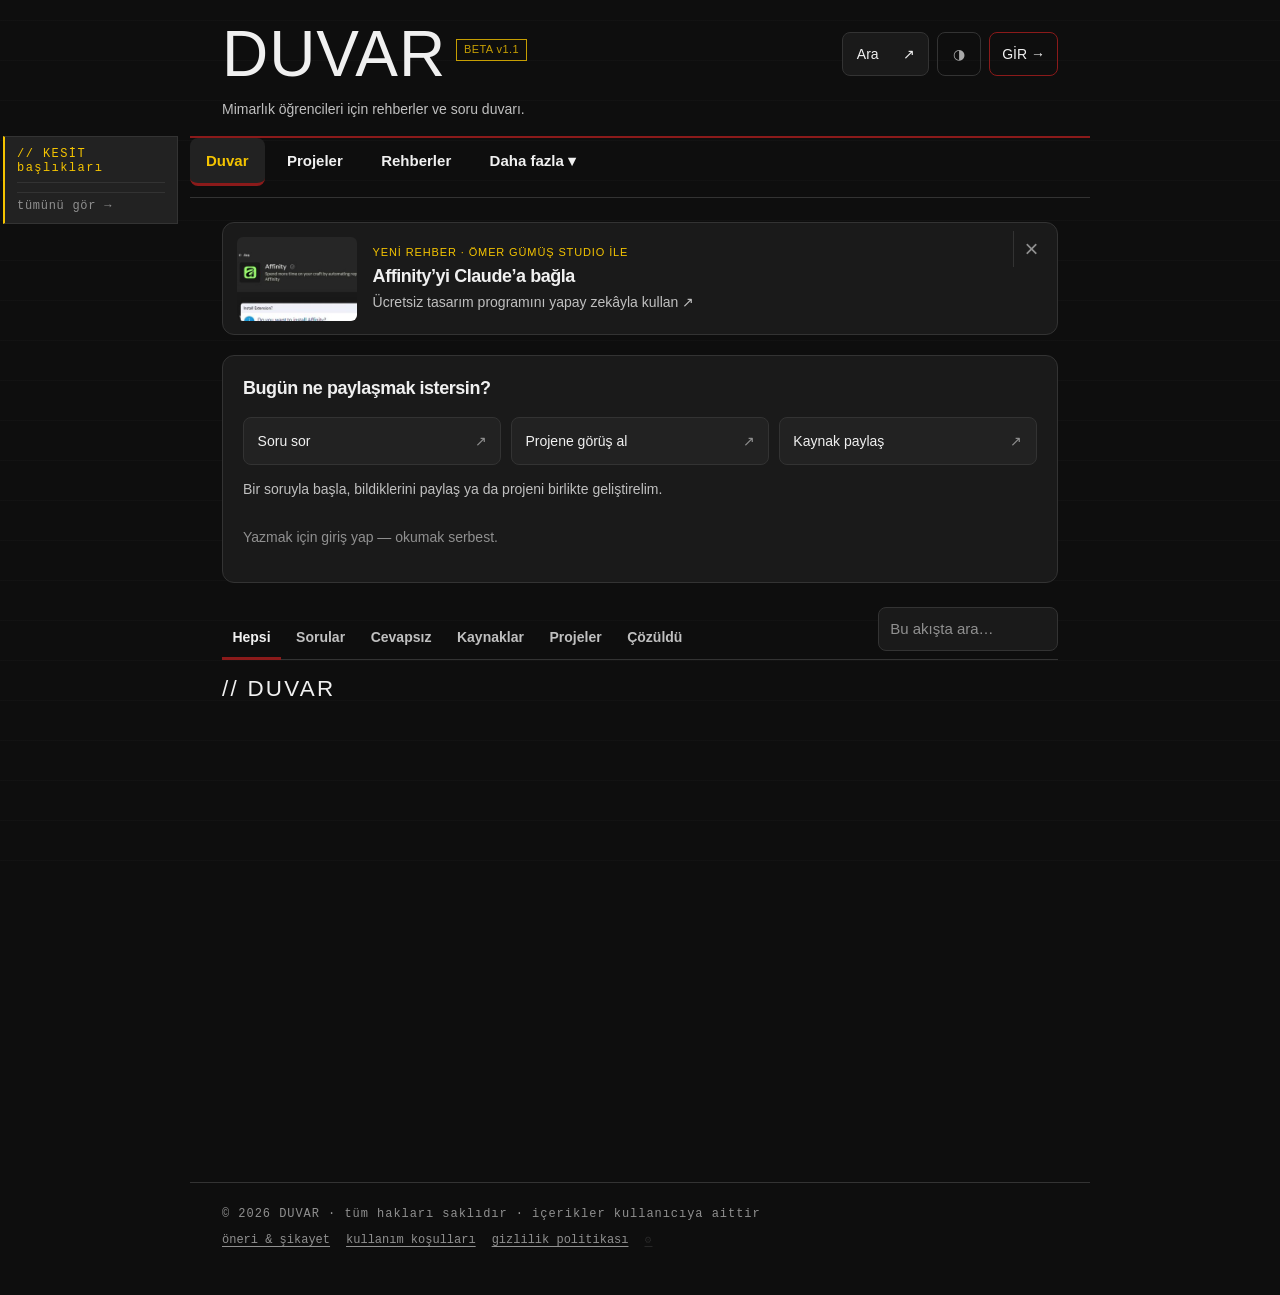
==== index.html @ fc023ca0 "Add Affinity + Claude guide (Rehber 02) with Ömer Gümüş Studio - rehber/affinity-claude: step-by-ste" ====
<!DOCTYPE html>
<html lang="tr" data-theme="dark">
<head>
<meta charset="UTF-8">
<meta name="viewport" content="width=device-width, initial-scale=1.0">
<!-- Güvenlik: sadece listelenen kaynaklardan script/bağlantı. Yeni bir dış servis eklenirse buraya da eklenmeli. -->
<meta http-equiv="Content-Security-Policy" content="default-src 'self'; script-src 'self' 'unsafe-inline' https://cdn.jsdelivr.net/npm/@supabase/supabase-js@2.117.2/ https://www.googletagmanager.com; style-src 'self' 'unsafe-inline' https://fonts.googleapis.com; font-src 'self' data: https://fonts.gstatic.com; img-src 'self' data: blob: https://res.cloudinary.com https://*.google-analytics.com https://www.googletagmanager.com https://*.g.doubleclick.net https://www.google.com; connect-src 'self' https://tnxflwddhucvlejmoihj.supabase.co wss://tnxflwddhucvlejmoihj.supabase.co https://api.cloudinary.com https://*.google-analytics.com https://*.analytics.google.com https://www.googletagmanager.com https://stats.g.doubleclick.net https://www.google.com; frame-src https://www.youtube.com https://open.spotify.com; worker-src 'self'; manifest-src 'self'; object-src 'none'; base-uri 'self'; form-action 'self'">
<meta name="referrer" content="strict-origin-when-cross-origin">
<!-- Google Analytics -->
<script async src="https://www.googletagmanager.com/gtag/js?id=G-5R5Y5PXE9P"></script>
<script>window.dataLayer=window.dataLayer||[];function gtag(){dataLayer.push(arguments);}gtag('js',new Date());gtag('config','G-5R5Y5PXE9P');</script>
<title>DUVAR — Mimarlık Öğrencileri için Anonim Yardımlaşma Platformu</title>
<meta name="description" content="Mimarlık öğrencileri için anonim yardımlaşma ve dayanışma platformu. Dert anlat, soru sor, kaynak paylaş. Hoca yok, yargı yok.">
<meta name="robots" content="index, follow">
<link rel="canonical" href="https://duvar.site">
<meta property="og:type" content="website">
<meta property="og:url" content="https://duvar.site">
<meta property="og:title" content="DUVAR — Mimarlık Öğrencileri Burada">
<meta property="og:description" content="Dert anlat. Soru sor. Kaynak paylaş. Takma adla katılabilirsin.">
<meta property="og:image" content="https://duvar.site/og-image.png">
<meta property="og:locale" content="tr_TR">
<meta name="twitter:card" content="summary_large_image">
<meta name="twitter:title" content="DUVAR — Mimarlık Öğrencileri Burada">
<meta name="twitter:description" content="Dert anlat. Soru sor. Kaynak paylaş. Takma adla katılabilirsin.">
<meta name="twitter:image" content="https://duvar.site/og-image.png">
<meta name="theme-color" content="#0e0e0e">
<meta name="apple-mobile-web-app-capable" content="yes">
<meta name="apple-mobile-web-app-status-bar-style" content="black">
<meta name="apple-mobile-web-app-title" content="DUVAR">
<link rel="manifest" href="manifest.json">
<link rel="shortcut icon" href="favicon.ico">
<link rel="apple-touch-icon" href="icon-192.png">
<link rel="icon" type="image/png" sizes="32x32" href="favicon-32.png">
<link rel="icon" type="image/png" sizes="16x16" href="favicon-16.png">
<link rel="icon" type="image/png" sizes="192x192" href="icon-192.png">
<script type="application/ld+json">
{
  "@context": "https://schema.org",
  "@type": "WebSite",
  "name": "DUVAR",
  "url": "https://duvar.site",
  "description": "Mimarlık öğrencileri için anonim yardımlaşma ve dayanışma platformu.",
  "inLanguage": "tr-TR"
}
</script>
<link rel="preconnect" href="https://fonts.googleapis.com">
<link rel="preconnect" href="https://fonts.gstatic.com" crossorigin>
<link rel="preload" as="style" href="https://fonts.googleapis.com/css2?family=Space+Mono:ital,wght@0,400;0,700;1,400&family=Bebas+Neue&family=Inter:wght@300;400;500&display=swap" onload="this.onload=null;this.rel='stylesheet'">
<noscript><link rel="stylesheet" href="https://fonts.googleapis.com/css2?family=Space+Mono:ital,wght@0,400;0,700;1,400&family=Bebas+Neue&family=Inter:wght@300;400;500&display=swap"></noscript>
<script src="https://cdn.jsdelivr.net/npm/@supabase/supabase-js@2.117.2/dist/umd/supabase.js" integrity="sha384-Rj26LVGvoeRVR6+mwQmFfcR3QOBEwT+ZmuCWpuiqeTzJpCs0ER4ITAWGb4Hiy3Ok" crossorigin="anonymous"></script>
<link rel="stylesheet" href="style.css?v=12">
<link rel="stylesheet" href="site-refresh.css?v=1">
</head>
<body>

<!-- KARŞILAMA — DEVRE DIŞI -->
<div class="welcome-overlay hidden" id="welcomeScreen" hidden aria-hidden="true">
  <div class="welcome-inner">
    <div class="welcome-eyebrow">// ilk kez hoş geldin</div>
    <div class="welcome-title">DU<span>VAR</span></div>
    <div class="welcome-body">
      <div class="welcome-line"><span class="num">01 —</span><p>Mimarlık öğrencileri için <strong>anonim yardımlaşma ve dayanışma platformu.</strong> Dert anlat, soru sor, kaynak paylaş.</p></div>
      <div class="welcome-line"><span class="num">02 —</span><p><strong>Takma adla katılabilirsin.</strong> Google ile girişte hangi adla görüneceğini sen seçersin.</p></div>
      <div class="welcome-line"><span class="num">03 —</span><p>Her yazıya <strong>mood ve tür</strong> seçebilirsin. Okumak için giriş gerekmez. Paylaşmak için hesabınla giriş yap.</p></div>
      <div class="welcome-line"><span class="num">04 —</span><p>Acil durumlarda <strong>112 Acil Çağrı Merkezi</strong>ni ara.</p></div>
    </div>
    <hr class="welcome-divider">
    <div style="margin-top:1.5rem">
      <button class="welcome-cta">DUVARA GİT</button>
      <button class="welcome-skip">anladım, geç →</button>
    </div>
  </div>
</div>

<!-- AUTH -->
<div class="modal-overlay hidden" id="authModal">
  <div class="modal">
    <div class="modal-title">DUVAR</div>
    <div class="modal-sub">Google ile giriş yap. DUVAR’da kendi adınla veya takma adla görünmeyi seçebilirsin.</div>
    <button type="button" class="modal-btn" id="googleLoginBtn">Google ile devam et</button>
    <p class="modal-note" id="googleAuthError" role="status"></p>
    <details><summary class="modal-note">Eski hesabımla giriş yap</summary>
    <div class="modal-tabs">
      <button class="modal-tab active" data-tab="login">giriş yap</button>
    </div>
    <div class="modal-err" id="authErr"></div>
    <div class="field"><label for="authNick">nickname</label><input type="text" id="authNick" placeholder="ör: gece_studiocu" maxlength="20" autocomplete="username" autocapitalize="off" spellcheck="false"></div>
    <div class="field"><label for="authPass">şifre</label><input type="password" id="authPass" placeholder="en az 8 karakter" maxlength="50" autocomplete="current-password"></div>
    <div class="hidden" id="passReqs" style="margin:-0.6rem 0 1rem;display:flex;flex-direction:column;gap:.25rem">
      <span class="preq" id="preq-len">✗ en az 8 karakter</span>
      <span class="preq" id="preq-num">✗ en az 1 rakam</span>
      <span class="preq" id="preq-upper">✗ en az 1 büyük harf</span>
    </div>
    <div class="field hidden" id="authConfirmField"><label for="authPassConfirm">şifre tekrar</label><input type="password" id="authPassConfirm" placeholder="şifreni tekrar yaz" maxlength="50" autocomplete="new-password"></div>
    <button class="modal-btn" id="authBtn">GİRİŞ YAP</button>
    <div class="modal-note" id="authForgotNote">// şifreni unuttuysan yeni hesap açman gerekiyor — anonim platform, kurtarma yok.</div>
    <div class="modal-note hidden" id="authRegisterNote">// gerçek isim girme. nickname bir kez alınır, başkası alamaz.<br><span class="sifre-uyari">⚠ ŞİFRENİ UNUTMA — kurtarma yok, sıfırlama yok.</span></div>
    </details>
    <button class="guest-btn">sadece okumak istiyorum →</button>
  </div>
</div>

<div class="modal-overlay hidden" id="googleProfileModal">
  <form class="modal identity-modal" id="googleProfileForm" aria-labelledby="googleProfileTitle" role="dialog" aria-modal="true">
    <p class="identity-eyebrow">DUVAR · Profil</p>
    <h2 class="modal-title" id="googleProfileTitle">DUVAR’da nasıl görünmek istersin?</h2>
    <p class="modal-sub">Seçimin hesabına kaydedilir. Daha sonra profil ayarlarından değiştirebilirsin.</p>
    <fieldset class="identity-options">
      <legend class="sr-only">Görünen kimlik</legend>
      <label class="identity-option"><input type="radio" name="identityMode" value="named" checked><span><strong>Google adımla görün</strong><small id="identityGoogleName"></small></span></label>
      <label class="identity-option"><input type="radio" name="identityMode" value="anonymous"><span><strong>Anonim ol</strong><small>Gönderilerinde seçtiğin takma ad görünür.</small></span></label>
    </fieldset>
    <div class="field" id="identityNickField" hidden>
      <label for="googleProfileNick">Takma ad</label>
      <input id="googleProfileNick" minlength="2" maxlength="20" autocomplete="off" autocapitalize="off" spellcheck="false" placeholder="ör. gece_studiocu">
    </div>
    <p class="identity-note">E-posta adresin ve Google profil fotoğrafın gösterilmez. Seçtiğin ad DUVAR’daki eski ve yeni içeriklerinde görünür.</p>
    <p class="modal-err" id="googleProfileError" role="status"></p>
    <button class="modal-btn" type="submit">Seçimimi kaydet</button>
    <button class="guest-btn" id="googleProfileCancel" type="button">Çıkış yap ve okumaya devam et</button>
  </form>
</div>

<!-- PANEL OVERLAY -->
<div class="panel-overlay" id="panelOverlay"></div>

<!-- PROFİL PANELİ -->
<div class="side-panel" id="profilePanel">
  <div class="panel-header">
    <div class="panel-title">// PROFİL</div>
    <button class="panel-close">✕ kapat</button>
  </div>
  <div class="panel-body">
    <div class="profile-av-wrap">
      <div id="profileAvatarImg"></div>
      <div class="panel-nick" id="profileNick"></div>
    </div>
    <input type="file" id="avatarFileInput" accept="image/*" style="display:none" onchange="uploadAvatar(this.files[0])">
    <button class="panel-btn" id="avatarUploadBtn" onclick="document.getElementById('avatarFileInput').click()" style="margin-bottom:.8rem">📷 fotoğraf değiştir</button>
    <div class="panel-stats" id="profileStats"></div>
    <nav class="profile-tools" aria-label="Kişisel araçlar"><h3>Sana ait alan</h3><button type="button" data-profile-saved>Kaydettiklerim</button><button type="button" data-workspace="collections">Koleksiyonlarım</button><button type="button" data-workspace="draft">Hesaptaki taslağım</button><button type="button" data-workspace="planner">Teslim planlayıcısı</button><button type="button" data-workspace="controls">Gizlediğim kişiler</button></nav>
    <div class="rozet-wrap" id="profileRozetler"></div>
    <div class="panel-section-title">// gönderilerim</div>
    <div id="myPostsList"></div>
    <button class="panel-btn" id="identitySettingsBtn" type="button" hidden>Görünen ad ve anonimlik</button>
    <button class="panel-btn" id="showNickChangeBtn">✎ nickname değiştir</button>
    <div class="hidden" id="nickChangeForm" style="margin-top:.8rem;display:flex;gap:.4rem">
      <input id="newNickInput" type="text" placeholder="yeni nickname" maxlength="20" autocomplete="off"
        style="flex:1;background:var(--surface2);border:1px solid var(--border);border-left:2px solid var(--yellow);color:var(--text);font-family:var(--ff-mono);font-size:.72rem;padding:.5rem .7rem;outline:none"
       >
      <button id="nickSaveBtn" style="font-family:'Bebas Neue',sans-serif;font-size:.9rem;letter-spacing:.1em;background:var(--yellow);color:#000;border:none;padding:.5rem 1rem;cursor:pointer">KAYDET</button>
    </div>
    <div class="modal-err" id="nickChangeErr" style="font-size:.62rem;min-height:.8rem"></div>
    <button class="panel-btn" id="pushToggleBtn" style="margin-top:.5rem">🔔 bildirimleri aç</button>
    <button class="panel-btn" id="googleLinkBtn" type="button" hidden>Google hesabımı bağla</button>
    <button class="panel-btn" id="logoutBtn">çıkış yap</button>
    <button class="panel-btn" id="deleteAccountBtn" style="border-color:var(--red);color:var(--text);margin-top:2rem">⚠ hesabı sil</button>
  </div>
</div>

<!-- BİLDİRİMLER PANELİ -->
<div class="side-panel" id="notifPanel">
  <div class="panel-header">
    <div class="panel-title">// BİLDİRİMLER</div>
    <button class="panel-close">✕ kapat</button>
  </div>
  <div id="notifList"></div>
</div>

<!-- DM PANELİ -->
<div class="side-panel" id="dmPanel">
  <div class="panel-header">
    <div class="panel-title" id="dmPanelTitle">// MESAJLAR</div>
    <button class="panel-close">✕ kapat</button>
  </div>
  <div id="dmContent"></div>
</div>

<!-- REPORT -->
<div class="report-modal hidden" id="reportModal">
  <div class="report-box">
    <div class="report-title">// ŞİKAYET</div>
    <div class="report-sub">Bu içerik neden uygunsuz? Bildirilen içerikler incelenir.</div>
    <div class="report-options">
      <button class="report-opt" data-reason="hakaret">hakaret / aşağılama</button>
      <button class="report-opt" data-reason="tehdit">tehdit / taciz</button>
      <button class="report-opt" data-reason="kisisel_veri">kişisel bilgi ifşası</button>
      <button class="report-opt" data-reason="zarar">zarar verici içerik</button>
      <button class="report-opt" data-reason="diger">diğer</button>
    </div>
    <div class="report-actions">
      <button class="report-send" id="reportSendBtn">BİLDİR</button>
      <button class="report-cancel" id="reportCancelBtn">iptal</button>
    </div>
  </div>
</div>

<!-- TERMS -->
<div class="terms-overlay" id="termsOverlay">
  <div class="terms-inner">
    <div class="terms-header">DUVAR</div>
    <div class="terms-date">// kullanmadan önce 4 şeyi bil</div>
    <div class="welcome-body" style="margin-bottom:1.5rem">
      <div class="welcome-line"><span class="num">01 —</span><p><strong>Görünen adını sen seçersin.</strong> Google ile giriş yaparsan Google e-postan ve profil fotoğrafın DUVAR’da diğer üyelere gösterilmez.</p></div>
      <div class="welcome-line"><span class="num">02 —</span><p><strong>Saygı zorunlu.</strong> Hakaret, tehdit, taciz yasak. İçeriklerinden sen sorumlusun.</p></div>
      <div class="welcome-line"><span class="num">03 —</span><p><strong>Giriş bilgileri.</strong> Google hesabın giriş için kullanılır. Hesabını profil ayarlarından silebilirsin. <em>© 2026 DUVAR · tüm hakları saklıdır.</em></p></div>
      <div class="welcome-line"><span class="num">04 —</span><p><strong>Yalnız değilsin.</strong> Zor bir gün geçiriyorsan buradayız. Acil durumlarda <strong>112 Acil Çağrı Merkezi</strong>ni ara.</p></div>
    </div>
    <div style="padding:.8rem 1rem;border-left:3px solid var(--red);background:var(--surface2);margin-bottom:1.5rem">
      <span style="font-family:'Bebas Neue',sans-serif;font-size:2rem;letter-spacing:.08em;color:var(--text)">YALNIZ DEĞİLSİN.</span>
    </div>
    <button class="terms-close" id="termsCloseBtn">KAPAT</button>
  </div>
</div>

<!-- HEADER -->
<header>
  <div class="header-top">
    <h1 class="site-title"><a href="./" id="homeLink" class="site-title-link">DUVAR</a><span class="beta-badge">BETA v1.1</span></h1>
    <div class="header-controls">
      <button class="header-search" type="button" data-workspace="archive" aria-label="Tüm arşivde ara">Ara <span aria-hidden="true">↗</span></button>
      <button class="icon-btn" id="themeBtn" title="tema">◑</button>
      <button class="icon-btn" id="dmBtn" title="mesajlar" style="display:none">✉<span class="notif-dot" id="dmDot"></span></button>
      <button class="icon-btn" id="notifBtn" title="bildirimler" style="display:none">◉<span class="notif-dot" id="notifDot"></span></button>
      <span class="user-nick" id="userNickDisplay" style="display:none;cursor:pointer" title="profil"></span>
      <button class="icon-btn" id="loginBtn" title="giriş yap / kayıt ol" style="border-color:var(--red);color:var(--text)">GİR →</button>
    </div>
  </div>
  <p class="site-subtitle">Mimarlık öğrencileri için rehberler ve soru duvarı.</p>
</header>

<nav class="top-nav" aria-label="Ana gezinme">
  <button class="nav-tab active" id="tab-duvar" data-nav="duvar">Duvar</button>
  <button class="nav-tab" id="tab-projeler" data-nav="projeler">Projeler</button>
  <button class="nav-tab" id="tab-rehber" data-nav="rehber">Rehberler</button>
  <button class="nav-tab more-trigger" id="tab-more" aria-haspopup="menu" aria-expanded="false" aria-controls="moreMenu">Daha fazla ▾</button>
</nav>

<!-- DAHA FAZLA MENÜSÜ — üst gezinme ve alt menü ortak kullanır. Hiçbir bölüm silinmedi. -->
<div class="pop-menu more-menu" id="moreMenu" role="menu" aria-label="Daha fazla" hidden>
  <button type="button" role="menuitem" data-go="sozluk">Sözlük</button>
  <button type="button" role="menuitem" data-go="kesit">Kesit <span class="menu-hint">kolektif sözlük</span></button>
  <button type="button" role="menuitem" data-go="etkinlik">Etkinlikler</button>
  <button type="button" role="menuitem" data-go="ilanlar">İlanlar</button>
  <button type="button" role="menuitem" data-view-go="anket">Anketler</button>
  <div class="menu-sep" role="separator"></div>
  <button type="button" role="menuitem" data-go="araclar">Araçlar</button>
  <button type="button" role="menuitem" data-go="mimarlar">Mimarlar</button>

  <button type="button" role="menuitem" data-workspace="archive">Tüm arşivde ara</button>




  <div class="menu-sep" role="separator"></div>
  <button type="button" role="menuitem" data-action="ai" id="moreAiBtn" hidden>AI asistan</button>
  <button type="button" role="menuitem" data-action="radio">Teslim gecesi radyosu</button>
  <button type="button" role="menuitem" data-action="feedback">Öneri / şikayet</button>
</div>

<main>
  <!-- DUVAR -->
  <div id="section-duvar">
    <div class="project-heading"><div><p>STÜDYODAN DUVARA</p><h2>Birlikte geliştirelim.</h2><span>Projeni paylaş, farklı gözlerden görüş al.</span></div><button type="button" onclick="beginPost('proje')">Projeni paylaş ↗</button></div>
    <div class="guide-strip" id="guideStrip">
      <a href="/rehber/affinity-claude/"><img src="affinity-cover.jpg" alt="" width="144" height="96" loading="lazy"><span class="guide-copy"><span class="guide-strip-tag">YENİ REHBER · ÖMER GÜMÜŞ STUDIO İLE</span><strong>Affinity’yi Claude’a bağla</strong><span class="guide-summary">Ücretsiz tasarım programını yapay zekâyla kullan <span aria-hidden="true">↗</span></span></span></a>
      <button type="button" id="guideStripClose" aria-label="Şeridi kapat">×</button>
    </div>
    <script>(function(){var s=document.getElementById('guideStrip'),K='duvar_strip_affinity';try{if(localStorage.getItem(K)){s.hidden=true;return;}}catch(e){}document.getElementById('guideStripClose').addEventListener('click',function(){s.hidden=true;try{localStorage.setItem(K,'1');}catch(e){}});})();</script>
    <div class="write-box locked" id="writeBox">
      <h2 class="composer-title">Bugün ne paylaşmak istersin?</h2>
      <div class="compose-choices" role="group" aria-label="Paylaşımını başlat"><button type="button" data-compose="soru" aria-pressed="false">Soru sor <span aria-hidden="true">↗</span></button><button type="button" data-compose="proje" aria-pressed="false">Projene görüş al <span aria-hidden="true">↗</span></button><button type="button" data-compose="kaynak" aria-pressed="false">Kaynak paylaş <span aria-hidden="true">↗</span></button></div>
      <p class="composer-hint" id="composerHint">Bir soruyla başla, bildiklerini paylaş ya da projeni birlikte geliştirelim.</p>
      <p class="composer-identity" id="composerIdentity" hidden></p>
      <button type="button" id="cloudDraftNotice" data-workspace="draft" hidden>Hesap taslağını kontrol et</button>
      <label class="sr-only" for="mainInput">Duvara yaz</label>
      <textarea id="mainInput" placeholder="Yazmak için giriş yap — okumak serbest." maxlength="500" rows="3" readonly></textarea>
      <div class="write-type" id="writeType" role="group" aria-label="Tür (isteğe bağlı)" hidden>
        <span class="write-type-label">tür <span class="opt">(isteğe bağlı)</span></span>
        <button type="button" class="pill" data-type="soru" aria-pressed="false">Soru</button>
        <button type="button" class="pill" data-type="dert" aria-pressed="false">Dert</button>
        <button type="button" class="pill" data-type="kaynak" aria-pressed="false">Kaynak</button>
        <button type="button" class="pill" data-type="proje" aria-pressed="false">Proje eleştirisi</button>
      </div>
      <div id="projectFields" class="workspace-form project-form" hidden>
        <label>Proje aşaması<select id="projectStage"><option value="">Seç…</option><option>Konsept</option><option>Şematik tasarım</option><option>Plan ve kesit</option><option>Malzeme ve strüktür</option><option>Pafta ve sunum</option></select></label>
        <label>Hangi konuda görüş istiyorsun?<textarea id="projectFocus" maxlength="500" rows="2" placeholder="Örneğin dolaşım, kütle ilişkisi veya pafta okunaklılığı"></textarea></label>
        <p>Pafta veya proje görselini + Ekle menüsünden yükleyebilirsin.</p>
      </div>
      <input type="file" id="imgFileInput" accept="image/*" style="display:none" onchange="handleImageSelect(event)">
      <input type="file" id="fileInput" accept=".dwg,.dxf,.pdf,.zip,.rvt,.skp,.3dm,.ifc,.doc,.docx,.ppt,.pptx,.xlsx" style="display:none" onchange="handleFileSelect(event)">
      <div id="imgPreview" class="img-preview-wrap hidden"></div>
      <div id="filePreview" class="file-preview-wrap hidden"></div>
      <div class="anket-inputs hidden" id="anketInputs">
        <input class="anket-opt-input" id="anket-opt-0" placeholder="seçenek 1" maxlength="80">
        <input class="anket-opt-input" id="anket-opt-1" placeholder="seçenek 2" maxlength="80">
        <input class="anket-opt-input" id="anket-opt-2" placeholder="seçenek 3 (isteğe bağlı)" maxlength="80">
        <input class="anket-opt-input" id="anket-opt-3" placeholder="seçenek 4 (isteğe bağlı)" maxlength="80">
      </div>
      <div class="write-footer">
        <div class="ekle-wrap">
          <button type="button" class="ekle-btn" id="ekleBtn" aria-haspopup="menu" aria-expanded="false" aria-controls="ekleMenu">+ Ekle</button>
          <div class="pop-menu ekle-menu" id="ekleMenu" role="menu" hidden>
            <button type="button" role="menuitem" id="imgUploadBtn">Görsel</button>
            <button type="button" role="menuitem" id="fileUploadBtn">Dosya</button>
            <button type="button" role="menuitem" id="anketToggle">Anket</button>
          </div>
        </div>
        <div class="write-footer-right">
          <span class="draft-saved" id="draftSaved">taslak kaydedildi</span>
          <span class="char-left" id="charCount" aria-live="polite"></span>
          <button type="button" class="submit-btn" id="addPostBtn">Duvara yaz</button>
        </div>
      </div>
    </div>

    <div class="wall-tabs-row">
      <div class="wall-tabs" role="tablist" aria-label="Duvar görünümü">
        <button class="wall-tab active" role="tab" aria-selected="true" data-view="all">Hepsi</button>
        <button class="wall-tab" role="tab" aria-selected="false" data-view="soru">Sorular</button>
        <button type="button" class="wall-tab" role="tab" aria-selected="false" data-view="cevapsiz">Cevapsız</button>
        <button class="wall-tab" role="tab" aria-selected="false" data-view="kaynak">Kaynaklar</button>
        <button type="button" class="wall-tab" role="tab" aria-selected="false" data-view="proje">Projeler</button>
        <button type="button" class="wall-tab" role="tab" aria-selected="false" data-view="cozuldu">Çözüldü</button>
      </div>
      <label class="sr-only" for="searchInput">Gönderilerde ara</label>
      <input class="search-input" id="searchInput" type="search" placeholder="Bu akışta ara…" autocomplete="off">
      <button type="button" class="archive-link" data-workspace="archive">Tüm arşivde ara</button>
    </div>
    <div class="view-note hidden" id="viewNote"></div>

    <div class="wall-header">
      <div class="wall-label">// DUVAR</div>
      <div class="wall-stats" id="wallStats"></div>
    </div>
    <div class="posts" id="postsGrid"></div>

    <!-- KESİT sidebar — sadece geniş ekranlarda, sol boşlukta -->
    <div id="duvarSidebar" class="duvar-sidebar">
      <div class="duvar-sidebar-hd">// KESİT başlıkları</div>
      <div id="duvarSidebarList" class="duvar-sidebar-list"></div>
      <button class="duvar-sidebar-all" onclick="switchNav('kesit')">tümünü gör →</button>
    </div>
  </div>

  <!-- REHBER -->
  <div class="guide-section" id="section-rehber">
    <div class="guide-header">
      <div class="guide-eyebrow">// deneyimli öğrencilerden · keşke biri söyleseydi</div>
      <div class="guide-title">REHBER</div>
      <div class="guide-sub">Hoca tavsiyesi değil. <span>Aynı yoldan geçmiş öğrencilerden.</span> Tıkla, aç, oku.</div>
    </div>
    <div class="guide-grid">
      <a class="guide-card" href="/rehber/affinity-claude/" style="display:block;text-decoration:none;border-color:var(--yellow)">
        <span class="guide-card-num">// YENİ · Ömer Gümüş Studio ile</span>
        <div class="guide-card-title">AFFİNİTY'Yİ CLAUDE'A BAĞLA</div>
        <div class="guide-card-desc">Photoshop, Illustrator ve InDesign'ın yerine geçen ücretsiz programı kur, Claude'a bağla, paftanı yaptır. Rehberi aç →</div>
        <span class="guide-card-tag">yapay zekâ</span>
      </a>
      <a class="guide-card" href="/rehber/ekran-goruntusunden-render/" style="display:block;text-decoration:none;border-color:var(--red)">
        <span class="guide-card-num">// adım adım</span>
        <div class="guide-card-title">EKRAN GÖRÜNTÜSÜNDEN RENDER</div>
        <div class="guide-card-desc">ArchiCAD modelini kütlesini bozmadan yapay zekâyla render’a çevir. Rehberi aç →</div>
        <span class="guide-card-tag">yapay zekâ</span>
      </a>
      <div class="guide-card">
        <span class="guide-card-num">// 001</span>
        <div class="guide-card-title">İLK JÜRİDEN ÖNCE</div>
        <div class="guide-card-desc">Jüri seni yıkmak için değil, projeyi anlamak için sorular sorar.</div>
        <span class="guide-card-tag">jüri</span>
        <div class="guide-card-expand"><ul>
          <li>Projenin hikayesini <strong>3 cümleyle</strong> anlat — neden bu form, neden bu malzeme.</li>
          <li>"Bilmiyorum" demek utanç değil. <strong>"Düşünmedim, ilginç nokta"</strong> de ve devam et.</li>
          <li>Jüri bitince eleştirileri not al. <strong>Sonraki proje için altın.</strong></li>
          <li>Bir gece önce uyku uyumak sabaha kadar çalışmaktan daha iyi sonuç verir.</li>
        </ul></div>
      </div>
      <div class="guide-card">
        <span class="guide-card-num">// 002</span>
        <div class="guide-card-title">ATÖLYE KÜLTÜRÜ</div>
        <div class="guide-card-desc">Atölye sadece çalışma yeri değil, bir ekosistem.</div>
        <span class="guide-card-tag">sosyal</span>
        <div class="guide-card-expand"><ul>
          <li>Üst sınıfların projelerine bak — <strong>sadece izle ve öğren.</strong></li>
          <li><strong>Gece atölyesi</strong> romantik görünür ama sürdürülebilir değil.</li>
          <li>Hocayla fikir ayrılığın varsa <strong>çizimle savun,</strong> sözle değil.</li>
          <li>Birinin projesini beğendiysen söyle. Rekabet değil, <strong>dayanışma.</strong></li>
        </ul></div>
      </div>
      <div class="guide-card">
        <span class="guide-card-num">// 003</span>
        <div class="guide-card-title">YAZILIM & ARAÇLAR</div>
        <div class="guide-card-desc">Hepsini öğrenmek zorunda değilsin.</div>
        <span class="guide-card-tag">teknik</span>
        <div class="guide-card-expand"><ul>
          <li><strong>AutoCAD:</strong> Kısayolları öğren — L, C, TR, EX, O. Mouse'u bırakma.</li>
          <li><strong>SketchUp:</strong> Hızlı hacim için. 1. yılda yeterli.</li>
          <li><strong>Revit</strong> ilerki yıllara bırak.</li>
          <li>YouTube tutorial'ları <strong>resmi eğitimden iyi.</strong></li>
        </ul></div>
      </div>
      <div class="guide-card">
        <span class="guide-card-num">// 004</span>
        <div class="guide-card-title">MAKET YAPIMI</div>
        <div class="guide-card-desc">İlk maket hep berbat olur. Bu normal.</div>
        <span class="guide-card-tag">teknik</span>
        <div class="guide-card-expand"><ul>
          <li><strong>Keskin bıçak</strong> her şeyi çözer.</li>
          <li>Yapıştırmadan önce <strong>kuru monte et,</strong> gör, sonra yapıştır.</li>
          <li>Fotoğrafını <strong>gün ışığında</strong> çek.</li>
        </ul></div>
      </div>
      <div class="guide-card">
        <span class="guide-card-num">// 005</span>
        <div class="guide-card-title">KAYNAK & İLHAM</div>
        <div class="guide-card-desc">Sadece Archdaily değil.</div>
        <span class="guide-card-tag">kaynak</span>
        <div class="guide-card-expand"><ul>
          <li><strong>ArchEyes:</strong> Detay çizimleri için harika.</li>
          <li><strong>Failed Architecture:</strong> Başarısız projelerden öğrenmek değerli.</li>
          <li><strong>Francis Ching — Form, Space & Order:</strong> Mutlaka oku.</li>
          <li>Pinterest — form, malzeme, ışık için ayrı board'lar oluştur.</li>
        </ul></div>
      </div>
      <div class="guide-card">
        <span class="guide-card-num">// 006</span>
        <div class="guide-card-title">ZİHİNSEL SAĞLIK</div>
        <div class="guide-card-desc">Mimarlık maratondur, sprint değil.</div>
        <span class="guide-card-tag">sağlık</span>
        <div class="guide-card-expand"><ul>
          <li><strong>Karşılaştırma tuzağına</strong> düşme. Hepiniz aynı yerdedir.</li>
          <li>Bir proje seni tanımlamaz.</li>
          <li>Uyku, yemek, hareket — bunlar lüks değil, <strong>üretkenliğin temeli.</strong></li>
          <li>Acil durumlarda <strong>112 Acil Çağrı Merkezi</strong>ni ara.</li>
        </ul></div>
      </div>
      <div class="guide-card">
        <span class="guide-card-num">// 007</span>
        <div class="guide-card-title">MALZEME REHBERİ</div>
        <div class="guide-card-desc">Her malzemenin bir karakteri var. İyi mimarlık, malzemeyi tanımaktan geçer.</div>
        <span class="guide-card-tag">malzeme</span>
        <div class="guide-card-expand"><ul>
          <li><strong>Beton:</strong> Plastik, dayanıklı ama ağır. Kalıba bağımlı. Yüzey işlemi önemli — kaba kalıp izi mi, perdahlı mı?</li>
          <li><strong>Ahşap:</strong> Sıcak, işlenebilir ama neme ve yangına duyarlı. CLT ile büyük açıklıklar artık mümkün.</li>
          <li><strong>Çelik:</strong> Hafif, yüksek mukavemet, hızlı montaj. Isıl genleşme ve yangın korumasını unutma.</li>
          <li><strong>Cam:</strong> Işık ve şeffaflık. U-değeri kritik — düşük yayınımlı cam enerji tasarrufu demek.</li>
          <li><strong>Tuğla:</strong> Doku, ısıl kütle, geleneksel his. Farklı örgü biçimleri cepheye karakter katar.</li>
          <li><strong>Çelik profil:</strong> HEB, IPE, UPN. Kolon-kiriş sisteminde boyutlandırma için müh. ile çalış.</li>
        </ul></div>
      </div>
      <div class="guide-card">
        <span class="guide-card-num">// 008</span>
        <div class="guide-card-title">SUNUM İPUÇLARI</div>
        <div class="guide-card-desc">İyi proje kötü sunumla kaybedilir. Seslenmesini bilen mimar kazanır.</div>
        <span class="guide-card-tag">sunum</span>
        <div class="guide-card-expand"><ul>
          <li><strong>Hikaye anlat:</strong> "Bu bina neden burada, neden bu form?" Soruyu sormadan önce cevapla.</li>
          <li><strong>Sessizlik korkutmasın:</strong> Düşünmek için 2 saniye beklemek güçsüzlük değil, zekadir.</li>
          <li><strong>Paftaları anlatma, oku:</strong> Jüri görüyor. Çizimin göremediğini anlat.</li>
          <li><strong>Eleştiriyi not al:</strong> "Haklısınız, bunu düşünmemiştim" demek olgunluktur, zayıflık değil.</li>
          <li><strong>Poster düzeni:</strong> Göz soldan sağa, yukarıdan aşağıya tarar. Önce fikir, sonra detay.</li>
          <li><strong>Bir gece önce prova yap:</strong> Sesli anlat. Takıldığın yer jürinin soracağı yerdir.</li>
        </ul></div>
      </div>
      <div class="guide-card">
        <span class="guide-card-num">// 009</span>
        <div class="guide-card-title">İZLEMEN GEREKEN FİLMLER</div>
        <div class="guide-card-desc">Ders kitabının vermediği şeyi iyi bir film verebilir. Mekân, kent, atmosfer.</div>
        <span class="guide-card-tag">ilham</span>
        <div class="guide-card-expand"><ul>
          <li><strong>My Architect</strong> (2003) — Louis Kahn'ı arayan oğlunun belgeseli. Mimarlık ve insan üzerine.</li>
          <li><strong>Playtime</strong> (1967) — Jacques Tati. Modernist şehri hicveden başyapıt. Her karede bir mimarlık dersi var.</li>
          <li><strong>The Fountainhead</strong> (1949) — Howard Roark tartışmalı ama mimarlık tutkusunu anlatan ikon film.</li>
          <li><strong>The Human Scale</strong> (2012) — Jan Gehl ve insan ölçeğinde şehir. Kentsel tasarım dersi gibi.</li>
          <li><strong>Urbanized</strong> (2011) — Gary Hustwit'in kent belgeseli. Her mimarlık öğrencisinin görmesi şart.</li>
          <li><strong>The Pruitt-Igoe Myth</strong> (2011) — Modern konutun çöküşü. Sosyal konut tartışması için kritik.</li>
          <li><strong>Metropolis</strong> (1927) — Distopik kent vizyonu. 100 yıl sonra hâlâ referans.</li>
          <li><strong>Blade Runner</strong> (1982) — Kentsel gelecek imgesi. Her tasarım dersinde adı geçer.</li>
          <li><strong>2001: A Space Odyssey</strong> (1968) — Kubrick'in mekânsal anlatımı mimarlıkla örtüşüyor.</li>
          <li><strong>Lost in Translation</strong> (2003) — Tokyo'yu bir mekân olarak okuyan film. Yer duygusu nedir?</li>
          <li><strong>Her</strong> (2013) — Geleceğin kamusal alanı ve yalnızlık. Kentsel form ve yaşam üzerine.</li>
          <li><strong>Abstract: The Art of Design</strong> (Netflix, 2017) — Ilse Crawford bölümü başlangıç için ideal.</li>
        </ul></div>
      </div>
    </div>
  </div>

  <!-- ARAÇLAR -->
  <div class="guide-section" id="section-araclar">
    <div class="araclar-tabs" role="tablist" aria-label="Araçlar">
      <button class="arac-tab active" id="arac-tab-sayac" data-arac="sayac">teslim sayacı</button>
      <button class="arac-tab" id="arac-tab-juri" data-arac="juri">jüri simülatörü</button>
      <button class="arac-tab" id="arac-tab-olcek" data-arac="olcek">ölçek hesap</button>
      <button class="arac-tab" id="arac-tab-alan" data-arac="alan">alan programı</button>
      <button class="arac-tab" id="arac-tab-bingo" data-arac="bingo">bingo</button>
      <button class="arac-tab" id="arac-tab-fikir" data-arac="fikir">proje fikir</button>
      <button class="arac-tab" id="arac-tab-yazilim" data-arac="yazilim">yazılım rehberi</button>
      <button class="arac-tab" id="arac-tab-program2" data-arac="program2">program hesap</button>
      <button class="arac-tab" id="arac-tab-palet" data-arac="palet">renk paleti</button>
      <button class="arac-tab" id="arac-tab-cv" data-arac="cv">cv şablonu</button>
      <button class="arac-tab" id="arac-tab-ai" data-arac="ai">yapay zeka</button>
    </div>

    <!-- TESLİM SAYACI -->
    <div class="arac-section active" id="arac-sayac">
      <div class="sayac-header">
        <div class="sayac-title">TESLİM SAYACI</div>
        <div class="sayac-sub">// tarihi gir, gerisi otomatik. tarayıcına kayıtlı kalır.</div>
      </div>
      <div class="sayac-form">
        <input type="text" id="sayacAd" placeholder="teslim adı (ör: bitirme projesi)" maxlength="40">
        <input type="datetime-local" id="sayacTarih">
        <button class="sayac-add-btn" id="sayacEkleBtn">+ EKLE</button>
      </div>
      <div id="sayacList"></div>
    </div>

    <!-- JÜRİ SİMÜLATÖRÜ -->
    <div class="arac-section" id="arac-juri">
      <div class="juri-header">
        <div class="juri-title">JÜRİ SİMÜLATÖRÜ</div>
        <div class="juri-sub">// proje türünü ve konseptini gir, olası jüri sorularını al.</div>
      </div>
      <div class="juri-form">
        <span class="juri-label">proje türü</span>
        <div class="juri-types">
          <button class="juri-type active" data-juri-type="genel">genel</button>
          <button class="juri-type" data-juri-type="konut">konut</button>
          <button class="juri-type" data-juri-type="kultur">kültür</button>
          <button class="juri-type" data-juri-type="ofis">ofis</button>
          <button class="juri-type" data-juri-type="egitim">eğitim</button>
          <button class="juri-type" data-juri-type="saglik">sağlık</button>
          <button class="juri-type" data-juri-type="karma">karma</button>
        </div>
        <span class="juri-label">konsept / anahtar kelimeler</span>
        <input class="juri-concept" id="juriKonsept" type="text" placeholder="örn: sınır, ışık, geçicilik, endüstriyel dönüşüm..." maxlength="100">
        <button class="juri-btn" id="juriUretBtn">SORULARI ÜRET</button>
      </div>
      <div class="juri-output" id="juriOutput">
        <div class="juri-output-header">
          <span class="juri-output-title">// olası jüri soruları</span>
          <button class="juri-regen" id="juriRegenBtn">↺ yeniden üret</button>
        </div>
        <div class="juri-questions" id="juriQuestions"></div>
      </div>
    </div>

    <!-- ÖLÇEK HESAPLAYICI -->
    <div class="arac-section" id="arac-olcek">
      <div class="sayac-header">
        <div class="sayac-title">ÖLÇEK HESAPLAYICI</div>
        <div class="sayac-sub">// gerçek boyut ↔ çizim boyutu. her iki yönde çalışır.</div>
      </div>
      <div class="olcek-form">
        <div class="olcek-row">
          <div class="olcek-field">
            <label>gerçek boyut (mm)</label>
            <input type="number" id="olcekGercek" placeholder="örn: 3000" min="0">
          </div>
          <div class="olcek-field">
            <label>ölçek</label>
            <select id="olcekOlcek">
              <option value="20">1:20</option>
              <option value="50">1:50</option>
              <option value="100" selected>1:100</option>
              <option value="200">1:200</option>
              <option value="500">1:500</option>
              <option value="1000">1:1000</option>
            </select>
          </div>
          <div class="olcek-field">
            <label>çizimde (mm) — veya buradan gir</label>
            <input type="number" id="olcekCizim" placeholder="örn: 30" min="0">
          </div>
        </div>
      </div>
      <div class="olcek-sonuc" id="olcekSonuc">
        <div id="olcekSonucText"></div>
        <table class="olcek-tablosu">
          <thead><tr><th>ölçek</th><th>çizimde (mm)</th><th>çizimde (cm)</th></tr></thead>
          <tbody id="olcekTabloBody"></tbody>
        </table>
      </div>
    </div>

    <!-- ALAN PROGRAMI -->
    <div class="arac-section" id="arac-alan">
      <div class="sayac-header">
        <div class="sayac-title">ALAN PROGRAMI</div>
        <div class="sayac-sub">// proje türüne göre standart mekanlar ve önerilen m².</div>
      </div>
      <div class="alan-tipler">
        <button class="alan-tip active" data-alan-tip="konut">konut</button>
        <button class="alan-tip" data-alan-tip="kultur">kültür merkezi</button>
        <button class="alan-tip" data-alan-tip="egitim">eğitim</button>
        <button class="alan-tip" data-alan-tip="ofis">ofis</button>
        <button class="alan-tip" data-alan-tip="saglik">sağlık</button>
      </div>
      <div id="alanTabloWrap"></div>
    </div>

    <!-- BİNGO -->
    <div class="arac-section" id="arac-bingo">
      <div class="bingo-title">MİMARLIK BİNGO</div>
      <div class="bingo-sub">// jüri ve stüdyo klişelerini işaretle. beş doldur, bingo!</div>
      <div class="bingo-status" id="bingoStatus"></div>
      <div class="bingo-grid" id="bingoGrid"></div>
      <button class="bingo-btn" id="newBingoBtn">↺ yeni kart</button>
    </div>

    <!-- PROJE FİKİR ÜRETİCİ -->
    <div class="arac-section" id="arac-fikir">
      <div class="fikir-title">PROJE FİKİR ÜRETİCİ</div>
      <div class="fikir-sub">// program + arazi + kısıt + kavram. rastgele, ama düşündürücü.</div>
      <button class="fikir-btn" id="projeUretBtn">FİKİR ÜRET</button>
      <div class="fikir-kart" id="fikirkart">
        <div class="fikir-satirlar" id="fikirdegerler"></div>
        <div class="fikir-footer">// bu kombinasyonla bir tasarım egzersizi yapabilirsin.</div>
      </div>
    </div>

    <!-- YAZILIM REHBERİ -->
    <div class="arac-section" id="arac-yazilim">
      <div class="sayac-header">
        <div class="sayac-title">YAZILIM REHBERİ</div>
        <div class="sayac-sub">// mimar yazılımları için kısa yol ve komut kartları. yazılım seç, kategoriye göz at.</div>
      </div>
      <div class="yazilim-tabs" id="yazilimTablar">
        <button class="yazilim-tab active" data-yazilim="autocad">AutoCAD</button>
        <button class="yazilim-tab" data-yazilim="rhino">Rhino 3D</button>
        <button class="yazilim-tab" data-yazilim="revit">Revit</button>
        <button class="yazilim-tab" data-yazilim="sketchup">SketchUp</button>
        <button class="yazilim-tab" data-yazilim="photoshop">Photoshop</button>
      </div>
      <div id="yazilimContent"></div>
    </div>

    <!-- PROGRAM HESAPLAYICI 2.0 -->
    <div class="arac-section" id="arac-program2">
      <div class="sayac-header">
        <div class="sayac-title">PROGRAM HESAPLAYICI</div>
        <div class="sayac-sub">// toplam inşaat alanı ve kullanım türüne göre teknik gereksinimler (Türk yönetmelikleri).</div>
      </div>
      <div class="program-form">
        <div class="program-row">
          <div class="program-field">
            <label>Toplam İnşaat Alanı (m²)</label>
            <input type="number" id="programAlan" placeholder="örn: 5000" min="0" step="50">
          </div>
          <div class="program-field">
            <label>Kullanım Türü</label>
            <select id="programTur">
              <option value="konut">Konut</option>
              <option value="ofis">Ofis / İdari Bina</option>
              <option value="ticaret">Ticaret / AVM</option>
              <option value="egitim">Eğitim</option>
              <option value="saglik">Sağlık</option>
              <option value="otel">Otel</option>
              <option value="kultur">Kültür / Eğlence</option>
            </select>
          </div>
          <div class="program-field">
            <label>Kat Sayısı (Toplam)</label>
            <input type="number" id="programKat" placeholder="örn: 5" min="1" max="80" value="5">
          </div>
        </div>
        <button class="sayac-add-btn" id="programHesaplaBtn" style="margin-top:1rem">HESAPLA →</button>
      </div>
      <div id="programSonuc"></div>
    </div>

    <!-- RENK PALETLERİ -->
    <div class="arac-section" id="arac-palet">
      <div class="sayac-header">
        <div class="sayac-title">RENK PALETLERİ</div>
        <div class="sayac-sub">// sunum ve maket için on hazır palet. birini seç ya da rastgele getir; renge dokun → kodu kopyalanır.</div>
      </div>
      <div class="palet-controls">
        <div class="palet-kat-label">// malzeme · stil · atmosfer</div>
        <div class="palet-katlar" id="paletKatlar">
          <button class="palet-kat active" data-palet="beton">beton + cam</button>
          <button class="palet-kat" data-palet="ahsap">ahşap + taş</button>
          <button class="palet-kat" data-palet="endustri">endüstriyel</button>
          <button class="palet-kat" data-palet="minimal">minimal + beyaz</button>
          <button class="palet-kat" data-palet="toprak">toprak + pişmiş</button>
          <button class="palet-kat" data-palet="deniz">akdeniz</button>
          <button class="palet-kat" data-palet="nordic">nordic + doğal</button>
          <button class="palet-kat" data-palet="gece">gece + karanlık</button>
          <button class="palet-kat" data-palet="pastel">pastel + yumuşak</button>
          <button class="palet-kat" data-palet="retro">retro + toprak</button>
        </div>
        <button class="juri-btn" id="paletUretBtn" style="margin-top:1rem">RASTGELE PALET</button>
      </div>
      <div id="paletSonuc"></div>
    </div>

    <!-- CV ŞABLONU -->
    <div class="arac-section" id="arac-cv">
      <div class="sayac-header">
        <div class="sayac-title">CV ŞABLONU</div>
        <div class="sayac-sub">// bilgileri gir, önizlemeyi gör. "yazdır / pdf al" ile indir.</div>
      </div>
      <div class="cv-layout">
        <div class="cv-form-col">
          <div class="cv-form-section">
            <div class="cv-form-label">// KİŞİSEL BİLGİLER</div>
            <input class="cv-input" id="cvAd" placeholder="Ad Soyad" maxlength="50">
            <input class="cv-input" id="cvUnvan" placeholder="Unvan (ör: Mimarlık Öğrencisi)" maxlength="60">
            <input class="cv-input" id="cvEmail" placeholder="E-posta" maxlength="60">
            <input class="cv-input" id="cvTelefon" placeholder="Telefon" maxlength="20">
            <input class="cv-input" id="cvSehir" placeholder="Şehir" maxlength="30">
            <input class="cv-input" id="cvLinkedin" placeholder="LinkedIn / Portfolio URL" maxlength="80">
          </div>
          <div class="cv-form-section">
            <div class="cv-form-label">// HAKKIMDA</div>
            <textarea class="cv-textarea" id="cvBio" placeholder="Kısa tanıtım metni (2-3 cümle)" maxlength="300" rows="3"></textarea>
          </div>
          <div class="cv-form-section">
            <div class="cv-form-label">// EĞİTİM</div>
            <input class="cv-input" id="cvEgitim1Okul" placeholder="Üniversite adı" maxlength="60">
            <input class="cv-input" id="cvEgitim1Bolum" placeholder="Bölüm (ör: Mimarlık)" maxlength="50">
            <input class="cv-input" id="cvEgitim1Tarih" placeholder="Yıllar (ör: 2020 – devam)" maxlength="30">
            <input class="cv-input" id="cvEgitim2Okul" placeholder="Lise adı (isteğe bağlı)" maxlength="60">
            <input class="cv-input" id="cvEgitim2Tarih" placeholder="Mezuniyet yılı" maxlength="20">
          </div>
          <div class="cv-form-section">
            <div class="cv-form-label">// DENEYİM</div>
            <input class="cv-input" id="cvDeneyim1Firma" placeholder="Firma / Ofis adı" maxlength="60">
            <input class="cv-input" id="cvDeneyim1Pozisyon" placeholder="Pozisyon (ör: Stajyer Mimar)" maxlength="50">
            <input class="cv-input" id="cvDeneyim1Tarih" placeholder="Tarih aralığı" maxlength="30">
            <input class="cv-input" id="cvDeneyim2Firma" placeholder="2. iş yeri (isteğe bağlı)" maxlength="60">
            <input class="cv-input" id="cvDeneyim2Pozisyon" placeholder="Pozisyon" maxlength="50">
            <input class="cv-input" id="cvDeneyim2Tarih" placeholder="Tarih aralığı" maxlength="30">
          </div>
          <div class="cv-form-section">
            <div class="cv-form-label">// YAZILIMLAR</div>
            <input class="cv-input" id="cvYazilimlar" placeholder="AutoCAD, Rhino, Revit, SketchUp, Photoshop..." maxlength="150">
          </div>
          <div class="cv-form-section">
            <div class="cv-form-label">// BECERİLER</div>
            <input class="cv-input" id="cvBeceriler" placeholder="Maket yapımı, Fotoğrafçılık, Teknik çizim..." maxlength="150">
          </div>
          <div class="cv-form-section">
            <div class="cv-form-label">// DİLLER</div>
            <input class="cv-input" id="cvDiller" placeholder="Türkçe (ana dil), İngilizce (B2)..." maxlength="100">
          </div>
          <button class="sayac-add-btn" id="cvYazdir" style="margin-top:1rem;width:100%">🖨 YAZDIR / PDF AL</button>
        </div>
        <div class="cv-preview-col" id="cvPreview">
          <div class="cv-preview-inner" id="cvPreviewInner">
            <div class="cvp-name" id="cvpAd">Ad Soyad</div>
            <div class="cvp-title" id="cvpUnvan">Mimarlık Öğrencisi</div>
            <div class="cvp-contact" id="cvpContact"></div>
            <div class="cvp-divider"></div>
            <div class="cvp-bio" id="cvpBio"></div>
            <div class="cvp-section" id="cvpEgitimWrap">
              <div class="cvp-section-title">EĞİTİM</div>
              <div id="cvpEgitim"></div>
            </div>
            <div class="cvp-section" id="cvpDeneyimWrap">
              <div class="cvp-section-title">DENEYİM</div>
              <div id="cvpDeneyim"></div>
            </div>
            <div class="cvp-section" id="cvpYazilimWrap">
              <div class="cvp-section-title">YAZILIMLAR</div>
              <div class="cvp-tags" id="cvpYazilimlar"></div>
            </div>
            <div class="cvp-section" id="cvpBeceriWrap">
              <div class="cvp-section-title">BECERİLER</div>
              <div class="cvp-tags" id="cvpBeceriler"></div>
            </div>
            <div class="cvp-section" id="cvpDilWrap">
              <div class="cvp-section-title">DİLLER</div>
              <div class="cvp-tags" id="cvpDiller"></div>
            </div>
          </div>
        </div>
      </div>
    </div>

    <!-- YAPAY ZEKA İPUÇLARI -->
    <div class="arac-section" id="arac-ai">
      <div class="sayac-header">
        <div class="sayac-title">YAPAY ZEKA İPUÇLARI</div>
        <div class="sayac-sub">// mimarlık öğrencisi için kategoriye göre hazır prompt ve araç önerileri. kopyala, yapıştır, kullan.</div>
      </div>
      <div class="yazilim-tabs" id="aiTablar">
        <button class="yazilim-tab active" data-ai="konsept">Konsept</button>
        <button class="yazilim-tab" data-ai="gorsel">Görsel Üretimi</button>
        <button class="yazilim-tab" data-ai="sunum">Sunum & Jüri</button>
        <button class="yazilim-tab" data-ai="arastirma">Araştırma</button>
        <button class="yazilim-tab" data-ai="teknik">Teknik & Kod</button>
        <button class="yazilim-tab" data-ai="rapor">Rapor & Yazı</button>
      </div>
      <div id="aiContent"></div>
    </div>
  </div>

  <!-- MİMARLAR -->
  <div class="guide-section" id="section-mimarlar">
    <div class="mimarlar-header">
      <div class="mimarlar-eyebrow">// tarihin ve çağın önemli isimleri</div>
      <div class="mimarlar-title">MİMAR KARTLARI</div>
      <div class="mimarlar-sub">Karta tıkla, çevir. <span>İsim, söz, yapı.</span></div>
    </div>
    <div class="mimarlar-filters" id="mimarFilters"></div>
    <div class="mimarlar-stats" id="mimarStats"></div>
    <div class="mimarlar-grid" id="mimarGrid"></div>
  </div>

  <!-- SÖZLÜK -->
  <div class="guide-section" id="section-sozluk">
    <div class="sozluk-header">
      <div class="sozluk-eyebrow">// mimarlık sözlüğü</div>
      <div class="sozluk-title">SÖZLÜK</div>
    </div>
    <div class="sozluk-controls">
      <input class="sozluk-search" id="sozlukSearch" type="text" placeholder="// terim ara..." oninput="renderSozluk()">
      <div class="sozluk-cats">
        <button class="sozluk-cat active" onclick="setSozlukCat('all',this)">tümü</button>
        <button class="sozluk-cat" onclick="setSozlukCat('teknik',this)">teknik</button>
        <button class="sozluk-cat" onclick="setSozlukCat('tasarim',this)">tasarım</button>
        <button class="sozluk-cat" onclick="setSozlukCat('malzeme',this)">malzeme</button>
        <button class="sozluk-cat" onclick="setSozlukCat('yazilim',this)">yazılım</button>
        <button class="sozluk-cat" onclick="setSozlukCat('kultur',this)">kültür</button>
      </div>
    </div>
    <div class="sozluk-stats" id="sozlukStats"></div>
    <div class="sozluk-grid" id="sozlukGrid"></div>
  </div>

  <!-- KESİT -->
  <div class="guide-section" id="section-kesit">
    <div class="sozluk-header">
      <div class="sozluk-eyebrow">// kolektif mimarlık sözlüğü</div>
      <div class="sozluk-title">KESİT</div>
      <div class="sozluk-sub">Mimarlık öğrencilerinin kendi dilinden tanımlar. <span>Başlık aç, entry yaz.</span></div>
    </div>
    <div id="kesit-list-view">
      <div class="eks-controls">
        <input class="sozluk-search" id="eksSearch" type="text" placeholder="// başlık ara..." oninput="renderBasliklar()">
      </div>
      <div id="eksAddRow" class="eks-add-row" style="display:none">
        <input id="eksBaslikInput" class="eks-baslik-input" placeholder="// yeni başlık aç..." maxlength="100">
        <button class="eks-add-btn" onclick="addBaslik()">+ başlık ekle</button>
      </div>
      <div class="eks-stats" id="eksStats"></div>
      <div class="eks-list" id="eksBaslikList"></div>
    </div>
    <div id="kesit-entry-view" style="display:none">
      <button class="eks-back" onclick="showBaslikList()">← geri</button>
      <div class="eks-current-baslik" id="eksCurrentBaslik"></div>
      <div class="eks-entries-list" id="eksEntriesList"></div>
      <div id="eksEntryRow" class="eks-entry-row" style="display:none">
        <textarea class="eks-entry-input" id="eksEntryInput" placeholder="// entry yaz..." maxlength="1000" rows="3"></textarea>
        <button class="eks-add-btn" onclick="addEntry()">yaz →</button>
      </div>
      <div id="eksEntryLoginNote" class="eks-login-note" style="display:none">// yazmak için giriş yap</div>
    </div>
  </div>

  <!-- ETKİNLİK -->
  <div class="guide-section" id="section-etkinlik">
    <div class="etkinlik-header">
      <div class="etkinlik-eyebrow">// yarışmalar · festivaller · etkinlikler</div>
      <div class="etkinlik-title">ETKİNLİK TAKVİMİ</div>
      <div class="etkinlik-sub">Mimarlık dünyasından duyurular. <span>Yarışma · Festival · Workshop · Seminer.</span></div>
    </div>
    <div class="etkinlik-filters">
      <button class="etkinlik-filter active" data-etkinlik-filter="all">tümü</button>
      <button class="etkinlik-filter" data-etkinlik-filter="yarisma">yarışma</button>
      <button class="etkinlik-filter" data-etkinlik-filter="festival">festival</button>
      <button class="etkinlik-filter" data-etkinlik-filter="etkinlik">etkinlik</button>
      <button class="etkinlik-filter" data-etkinlik-filter="workshop">workshop</button>
      <button class="etkinlik-filter" data-etkinlik-filter="seminer">seminer</button>
    </div>
    <div class="etkinlik-stats" id="etkinlikStats"></div>
    <div class="etkinlik-grid" id="etkinlikGrid"></div>
  </div>

  <!-- İLANLAR -->
  <div class="guide-section" id="section-ilanlar">
    <div class="ilanlar-header">
      <div class="ilanlar-eyebrow">// ofislerden & firmalardan · güncel fırsatlar</div>
      <div class="ilanlar-title">İŞ & STAJ İLANLARI</div>
      <div class="ilanlar-sub">Mimarlık ofislerinden doğrudan gelen ilanlar. <span>Güncel · Ücretsiz.</span></div>
    </div>
    <div class="ilanlar-filters">
      <button class="ilan-filter active" data-ilan-filter="all">tümü</button>
      <button class="ilan-filter" data-ilan-filter="staj">staj</button>
      <button class="ilan-filter" data-ilan-filter="tam">tam zamanlı</button>
      <button class="ilan-filter" data-ilan-filter="yari">yarı zamanlı</button>
    </div>
    <div class="ilanlar-stats" id="ilanlarStats"></div>
    <div class="ilanlar-grid" id="ilanlarGrid"></div>
  </div>
</main>

<!-- KULLANICI PROFİLİ -->
<div class="uprofile-overlay hidden" id="uprofileOverlay">
  <div class="uprofile-box" id="uprofileBox">
    <div class="uprofile-nick" id="uprofileNick"></div>
    <div class="panel-stats" id="uprofileStats"></div>
    <div class="rozet-wrap" id="uprofileRozetler"></div>
    <div class="panel-section-title" style="margin-top:1.2rem">// son gönderileri</div>
    <div id="uprofilePostsList"></div>
    <button class="feedback-cancel" id="uprofileCloseBtn" style="margin-top:1.2rem;width:100%;text-align:center">kapat</button>
  </div>
</div>


<!-- GERİ BİLDİRİM MODAL -->
<div class="feedback-modal hidden" id="feedbackModal">
  <div class="feedback-box">
    <div class="feedback-title">// GERİ BİLDİRİM</div>
    <div class="feedback-sub">Öneri veya şikayetin doğrudan site yönetimine iletilir. Anonim kalabilirsin.</div>
    <div class="feedback-types">
      <button class="feedback-type active" data-feedback-type="oneri">💡 öneri</button>
      <button class="feedback-type" data-feedback-type="sikayet">⚑ şikayet</button>
    </div>
    <textarea class="feedback-textarea" id="feedbackText" placeholder="düşünceni yaz..." maxlength="600" rows="5"></textarea>
    <div class="feedback-actions">
      <button class="feedback-send" id="feedbackSendBtn">GÖNDER</button>
      <button class="feedback-cancel" id="feedbackCancelBtn">iptal</button>
    </div>
  </div>
</div>

<!-- GÖRSEL MODAL -->
<div class="img-modal hidden" id="imgModal" onclick="this.classList.add('hidden')">
  <img id="imgModalImg" src="" alt="görsel">
</div>

<div class="toast" id="toast" role="status" aria-live="polite"></div>

<footer>
  <div class="footer-left">© 2026 DUVAR · tüm hakları saklıdır · içerikler kullanıcıya aittir</div>
  <div style="display:flex;gap:1rem;align-items:center;flex-wrap:wrap">
    <button class="terms-link" id="openFeedbackBtn2">öneri & şikayet</button>
    <button class="terms-link" id="openTermsBtn2">kullanım koşulları</button>
    <a class="terms-link" href="/gizlilik/">gizlilik politikası</a>
    <button class="terms-link" id="modLoginBtn" style="opacity:0.2;font-size:.55rem">⚙</button>
    <button class="terms-link" id="modLogoutBtn" style="display:none;color:#f5c400">// mod çıkış</button>
  </div>
</footer>

<!-- MOD GİRİŞ MODAL -->
<div class="modal-overlay hidden" id="modLoginModal">
  <div class="modal" style="border-top-color:var(--yellow)">
    <div class="modal-title" style="color:var(--yellow)">// MOD GİRİŞ</div>
    <div class="modal-sub">moderatör erişimi · yetkisiz giriş yasaktır</div>
    <div class="field">
      <label class="field-label">e-posta</label>
      <input class="field-input" type="email" id="modEmail" placeholder="admin@duvar.site">
    </div>
    <div class="field">
      <label class="field-label">şifre</label>
      <input class="field-input" type="password" id="modPass" placeholder="••••••••">
    </div>
    <div style="font-family:var(--ff-mono);font-size:.8rem;color:var(--yellow);min-height:1rem;margin-bottom:.8rem" id="modErr"></div>
    <button class="welcome-cta" style="background:var(--yellow);color:#000" id="modLoginBtn2">GİRİŞ YAP</button>
    <button class="welcome-skip" id="modCloseBtn">iptal</button>
  </div>
</div>

<!-- MOD BAR -->
<div id="modBar" style="display:none;position:fixed;bottom:0;left:0;right:0;background:#1a1400;border-top:2px solid var(--yellow);padding:.4rem 1rem;font-family:var(--ff-mono);font-size:.62rem;color:var(--yellow);letter-spacing:.1em;z-index:300">
  ⚡ MOD MODU AKTİF · postların üzerinde yönetim butonları görünür · <button id="modBarLogoutBtn" style="background:transparent;border:none;color:var(--yellow);font-family:inherit;font-size:inherit;cursor:pointer;text-decoration:underline">çıkış yap</button>
</div>

<!-- MOBİL BOTTOM NAV -->
<nav class="bottom-nav" id="bottomNav" aria-label="Alt menü">
  <button class="bnav-btn active" id="bnav-duvar" onclick="switchNav('duvar');window.scrollTo({top:0})">
    <span class="bnav-icon" aria-hidden="true">⬚</span>Duvar
  </button>
  <button class="bnav-btn" id="bnav-projeler" onclick="switchNav('projeler');window.scrollTo({top:0})"><span class="bnav-icon" aria-hidden="true">▧</span>Projeler</button>
  <button class="bnav-btn" id="bnav-rehber" onclick="switchNav('rehber');window.scrollTo({top:0})">
    <span class="bnav-icon" aria-hidden="true">▤</span>Rehberler
  </button>
  <button class="bnav-btn more-trigger" id="bnav-more" aria-haspopup="menu" aria-expanded="false" aria-controls="moreMenu">
    <span class="bnav-icon" aria-hidden="true">···</span>Daha fazla
  </button>
</nav>

<!-- AI ASISTAN PANELİ -->
<div class="side-panel" id="aiPanel">
  <div class="panel-header">
    <div class="panel-title">// AI ASİSTAN <span style="font-size:.55rem;color:var(--muted);font-weight:400;letter-spacing:0;text-transform:none">beta</span></div>
    <button class="panel-close">✕ kapat</button>
  </div>
  <div id="aiChatMessages"></div>
  <div class="ai-input-row">
    <input id="aiChatInput" placeholder="bir şey sor..." maxlength="500" autocomplete="off">
    <button id="aiSendBtn" onclick="sendAiMessage()">↵</button>
  </div>
</div>

<!-- TESLİM GECESİ RADYOSU -->

<div class="radio-player" id="radioPlayer">
  <div class="radio-header">
    <div class="radio-title">📻 TESLİM GECESİ RADYOSU</div>
    <div class="radio-tab-bar">
      <button class="radio-tab active" data-radio="youtube">Lo-Fi YouTube</button>
      <button class="radio-tab" data-radio="spotify">Spotify</button>
    </div>
    <button class="radio-close-btn" id="radioCloseBtn">✕</button>
  </div>
  <div class="radio-body">
    <div class="radio-panel active" id="radio-youtube">
      <iframe
        data-src="https://www.youtube.com/embed/jfKfPfyJRdk?autoplay=0&controls=1&rel=0"
        allow="autoplay; encrypted-media"
        allowfullscreen
        style="width:100%;height:200px;border:none;display:block"
        title="Lo-Fi Radio">
      </iframe>
      <div class="radio-note">// lofi girl · 24/7 · yetiştirme müziği</div>
    </div>
    <div class="radio-panel" id="radio-spotify">
      <iframe
        data-src="https://open.spotify.com/embed/playlist/37i9dQZF1DX8Uebhn9wzrS?utm_source=generator&theme=0"
        allow="autoplay; clipboard-write; encrypted-media; fullscreen; picture-in-picture"
        loading="lazy"
        style="width:100%;height:200px;border:none;border-radius:0;display:block"
        title="Lo-Fi Spotify">
      </iframe>
      <div class="radio-note">// spotify · teslim gecesi playlist · <a href="https://open.spotify.com/playlist/37i9dQZF1DX8Uebhn9wzrS" target="_blank" style="color:var(--yellow)">aç →</a></div>
    </div>
  </div>
</div>

<script src="utils.js?v=4"></script>
<script src="main.js?v=18"></script>
<script src="features.js?v=1"></script>
</body>
</html>
---- style.css ----
@font-face{font-family:'Inter Fallback';src:local('Arial');ascent-override:90%;descent-override:22%;line-gap-override:0%;size-adjust:107%}
@font-face{font-family:'Space Mono Fallback';src:local('Courier New');ascent-override:85%;descent-override:21%;line-gap-override:0%;size-adjust:100%}
*,*::before,*::after{box-sizing:border-box;margin:0;padding:0}
:root{--bg:#0e0e0e;--surface:#1a1a1a;--surface2:#222;--border:#333;--border2:#444;--text:#f0f0f0;--text2:#c0c0c0;--muted:#909090;--red:#8b1a1a;--red2:#a82020;--yellow:#f5c400;--white:#fff;--line:#1e1e1e;--ff-mono:'Space Mono','Space Mono Fallback',monospace;--ff-body:'Inter','Inter Fallback',sans-serif}
[data-theme="light"]{--bg:#f4efe8;--surface:#fff;--surface2:#f0ebe2;--border:#ddd;--border2:#ccc;--text:#1a1a1a;--text2:#444;--muted:#666;--line:#e5dfd6}
[data-theme="warm"]{--bg:#1a1200;--surface:#231800;--surface2:#2c2000;--border:#4a3600;--border2:#5e4800;--text:#f0d080;--text2:#c09840;--muted:#7a5e28;--line:#221a00}
body{background:var(--bg);color:var(--text);font-family:var(--ff-body);font-weight:400;min-height:100vh;cursor:crosshair;transition:background .3s,color .3s;font-size:16px}
body::before{content:'';position:fixed;inset:0;background-image:repeating-linear-gradient(0deg,transparent,transparent 39px,var(--line) 39px,var(--line) 40px);pointer-events:none;z-index:0}

/* WELCOME */
.welcome-overlay{position:fixed;inset:0;background:var(--bg);z-index:700;display:flex;align-items:center;justify-content:center;overflow-y:auto}
.hidden{display:none!important}
.welcome-overlay.hidden{display:none}
.welcome-inner{max-width:540px;width:90vw;padding:2rem 1rem}
.welcome-eyebrow{font-family:var(--ff-mono);font-size:.7rem;color:var(--text2);letter-spacing:.2em;text-transform:uppercase;margin-bottom:1.5rem}
.welcome-title{font-family:'Bebas Neue',sans-serif;font-size:clamp(3rem,10vw,6rem);line-height:.95;letter-spacing:.04em;color:var(--text);margin-bottom:2rem}
.welcome-title span{color:var(--text2)}
.welcome-body{display:flex;flex-direction:column;gap:1rem;margin-bottom:2rem}
.welcome-line{display:flex;gap:1rem;align-items:flex-start}
.welcome-line .num{font-family:var(--ff-mono);font-size:.75rem;color:var(--text2);letter-spacing:.1em;margin-top:.15rem;flex-shrink:0}
.welcome-line p{font-family:var(--ff-body);font-size:1rem;color:var(--text2);line-height:1.8}
.welcome-line p strong{color:var(--text);font-weight:400}
.welcome-divider{border:none;border-top:1px solid var(--border);margin:.5rem 0}
.welcome-cta{font-family:'Bebas Neue',sans-serif;font-size:1.1rem;letter-spacing:.15em;background:var(--red);color:#fff;border:none;padding:.8rem 2.5rem;cursor:pointer;transition:background .15s;clip-path:polygon(6px 0%,100% 0%,calc(100% - 6px) 100%,0% 100%)}
.welcome-cta:hover{background:var(--red2)}
.welcome-skip{font-family:var(--ff-mono);font-size:.7rem;color:var(--muted);background:transparent;border:none;cursor:pointer;letter-spacing:.1em;margin-left:1.2rem}

/* AUTH */
.modal-overlay{position:fixed;inset:0;background:rgba(0,0,0,.85);z-index:500;display:flex;align-items:center;justify-content:center;backdrop-filter:blur(4px)}
.modal-overlay.hidden{display:none}
.modal{background:var(--surface);border:1px solid var(--border);border-top:2px solid var(--red);padding:2.5rem;width:min(420px,92vw)}
.modal-title{font-family:'Bebas Neue',sans-serif;font-size:2rem;letter-spacing:.1em;color:var(--text);margin-bottom:.3rem}
.modal-sub{font-family:var(--ff-mono);font-size:.8rem;color:var(--muted);letter-spacing:.1em;margin-bottom:2rem}
.modal-tabs{display:flex;margin-bottom:1.8rem;border-bottom:1px solid var(--border)}
.modal-tab{font-family:var(--ff-mono);font-size:.8rem;letter-spacing:.1em;text-transform:uppercase;color:var(--muted);background:transparent;border:none;padding:.6rem 1rem .6rem 0;cursor:pointer;border-bottom:2px solid transparent;margin-bottom:-1px;transition:all .15s}
.modal-tab.active{color:var(--text);border-bottom-color:var(--red)}
.field{margin-bottom:1.2rem}
.field label{font-family:var(--ff-mono);font-size:.75rem;letter-spacing:.12em;text-transform:uppercase;color:var(--muted);display:block;margin-bottom:.4rem}
.field input{width:100%;background:var(--surface2);border:1px solid var(--border);border-left:2px solid var(--red);color:var(--text);font-family:var(--ff-mono);font-size:1rem;padding:.65rem .9rem;outline:none;caret-color:var(--yellow);transition:border-color .15s}
.field input:focus{border-color:var(--red)}
.modal-err{font-family:var(--ff-mono);font-size:.65rem;color:var(--yellow);min-height:1.2rem;margin-bottom:1rem}
.modal-btn{font-family:'Bebas Neue',sans-serif;font-size:1rem;letter-spacing:.15em;background:var(--red);color:#fff;border:none;padding:.65rem 2rem;cursor:pointer;width:100%;transition:background .15s;clip-path:polygon(6px 0%,100% 0%,calc(100% - 6px) 100%,0% 100%)}
.modal-btn:hover{background:var(--red2)}
.modal-note{font-family:var(--ff-mono);font-size:.85rem;color:var(--muted);margin-top:1rem;line-height:1.6}
.guest-btn{display:block;width:100%;margin-top:.8rem;background:transparent;border:1px solid var(--border);color:var(--muted);font-family:var(--ff-mono);font-size:.85rem;letter-spacing:.1em;padding:.55rem;cursor:pointer;transition:all .15s;text-align:center}
.guest-btn:hover{border-color:var(--border2);color:var(--text)}
.preq{font-family:var(--ff-mono);font-size:.75rem;letter-spacing:.06em;color:var(--muted);transition:color .15s}
.preq.ok{color:#4caf50}
.sifre-uyari{color:var(--yellow);font-weight:700;letter-spacing:.06em;animation:blinkPass 1.2s step-start infinite}
@keyframes blinkPass{0%,100%{opacity:1}50%{opacity:0}}

/* HEADER */
header{position:relative;z-index:10;padding:2rem 2rem 1.5rem;border-bottom:2px solid var(--red);max-width:900px;margin:0 auto}
.header-top{display:flex;align-items:flex-start;justify-content:space-between;flex-wrap:wrap;gap:1rem}
.site-title{font-family:'Bebas Neue',sans-serif;font-size:clamp(3rem,10vw,6rem);font-weight:400;letter-spacing:.05em;line-height:1;color:var(--text);display:flex;align-items:flex-end;gap:.6rem}
.site-title-link{color:inherit;text-decoration:none}
.beta-badge{font-family:var(--ff-mono);font-size:.6rem;letter-spacing:.12em;color:var(--yellow);border:1px solid var(--yellow);padding:.15rem .45rem;margin-bottom:.6rem;opacity:.8;flex-shrink:0}
.header-controls{display:flex;align-items:center;gap:.5rem;flex-wrap:wrap;margin-top:.5rem}
.user-nick{font-family:var(--ff-mono);font-size:.8rem;color:var(--yellow);letter-spacing:.1em;border:1px solid #3a3a00;padding:.3rem .7rem;background:#1a1a00}
[data-theme="light"] .user-nick{background:#fffbe6;border-color:#d4b800}
.user-nick::before{content:'@';color:var(--muted)}
.icon-btn{font-family:var(--ff-mono);font-size:1rem;background:transparent;border:1px solid var(--border);color:var(--muted);padding:.38rem .75rem;cursor:pointer;transition:all .15s;position:relative}
.icon-btn:hover{border-color:var(--border2);color:var(--text)}
#themeBtn{color:#aaa}
#themeBtn:hover{color:#fff}
#dmBtn{color:#5bc4f5}
#dmBtn:hover{color:#90d8ff;border-color:#5bc4f5}
#notifBtn{color:#f5a623}
#notifBtn:hover{color:#ffd280;border-color:#f5a623}
.notif-dot{position:absolute;top:-3px;right:-3px;width:7px;height:7px;background:var(--red);border-radius:50%;display:none}
.notif-dot.show{display:block}
.site-subtitle{font-family:var(--ff-body);font-size:1rem;font-weight:400;color:var(--text2);line-height:1.5;margin-top:.6rem}

/* NAV */
nav{position:relative;z-index:10;max-width:900px;margin:0 auto;border-bottom:1px solid var(--border);display:flex;overflow-x:auto}
.pop-menu.more-menu{position:absolute;z-index:900;min-width:220px}
.menu-sep{height:1px;background:var(--border2);margin:.3rem 0}
.menu-hint{color:var(--muted);font-family:var(--ff-mono);font-size:.75rem;margin-left:.4rem}
nav::-webkit-scrollbar{display:none}
.nav-tab{font-family:var(--ff-mono);font-size:.9rem;letter-spacing:.02em;color:var(--text);background:transparent;border:none;border-bottom:3px solid transparent;padding:.9rem 1rem;cursor:pointer;transition:all .15s;margin-bottom:-1px;white-space:nowrap}
.nav-tab:hover{color:var(--text)}
.nav-tab.active{color:var(--text);border-bottom-color:var(--red)}

/* MAIN */
main{max-width:900px;margin:0 auto;padding:1.5rem 2rem 4rem;position:relative;z-index:10}

/* DUVAR SEKMELERİ (Hepsi / Sorular / Kaynaklar) */
.wall-tabs-row{display:flex;align-items:flex-end;justify-content:space-between;gap:1rem;border-bottom:1px solid var(--border);margin-bottom:1.2rem;flex-wrap:wrap}
.wall-tabs{display:flex;gap:.2rem}
.wall-tab{font-family:var(--ff-mono);font-size:.9rem;background:transparent;border:none;border-bottom:3px solid transparent;color:var(--text2);padding:.7rem .9rem;margin-bottom:-1px;cursor:pointer;transition:color .15s,border-color .15s}
.wall-tab:hover{color:var(--text)}
.wall-tab.active{color:var(--text);border-bottom-color:var(--red)}
.search-input{width:180px;max-width:100%;margin-bottom:.45rem;background:var(--surface);border:1px solid var(--border);color:var(--text);font-family:var(--ff-mono);font-size:.85rem;padding:.45rem .7rem;outline:none;caret-color:var(--yellow);transition:border-color .15s,width .2s}
.search-input::placeholder{color:var(--muted)}
.search-input:focus{border-color:var(--border2);width:240px}
.view-note{display:flex;align-items:center;justify-content:space-between;gap:1rem;font-family:var(--ff-mono);font-size:.85rem;color:var(--text);border-left:3px solid var(--red);background:var(--surface);padding:.6rem .9rem;margin-bottom:1rem}
.view-note-clear{background:transparent;border:none;color:var(--text2);font-family:var(--ff-mono);font-size:.8rem;cursor:pointer;text-decoration:underline;text-underline-offset:3px}
.view-note-clear:hover{color:var(--text)}
/* TAG */
.tag-link{color:var(--yellow);cursor:pointer;font-weight:700;text-decoration:none}
.tag-link:hover{text-decoration:underline}
.post.highlighted{outline:2px solid var(--yellow);outline-offset:2px;animation:highlight-fade 3s forwards}
@keyframes highlight-fade{0%,70%{outline-color:var(--yellow)}100%{outline-color:transparent}}
/* DRAFT */
.draft-saved{font-family:var(--ff-mono);font-size:.75rem;color:var(--yellow);letter-spacing:.05em;opacity:0;transition:opacity .3s}
.draft-saved.show{opacity:1}
/* REPORT DONE */
/* USER PROFILE MODAL */
.uprofile-overlay{position:fixed;inset:0;background:rgba(0,0,0,.82);z-index:550;display:flex;align-items:center;justify-content:center;backdrop-filter:blur(4px)}
.uprofile-overlay.hidden{display:none}
.uprofile-box{background:var(--surface);border:1px solid var(--border);border-top:2px solid var(--red);padding:2rem;width:min(480px,92vw);max-height:80vh;overflow-y:auto}
.uprofile-nick{display:flex;align-items:center;gap:.75rem;margin-bottom:.8rem}
.uprofile-nick::before{content:''}
.uprofile-nick span{font-family:'Bebas Neue',sans-serif;font-size:2rem;letter-spacing:.1em}
/* ANKET & GÖRSEL */
.img-preview-wrap{margin-top:.6rem;display:flex;flex-direction:column;gap:.4rem}
.img-preview-wrap img{max-width:100%;max-height:220px;object-fit:contain;border:1px solid var(--border)}
.img-remove-btn{font-family:var(--ff-mono);font-size:.8rem;color:var(--muted);background:transparent;border:1px dashed var(--border);padding:.2rem .6rem;cursor:pointer;width:fit-content;transition:all .15s}
.img-remove-btn:hover{border-color:var(--red);color:var(--text)}
.file-preview-wrap{margin-top:.5rem;display:flex;align-items:center;gap:.6rem;padding:.4rem .7rem;border:1px dashed var(--border);width:fit-content}
.file-preview-wrap .file-name{font-family:var(--ff-mono);font-size:.85rem;color:var(--text2)}
.post-file-attach{display:inline-flex;align-items:center;gap:.5rem;margin:.5rem 0;padding:.35rem .8rem;border:1px solid var(--border);font-family:var(--ff-mono);font-size:.85rem;color:var(--text2);text-decoration:none;transition:all .15s}
.post-file-attach:hover{border-color:var(--yellow);color:var(--yellow)}
.post-img-wrap{margin:.6rem 0}
.post-img{max-width:100%;max-height:380px;object-fit:contain;cursor:zoom-in;border:1px solid var(--border);display:block;transition:opacity .15s}
.post-img:hover{opacity:.9}
.img-modal{position:fixed;inset:0;background:rgba(0,0,0,.92);z-index:9999;display:flex;align-items:center;justify-content:center;cursor:zoom-out}
.img-modal.hidden{display:none}
.img-modal img{max-width:92vw;max-height:92vh;object-fit:contain}
.anket-inputs{display:flex;flex-direction:column;gap:.4rem;margin-top:.6rem}
.anket-opt-input{background:var(--surface2);border:1px solid var(--border);border-left:2px solid var(--yellow);color:var(--text);font-family:var(--ff-body);font-size:1rem;padding:.4rem .7rem;outline:none;width:100%}
.anket-opt-input:focus{border-left-color:var(--yellow);border-color:var(--yellow)}
.anket-display{margin:.6rem 0;display:flex;flex-direction:column;gap:.35rem}
.vote-opt{display:flex;align-items:center;gap:.5rem;padding:.45rem .6rem;border:1px solid var(--border);cursor:pointer;transition:all .15s;position:relative;overflow:hidden}
.vote-opt:hover{border-color:var(--yellow)}
.vote-opt.voted{border-color:var(--yellow)}
.vote-opt.voted .vote-fill{background:rgba(245,196,0,.15)}
.vote-fill{position:absolute;inset:0;background:rgba(245,196,0,.07);transform-origin:left;transition:width .4s}
.vote-label{font-size:1rem;font-family:var(--ff-body);position:relative;z-index:1;flex:1}
.vote-pct{font-family:var(--ff-mono);font-size:.8rem;color:var(--muted);position:relative;z-index:1}
.vote-count{font-family:var(--ff-mono);font-size:.75rem;color:var(--muted);margin-top:.2rem;padding-left:.6rem}
.post-author-link{cursor:pointer;color:inherit;background:none;border:none;font:inherit;padding:0}
.post-author-link:hover{text-decoration:underline;color:var(--yellow)}

/* WRITE BOX */
.sr-only{position:absolute;width:1px;height:1px;padding:0;margin:-1px;overflow:hidden;clip:rect(0,0,0,0);white-space:nowrap;border:0}
.write-box{border:1px solid var(--border);border-left:3px solid var(--red);background:var(--surface);padding:1rem 1.2rem;margin-bottom:1.5rem;position:relative}
.write-box.locked{cursor:pointer}
.write-box.locked textarea{cursor:pointer;min-height:0;height:3rem;resize:none;border-bottom:none;padding-bottom:0}
.write-box.locked .write-footer,.write-box.locked .write-type{display:none}
.write-type{display:flex;align-items:center;gap:.4rem;flex-wrap:wrap;margin-top:.8rem}
.write-type[hidden]{display:none}
.write-type-label{font-family:var(--ff-mono);font-size:.8rem;color:var(--text2);margin-right:.2rem}
.write-type-label .opt{color:var(--muted)}
.pill{font-family:var(--ff-mono);font-size:.85rem;background:transparent;border:1px solid var(--border2);color:var(--text2);padding:.35rem .8rem;cursor:pointer;transition:all .15s}
.pill:hover{border-color:var(--text2);color:var(--text)}
.pill.active{background:var(--red);border-color:var(--red);color:#fff}
textarea{width:100%;background:transparent;border:none;border-bottom:1px solid var(--border);outline:none;font-family:var(--ff-body);font-size:1rem;color:var(--text);line-height:1.7;resize:vertical;min-height:84px;caret-color:var(--yellow);padding-bottom:.5rem;transition:border-color .2s;font-weight:400}
textarea::placeholder{color:var(--muted)}
textarea:focus{border-bottom-color:var(--red)}
.write-footer{display:flex;align-items:center;justify-content:space-between;margin-top:.9rem;flex-wrap:wrap;gap:.6rem}
.write-footer-right{display:flex;align-items:center;gap:.8rem;margin-left:auto}
.char-left{font-family:var(--ff-mono);font-size:.8rem;color:var(--text2)}
.char-left.warn{color:var(--yellow)}
.ekle-wrap{position:relative}
.ekle-btn{font-family:var(--ff-mono);font-size:.85rem;background:transparent;border:1px dashed var(--border2);color:var(--text2);padding:.45rem .9rem;cursor:pointer;transition:all .15s}
.ekle-btn:hover,.ekle-btn[aria-expanded="true"]{border-color:var(--text2);color:var(--text)}
.ekle-btn:disabled{opacity:.6;cursor:wait}
.pop-menu{position:absolute;top:calc(100% + 4px);left:0;min-width:170px;background:var(--surface2);border:1px solid var(--border2);z-index:60;display:flex;flex-direction:column;padding:.25rem 0;box-shadow:0 8px 24px rgba(0,0,0,.45)}
.pop-menu[hidden],.pop-menu [hidden]{display:none!important}
.pop-menu button,.pop-menu a{display:block;text-align:left;background:transparent;border:none;color:var(--text);font-family:var(--ff-body);font-size:.95rem;padding:.65rem 1rem;cursor:pointer;text-decoration:none;white-space:nowrap}
.pop-menu button:hover,.pop-menu button:focus-visible,.pop-menu a:hover,.pop-menu a:focus-visible{background:var(--surface);box-shadow:inset 3px 0 0 var(--red);outline:none}
.pop-menu button:disabled{color:var(--muted);cursor:default;box-shadow:none;background:transparent}
.submit-btn{font-family:'Bebas Neue',sans-serif;font-size:1.15rem;letter-spacing:.12em;text-transform:uppercase;white-space:nowrap;background:var(--red);color:#fff;border:none;padding:.55rem 1.6rem;cursor:pointer;transition:background .15s,transform .1s;clip-path:polygon(6px 0%,100% 0%,calc(100% - 6px) 100%,0% 100%)}
.submit-btn:hover{background:var(--red2)}
.submit-btn:active{transform:scale(.97)}

/* NICK AVATAR */
.nick-av{display:inline-flex;align-items:center;justify-content:center;font-family:var(--ff-mono);font-weight:700;color:#fff;flex-shrink:0;border-radius:2px;vertical-align:middle;line-height:1;letter-spacing:0;user-select:none}
.nick-av-img{object-fit:cover;border-radius:2px;display:inline-block;vertical-align:middle}
.profile-av-wrap{display:flex;align-items:center;gap:.9rem;margin-bottom:.6rem}
.profile-av-wrap .nick-av,.profile-av-wrap .nick-av-img{border-radius:3px}

/* WALL */
.wall-header{display:flex;align-items:center;justify-content:space-between;margin-bottom:1rem;flex-wrap:wrap;gap:.5rem}
.wall-label{font-family:'Bebas Neue',sans-serif;font-size:1.4rem;letter-spacing:.1em;color:var(--text)}
.wall-stats{font-family:var(--ff-mono);font-size:.75rem;color:var(--muted);letter-spacing:.1em;text-transform:uppercase}
.posts{display:flex;flex-direction:column;gap:1px;min-height:400px}
.skel{background:var(--surface);border-bottom:1px solid var(--border);padding:1rem 1.2rem;animation:skelPulse 1.4s ease-in-out infinite}
.skel-line{height:.7rem;border-radius:2px;background:var(--border);margin-bottom:.6rem}
.skel-line.short{width:40%}
.skel-line.med{width:65%}
.skel-line.full{width:90%}
@keyframes skelPulse{0%,100%{opacity:1}50%{opacity:.4}}
.post{background:var(--surface);border:1px solid var(--border);padding:1.4rem;position:relative;transition:border-color .2s,background .3s}
.post:hover{border-color:var(--border2)}
.post.mine{border-left:3px solid #555500}
.post.pinned-post{border-left:3px solid #1a6a3a}
.post-header{display:flex;align-items:center;gap:.6rem;margin-bottom:.7rem;flex-wrap:wrap}
.post-number{font-family:var(--ff-mono);font-size:.75rem;color:var(--text2);letter-spacing:.1em}
.post-author{font-family:var(--ff-mono);font-size:.85rem;color:var(--text2);letter-spacing:.06em}
.post-author.me{color:var(--yellow)}
.post-author::before{content:'@'}
.mini-tag{font-family:var(--ff-mono);font-size:.75rem;letter-spacing:.08em;padding:.15rem .5rem;border:1px solid}
.mini-tag.mine-tag{color:#aaaa00;border-color:#777700}
.mini-tag.pin-tag{color:#2db870;border-color:#1a7a45}
.post-badges{display:flex;gap:.35rem;margin-bottom:.7rem;flex-wrap:wrap}
.badge{font-family:var(--ff-mono);font-size:.75rem;letter-spacing:.06em;padding:.25rem .65rem;border:1px solid;font-weight:400}
.badge-mood-yorgun{color:#ffd700;border-color:#5a4a00;background:#2a2200}
.badge-mood-yardim{color:#ff9999;border-color:#5a2020;background:#2a0f0f}
.badge-mood-iyi{color:#6ee88a;border-color:#1a5a2a;background:#0d2a14}
.badge-mood-tesekkur{color:#7dd3fc;border-color:#1a3a5a;background:#0d1e2e}
.badge-type-dert{color:#d0d0d0;border-color:#555;background:#2a2a2a}
[data-theme="light"] .badge-type-dert{color:#444;border-color:#ccc;background:#f5f5f5}
.badge-type-soru{color:#93c5fd;border-color:#2a3a5a;background:#111e30}
.badge-type-kaynak{color:#86efac;border-color:#1a4a2a;background:#0d2218}
[data-theme="light"] .badge-type-soru{color:#1a3a8a;border-color:#9fb3e0;background:#eef3ff}
[data-theme="light"] .badge-type-kaynak{color:#1a5a2a;border-color:#9fd0ae;background:#effaf2}
.badge-type-acil{color:#fff;border-color:var(--red);background:var(--red)}
@keyframes blink{0%,100%{opacity:1}50%{opacity:.6}}
.post-text{font-family:var(--ff-body);font-size:1rem;line-height:1.7;color:var(--text);white-space:pre-wrap;word-break:break-word;margin-bottom:1rem;font-weight:400}
.post-actions{display:flex;gap:.4rem;align-items:center}
.act{font-family:var(--ff-mono);font-size:.85rem;background:transparent;border:1px solid var(--border);color:var(--text2);padding:.45rem .85rem;cursor:pointer;transition:border-color .15s,color .15s,background .15s;display:inline-flex;align-items:center;gap:.45rem;min-height:2.25rem}
.act:hover{border-color:var(--border2);color:var(--text)}
.act.on{border-color:var(--red);background:var(--red);color:#fff}
.act[aria-expanded="true"]:not(.act-more){border-color:var(--border2);color:var(--text)}
.act-n{font-size:.78rem;opacity:.75}
.act-more{letter-spacing:.1em;padding:.45rem .7rem}
.post-more{position:relative}
.post-menu{left:auto;right:0}
.pop-menu button.danger{box-shadow:inset 3px 0 0 var(--red)}
.post-bottom{display:flex;align-items:center;justify-content:space-between;padding-top:.8rem;border-top:1px solid var(--border);flex-wrap:wrap;gap:.5rem}
.post-time{font-family:var(--ff-mono);font-size:.8rem;color:var(--muted)}

/* COMMENTS */
.comments-wrap{margin-top:1rem;display:none;border-top:1px dashed var(--border);padding-top:1rem}
.comments-wrap.open{display:block}
.comment{font-family:var(--ff-body);font-size:1rem;color:var(--text2);padding:.6rem 0;border-bottom:1px solid var(--border);line-height:1.65;font-weight:300}
.comment::before{content:'> ';color:var(--muted);font-family:var(--ff-mono)}
.comment-nick{color:var(--muted);margin-right:.3rem;font-family:var(--ff-mono);font-size:.8rem}
.comment-nick.me{color:var(--yellow)}
.comment-nick::before{content:'@';font-size:.68rem}
.comment-row{display:flex;gap:.4rem;margin-top:.8rem}
.comment-input{flex:1;background:var(--surface2);border:1px solid var(--border);border-left:2px solid var(--yellow);color:var(--text);font-family:var(--ff-body);font-size:1rem;padding:.5rem .9rem;outline:none;caret-color:var(--yellow);min-width:0;font-weight:300}
.comment-input::placeholder{color:var(--muted)}
.comment-input:focus{border-color:var(--yellow)}
.comment-input:disabled{opacity:.4}
.comment-send{background:transparent;border:1px solid var(--border);color:var(--text2);font-family:var(--ff-mono);font-size:.85rem;padding:.45rem .9rem;cursor:pointer;letter-spacing:.06em;transition:all .15s;white-space:nowrap}
.comment-send:hover{border-color:var(--yellow);color:var(--yellow)}
.comment-send:disabled{opacity:.3;cursor:default}

/* SIDE PANELS */
.panel-overlay{position:fixed;inset:0;background:rgba(0,0,0,.6);z-index:450;display:none;backdrop-filter:blur(3px)}
.panel-overlay.open{display:block}
.side-panel{position:fixed;top:0;right:0;bottom:0;width:min(380px,95vw);background:var(--surface);border-left:1px solid var(--border);z-index:460;transform:translateX(100%);transition:transform .3s ease,visibility 0s linear .3s;overflow-y:auto;visibility:hidden}
.side-panel.open{transform:translateX(0);visibility:visible;transition:transform .3s ease}
.panel-header{padding:1.5rem;border-bottom:2px solid var(--red);display:flex;align-items:center;justify-content:space-between;position:sticky;top:0;background:var(--surface);z-index:1}
.panel-title{font-family:'Bebas Neue',sans-serif;font-size:1.5rem;letter-spacing:.1em;color:var(--text)}
.panel-close{font-family:var(--ff-mono);font-size:.65rem;color:var(--muted);background:transparent;border:1px solid var(--border);padding:.3rem .6rem;cursor:pointer;transition:all .15s}
.panel-close:hover{border-color:var(--red);color:var(--text)}
.panel-body{padding:1.5rem}
.panel-nick{font-family:var(--ff-mono);font-size:1rem;color:var(--yellow);letter-spacing:.08em;margin-bottom:.3rem}
.panel-nick::before{content:'@';color:var(--muted)}
.panel-stats{display:grid;grid-template-columns:1fr 1fr;gap:1px;margin:1.2rem 0}
.panel-stat{background:var(--surface2);padding:.9rem 1rem}
.panel-stat-num{font-family:'Bebas Neue',sans-serif;font-size:1.6rem;color:var(--text);letter-spacing:.05em}
.panel-stat-label{font-family:var(--ff-mono);font-size:.75rem;color:var(--muted);letter-spacing:.1em;text-transform:uppercase;margin-top:.2rem}
.panel-section-title{font-family:var(--ff-mono);font-size:.6rem;color:var(--text2);letter-spacing:.15em;text-transform:uppercase;margin:1.5rem 0 .8rem}
.my-post-mini{background:var(--surface2);border:1px solid var(--border);padding:.8rem;margin-bottom:1px;cursor:pointer;transition:border-color .15s}
.my-post-mini:hover{border-color:var(--border2)}
.my-post-mini-text{font-family:var(--ff-body);font-size:1rem;color:var(--text2);line-height:1.6;display:-webkit-box;-webkit-line-clamp:2;-webkit-box-orient:vertical;overflow:hidden}
.my-post-mini-meta{font-family:var(--ff-mono);font-size:.75rem;color:var(--muted);margin-top:.4rem;display:flex;gap:.8rem}
.panel-btn{width:100%;font-family:var(--ff-mono);font-size:.85rem;letter-spacing:.1em;background:transparent;border:1px solid var(--border);color:var(--muted);padding:.6rem;cursor:pointer;transition:all .15s;margin-top:.5rem}
.panel-btn:hover{border-color:var(--red);color:var(--text)}
.rozet-wrap{display:flex;flex-wrap:wrap;gap:.4rem;margin:.8rem 0}
.rozet{font-family:var(--ff-mono);font-size:.75rem;padding:.25rem .55rem;border:1px solid var(--border);color:var(--text2);background:var(--surface2);letter-spacing:.04em}
.dm-btn{font-family:var(--ff-mono);font-size:.6rem;background:transparent;border:none;color:var(--muted);cursor:pointer;padding:.1rem .3rem;transition:color .15s}
.dm-btn:hover{color:var(--yellow)}
.dm-panel-list{padding:.5rem 0}
.dm-conv{padding:1rem 1.2rem;border-bottom:1px solid var(--border);cursor:pointer;transition:background .15s;border-left:3px solid transparent}
.dm-conv:hover{background:var(--surface2);border-left-color:var(--border2)}
.dm-conv-nick{font-family:var(--ff-mono);font-size:.75rem;color:var(--text);letter-spacing:.05em}
.dm-conv-preview{font-family:var(--ff-mono);font-size:.64rem;color:var(--muted);margin-top:.3rem;white-space:nowrap;overflow:hidden;text-overflow:ellipsis}
.dm-conv.unread{border-left-color:var(--yellow);background:var(--surface2)}
.dm-conv.unread .dm-conv-nick{color:var(--yellow)}
.dm-thread{display:flex;flex-direction:column;gap:.8rem;padding:1rem;overflow-y:auto;max-height:60vh}
.dm-msg{font-family:var(--ff-mono);font-size:.72rem;line-height:1.7;padding:.7rem 1rem;max-width:85%;border-radius:2px}
.dm-msg.mine{background:var(--red);color:#fff;align-self:flex-end;border-bottom-right-radius:0}
.dm-msg.theirs{background:var(--surface2);color:var(--text);align-self:flex-start;border:1px solid var(--border);border-bottom-left-radius:0}
.dm-msg-time{font-size:.56rem;opacity:.65;margin-top:.3rem}
.dm-input-row{display:flex;gap:.4rem;padding:.8rem 1rem;border-top:1px solid var(--border)}
.dm-e2ee-badge{display:flex;align-items:center;gap:.35rem;font-family:'Space Mono',monospace;font-size:.6rem;color:#4caf50;padding:.35rem 1rem;border-bottom:1px solid var(--border);opacity:.75;letter-spacing:.03em}
.dm-e2ee-badge svg{flex-shrink:0}
.dm-input{flex:1;background:var(--surface2);border:1px solid var(--border);border-left:2px solid var(--yellow);color:var(--text);font-family:var(--ff-mono);font-size:.72rem;padding:.5rem .7rem;outline:none}
.dm-send{font-family:'Bebas Neue',sans-serif;font-size:.9rem;letter-spacing:.1em;background:var(--yellow);color:#000;border:none;padding:.5rem 1rem;cursor:pointer}
.dm-back{font-family:var(--ff-mono);font-size:.62rem;color:var(--muted);background:transparent;border:none;cursor:pointer;padding:.5rem 1rem;border-bottom:1px solid var(--border);display:block;width:100%;text-align:left}
.dm-back:hover{color:var(--text)}
.dm-unread-dot{display:inline-block;width:6px;height:6px;background:var(--yellow);border-radius:50%;margin-left:.3rem;vertical-align:middle}
.notif-item{padding:1rem 1.5rem;border-bottom:1px solid var(--border);cursor:pointer;transition:background .15s}
.notif-item:hover{background:var(--surface2)}
.notif-item.unread{border-left:3px solid var(--red)}
.notif-text{font-family:var(--ff-body);font-size:1rem;color:var(--text2);line-height:1.6}
.notif-text strong{color:var(--text);font-weight:400}
.notif-time{font-family:var(--ff-mono);font-size:.75rem;color:var(--muted);margin-top:.3rem}
.notif-empty{font-family:var(--ff-mono);font-size:.72rem;color:var(--muted);padding:2rem 1.5rem;letter-spacing:.08em}

/* REPORT */
.report-modal{position:fixed;inset:0;background:rgba(0,0,0,.85);z-index:600;display:flex;align-items:center;justify-content:center;backdrop-filter:blur(4px)}
.report-modal.hidden{display:none}
.report-box{background:var(--surface);border:1px solid var(--border);border-top:2px solid var(--yellow);padding:2rem;width:min(400px,92vw)}
.report-title{font-family:'Bebas Neue',sans-serif;font-size:1.4rem;letter-spacing:.1em;color:var(--yellow);margin-bottom:.3rem}
.report-sub{font-family:var(--ff-mono);font-size:.9rem;color:var(--muted);margin-bottom:1.5rem;line-height:1.6}
.report-options{display:flex;flex-direction:column;gap:.5rem;margin-bottom:1.5rem}
.report-opt{font-family:var(--ff-mono);font-size:.9rem;color:var(--muted);background:transparent;border:1px solid var(--border);padding:.6rem .9rem;cursor:pointer;text-align:left;transition:all .15s}
.report-opt:hover{border-color:var(--yellow);color:var(--text)}
.report-opt.selected{border-color:var(--yellow);color:var(--yellow);background:#1a1a00}
.report-actions{display:flex;gap:.5rem}
.report-send{flex:1;font-family:'Bebas Neue',sans-serif;font-size:.95rem;letter-spacing:.12em;background:var(--yellow);color:#000;border:none;padding:.6rem;cursor:pointer;clip-path:polygon(5px 0%,100% 0%,calc(100% - 5px) 100%,0% 100%)}
.report-cancel{font-family:var(--ff-mono);font-size:.65rem;color:var(--muted);background:transparent;border:1px solid var(--border);padding:.5rem 1rem;cursor:pointer}
.report-cancel:hover{border-color:var(--red);color:var(--text)}

/* TERMS */
.terms-overlay{position:fixed;inset:0;background:var(--bg);z-index:400;overflow-y:auto;display:none}
.terms-overlay.open{display:block}
.terms-inner{max-width:680px;margin:0 auto;padding:3rem 2rem 5rem}
.terms-header{font-family:'Bebas Neue',sans-serif;font-size:2.5rem;letter-spacing:.1em;color:var(--text);margin-bottom:.3rem}
.terms-date{font-family:var(--ff-mono);font-size:.75rem;color:var(--muted);margin-bottom:2.5rem;border-bottom:1px solid var(--border);padding-bottom:1rem}
.terms-section{margin-bottom:2rem}
.terms-section h3{font-family:var(--ff-mono);font-size:.7rem;color:var(--text2);letter-spacing:.15em;text-transform:uppercase;margin-bottom:.8rem}
.terms-section p,.terms-section li{font-family:var(--ff-mono);font-size:.75rem;color:var(--text2);line-height:1.9}
.terms-section ul{padding-left:1.2rem}
.terms-section li{margin-bottom:.3rem}
.terms-close{font-family:'Bebas Neue',sans-serif;font-size:1rem;letter-spacing:.15em;background:var(--red);color:#fff;border:none;padding:.65rem 2rem;cursor:pointer;margin-top:2rem;clip-path:polygon(6px 0%,100% 0%,calc(100% - 6px) 100%,0% 100%)}

/* SÖZLÜK */
.sozluk-header{padding-top:1.5rem;margin-bottom:1.5rem}
.sozluk-eyebrow{font-family:var(--ff-mono);font-size:.65rem;color:var(--muted);letter-spacing:.15em;text-transform:uppercase;margin-bottom:.4rem}
.sozluk-title{font-family:'Bebas Neue',sans-serif;font-size:2rem;letter-spacing:.08em;color:var(--text)}
.sozluk-sub{font-family:var(--ff-mono);font-size:.7rem;color:var(--text2);line-height:1.7;margin-top:.3rem}
.sozluk-sub span{color:var(--yellow)}
.sozluk-tabs{display:flex;gap:0;margin-bottom:1.2rem;border-bottom:1px solid var(--border)}
.sozluk-tab{font-family:var(--ff-mono);font-size:.7rem;letter-spacing:.1em;background:transparent;border:none;border-bottom:2px solid transparent;color:var(--muted);padding:.6rem 1.1rem;cursor:pointer;margin-bottom:-1px;transition:all .15s}
.sozluk-tab:hover{color:var(--text)}
.sozluk-tab.active{color:var(--text);border-bottom-color:var(--red)}
.sozluk-search{width:100%;background:var(--surface);border:1px solid var(--border);border-left:2px solid var(--red);color:var(--text);font-family:var(--ff-mono);font-size:.75rem;padding:.55rem .9rem;outline:none;caret-color:var(--red);transition:border-color .15s;margin-bottom:.7rem;box-sizing:border-box}
.sozluk-search::placeholder{color:var(--muted)}
.sozluk-search:focus{border-color:var(--red)}
.sozluk-controls{display:flex;gap:.5rem;margin-bottom:1rem;flex-wrap:wrap;align-items:center}
.sozluk-cats{display:flex;gap:.3rem;flex-wrap:wrap}
.sozluk-cat{font-family:var(--ff-mono);font-size:.65rem;letter-spacing:.06em;background:transparent;border:1px solid var(--border);color:var(--muted);padding:.3rem .75rem;cursor:pointer;transition:all .15s;white-space:nowrap}
.sozluk-cat:hover{border-color:var(--border2);color:var(--text)}
.sozluk-cat.active{border-color:var(--red);color:var(--text);background:#1f0808}
[data-theme="light"] .sozluk-cat.active{background:#fff0f0;color:var(--text)}
.sozluk-stats{font-family:var(--ff-mono);font-size:.65rem;color:var(--muted);letter-spacing:.08em;margin-bottom:1rem}
.sozluk-grid{display:flex;flex-direction:column;gap:1px}
.sozluk-item{background:var(--surface);border:1px solid var(--border);border-left:3px solid transparent;cursor:pointer;transition:border-color .15s}
.sozluk-item:hover{border-color:var(--border2)}
.sozluk-item.open{border-left-color:var(--red)}
.sozluk-item-head{display:flex;align-items:center;gap:.8rem;padding:.9rem 1.2rem;flex-wrap:wrap}
.sozluk-term{font-family:var(--ff-mono);font-size:.88rem;color:var(--text);letter-spacing:.04em;font-weight:700}
.sozluk-en{font-family:var(--ff-mono);font-size:.65rem;color:var(--muted);letter-spacing:.06em;font-style:italic}
.sozluk-cat-badge{font-family:var(--ff-mono);font-size:.58rem;letter-spacing:.08em;padding:.15rem .5rem;border:1px solid;margin-left:auto;white-space:nowrap}
.cat-teknik{color:#93c5fd;border-color:#2a3a5a;background:#0d1520}
.cat-tasarim{color:#c4b5fd;border-color:#3a2a5a;background:#150d20}
.cat-malzeme{color:#86efac;border-color:#1a4a2a;background:#0d2018}
.cat-yazilim{color:#fcd34d;border-color:#4a3a00;background:#1a1500}
.cat-kultur{color:#fca5a5;border-color:#5a2020;background:#200d0d}
[data-theme="light"] .cat-teknik{color:#1a5a9a;border-color:#1a3a7a;background:#eff6ff}
[data-theme="light"] .cat-tasarim{color:#5a1a9a;border-color:#5a1a9a;background:#f5f0ff}
[data-theme="light"] .cat-malzeme{color:#1a5a2a;border-color:#1a5a2a;background:#f0fff4}
[data-theme="light"] .cat-yazilim{color:#8a5a00;border-color:#8a5a00;background:#fffbeb}
[data-theme="light"] .cat-kultur{color:#9a1a1a;border-color:#9a1a1a;background:#fff0f0}
.sozluk-item-body{display:none;padding:0 1.2rem 1.1rem;border-top:1px dashed var(--border)}
.sozluk-item.open .sozluk-item-body{display:block}
.sozluk-def{font-family:var(--ff-body);font-size:.92rem;color:var(--text);line-height:1.8;margin-top:.9rem;font-weight:300}
.sozluk-note{font-family:var(--ff-mono);font-size:.7rem;color:var(--text2);line-height:1.7;margin-top:.7rem;border-left:2px solid var(--border2);padding-left:.8rem}
.sozluk-note::before{content:'// ';color:var(--muted)}
.sozluk-ornek{font-family:var(--ff-mono);font-size:.68rem;color:var(--muted);margin-top:.6rem;font-style:italic}
.sozluk-ornek::before{content:'örn: ';color:var(--yellow);font-style:normal}
.sozluk-empty{font-family:var(--ff-mono);font-size:.75rem;color:var(--muted);padding:3rem 1rem;text-align:center;letter-spacing:.08em}
.eks-controls{margin-bottom:.5rem}
.eks-add-row{display:flex;gap:.5rem;margin-bottom:.8rem;flex-wrap:wrap}
.eks-baslik-input{flex:1;min-width:180px;background:var(--surface);border:1px solid var(--border);border-left:2px solid var(--yellow);color:var(--text);font-family:var(--ff-mono);font-size:.75rem;padding:.5rem .9rem;outline:none}
.eks-add-btn{font-family:var(--ff-mono);font-size:.68rem;background:transparent;border:1px solid var(--border);color:var(--text2);padding:.5rem 1rem;cursor:pointer;white-space:nowrap;transition:all .15s}
.eks-add-btn:hover{border-color:var(--yellow);color:var(--yellow)}
.eks-stats{font-family:var(--ff-mono);font-size:.65rem;color:var(--muted);margin-bottom:.8rem}
.eks-list{display:flex;flex-direction:column;gap:1px}
.eks-baslik-row{display:flex;align-items:center;justify-content:space-between;padding:.8rem 1.1rem;background:var(--surface);border:1px solid var(--border);transition:all .15s}
.eks-baslik-row:hover{border-color:var(--border2);background:var(--surface2)}
.eks-baslik-name{font-family:var(--ff-mono);font-size:.85rem;color:var(--text);letter-spacing:.02em;cursor:pointer;flex:1}
.eks-baslik-meta{font-family:var(--ff-mono);font-size:.62rem;color:var(--muted);display:flex;gap:.8rem;align-items:center}
.eks-back{font-family:var(--ff-mono);font-size:.7rem;color:var(--muted);background:transparent;border:none;cursor:pointer;padding:0;margin-bottom:1.2rem;display:block;transition:color .15s}
.eks-back:hover{color:var(--text)}
.eks-current-baslik{font-family:'Bebas Neue',sans-serif;font-size:1.8rem;letter-spacing:.06em;color:var(--text);margin-bottom:1.5rem;border-bottom:1px solid var(--border);padding-bottom:.8rem}
.eks-entries-list{display:flex;flex-direction:column;gap:.8rem;margin-bottom:1.5rem}
.eks-entry{padding:1rem 1.2rem;background:var(--surface);border-left:3px solid var(--border)}
.eks-entry-text{font-family:var(--ff-body);font-size:.92rem;color:var(--text);line-height:1.9;font-weight:300}
.eks-entry-meta{font-family:var(--ff-mono);font-size:.62rem;color:var(--muted);margin-top:.6rem;display:flex;gap:.8rem}
.eks-entry-num{color:var(--muted)}
.eks-del-btn{font-family:var(--ff-mono);font-size:.6rem;color:var(--text2);background:transparent;border:none;cursor:pointer;padding:0;opacity:.5;transition:opacity .15s;margin-left:auto}
.eks-del-btn:hover{opacity:1}
.eks-entry-row{display:flex;flex-direction:column;gap:.5rem;border-top:1px dashed var(--border);padding-top:1rem}
.eks-entry-input{background:var(--surface);border:1px solid var(--border);border-left:2px solid var(--yellow);color:var(--text);font-family:var(--ff-body);font-size:.9rem;padding:.7rem .9rem;outline:none;resize:vertical;line-height:1.7}
.eks-login-note{font-family:var(--ff-mono);font-size:.7rem;color:var(--muted);padding-top:1rem;border-top:1px dashed var(--border)}
.eks-empty{font-family:var(--ff-mono);font-size:.75rem;color:var(--muted);padding:3rem 1rem;text-align:center;letter-spacing:.08em}

/* ARAÇLAR */
.araclar-tabs{display:flex;flex-wrap:wrap;gap:.3rem;margin-bottom:2rem;padding-top:1.5rem;border-bottom:1px solid var(--border)}
.arac-tab{font-family:var(--ff-mono);font-size:.68rem;letter-spacing:.08em;text-transform:uppercase;color:var(--muted);background:transparent;border:none;border-bottom:2px solid transparent;padding:.55rem .85rem;cursor:pointer;margin-bottom:-1px;transition:all .15s;white-space:nowrap}
.arac-tab:hover{color:var(--text)}
.arac-tab.active{color:var(--text);border-bottom-color:var(--red)}
.arac-section{display:none}
.arac-section.active{display:block}
/* Teslim Sayacı */
.sayac-header{margin-bottom:1.5rem}
.sayac-title{font-family:'Bebas Neue',sans-serif;font-size:1.8rem;letter-spacing:.08em;color:var(--text)}
.sayac-sub{font-family:var(--ff-mono);font-size:.7rem;color:var(--muted);margin-top:.3rem}
.sayac-form{display:flex;gap:.5rem;flex-wrap:wrap;margin-bottom:2rem;background:var(--surface);border:1px solid var(--border);border-left:3px solid var(--red);padding:1.2rem}
.sayac-form input[type="text"]{flex:1;min-width:140px;background:var(--surface2);border:1px solid var(--border);color:var(--text);font-family:var(--ff-mono);font-size:.75rem;padding:.5rem .8rem;outline:none;caret-color:var(--red)}
.sayac-form input[type="text"]:focus{border-color:var(--red)}
.sayac-form input[type="datetime-local"]{background:var(--surface2);border:1px solid var(--border);color:var(--text);font-family:var(--ff-mono);font-size:.72rem;padding:.5rem .8rem;outline:none;cursor:pointer;color-scheme:dark}
[data-theme="light"] .sayac-form input[type="datetime-local"]{color-scheme:light}
.sayac-add-btn{font-family:'Bebas Neue',sans-serif;font-size:.95rem;letter-spacing:.12em;background:var(--red);color:#fff;border:none;padding:.5rem 1.5rem;cursor:pointer;clip-path:polygon(5px 0%,100% 0%,calc(100% - 5px) 100%,0% 100%);white-space:nowrap}
.sayac-add-btn:hover{background:var(--red2)}
.sayac-list{display:flex;flex-direction:column;gap:1px}
.sayac-card{background:var(--surface);border:1px solid var(--border);padding:1.2rem 1.5rem;display:flex;align-items:center;gap:1rem;flex-wrap:wrap;transition:border-color .15s}
.sayac-card:hover{border-color:var(--border2)}
.sayac-card.acil{border-left:3px solid var(--red)}
.sayac-card.bitti{border-left:3px solid #555;opacity:.5}
.sayac-name{font-family:'Bebas Neue',sans-serif;font-size:1.1rem;letter-spacing:.08em;color:var(--text);min-width:120px}
.sayac-display{font-family:var(--ff-mono);font-size:.88rem;color:var(--yellow);letter-spacing:.06em;flex:1}
.sayac-card.acil .sayac-display{color:var(--yellow)}
.sayac-card.bitti .sayac-display{color:var(--muted)}
.sayac-date{font-family:var(--ff-mono);font-size:.6rem;color:var(--muted)}
.sayac-del{font-family:var(--ff-mono);font-size:.6rem;color:var(--muted);background:transparent;border:1px solid var(--border);padding:.25rem .6rem;cursor:pointer;transition:all .15s}
.sayac-del:hover{border-color:var(--red);color:var(--text)}
.sayac-empty{font-family:var(--ff-mono);font-size:.72rem;color:var(--muted);padding:2rem 1rem;border:1px dashed var(--border);text-align:center}
/* Jüri Simülatörü */
.juri-header{margin-bottom:1.5rem}
.juri-title{font-family:'Bebas Neue',sans-serif;font-size:1.8rem;letter-spacing:.08em;color:var(--text)}
.juri-sub{font-family:var(--ff-mono);font-size:.7rem;color:var(--muted);margin-top:.3rem}
.juri-form{background:var(--surface);border:1px solid var(--border);border-left:3px solid var(--yellow);padding:1.5rem;margin-bottom:1.5rem}
.juri-label{font-family:var(--ff-mono);font-size:.65rem;color:var(--text2);letter-spacing:.1em;text-transform:uppercase;margin-bottom:.6rem;display:block}
.juri-types{display:flex;gap:.35rem;flex-wrap:wrap;margin-bottom:1.2rem}
.juri-type{font-family:var(--ff-mono);font-size:.7rem;letter-spacing:.04em;background:transparent;border:1px solid var(--border);color:var(--muted);padding:.3rem .8rem;cursor:pointer;transition:all .15s}
.juri-type:hover{border-color:var(--border2);color:var(--text)}
.juri-type.active{border-color:var(--yellow);color:var(--yellow);background:#1a1a00}
[data-theme="light"] .juri-type.active{background:#fffbe6;color:#8a6a00;border-color:#c8a800}
.juri-concept{width:100%;background:var(--surface2);border:1px solid var(--border);color:var(--text);font-family:var(--ff-body);font-size:.9rem;padding:.6rem .9rem;outline:none;caret-color:var(--yellow);margin-bottom:1.2rem;font-weight:300}
.juri-concept::placeholder{color:var(--muted);font-style:italic}
.juri-concept:focus{border-color:var(--yellow)}
.juri-btn{font-family:'Bebas Neue',sans-serif;font-size:1rem;letter-spacing:.15em;background:var(--yellow);color:#000;border:none;padding:.6rem 2rem;cursor:pointer;clip-path:polygon(6px 0%,100% 0%,calc(100% - 6px) 100%,0% 100%);transition:opacity .15s}
.juri-btn:hover{opacity:.85}
.juri-output{display:none}
.juri-output.show{display:block}
.juri-output-header{display:flex;align-items:center;justify-content:space-between;margin-bottom:1rem;flex-wrap:wrap;gap:.5rem}
.juri-output-title{font-family:var(--ff-mono);font-size:.7rem;color:var(--yellow);letter-spacing:.1em;text-transform:uppercase}
.juri-regen{font-family:var(--ff-mono);font-size:.62rem;color:var(--muted);background:transparent;border:1px solid var(--border);padding:.3rem .7rem;cursor:pointer;transition:all .15s}
.juri-regen:hover{border-color:var(--yellow);color:var(--yellow)}
.juri-questions{display:flex;flex-direction:column;gap:1px}
.juri-q{background:var(--surface);border:1px solid var(--border);padding:1rem 1.2rem;display:flex;gap:.8rem;align-items:flex-start;animation:slideIn .25s ease both}
.juri-qnum{font-family:var(--ff-mono);font-size:.62rem;color:var(--text2);flex-shrink:0;margin-top:.15rem;letter-spacing:.06em}
.juri-qtext{font-family:var(--ff-mono);font-size:.78rem;color:var(--text);line-height:1.7}
.juri-tip{font-family:var(--ff-mono);font-size:.62rem;color:var(--muted);border-left:2px solid var(--border2);padding-left:.6rem;margin-top:.4rem}

/* MİMARLAR */
.mimarlar-header{padding-top:1.5rem;margin-bottom:1.5rem}
.mimarlar-eyebrow{font-family:var(--ff-mono);font-size:.65rem;color:var(--muted);letter-spacing:.15em;text-transform:uppercase;margin-bottom:.4rem}
.mimarlar-title{font-family:'Bebas Neue',sans-serif;font-size:2rem;letter-spacing:.08em;color:var(--text)}
.mimarlar-sub{font-family:var(--ff-mono);font-size:.7rem;color:var(--text2);margin-top:.3rem;line-height:1.7}
.mimarlar-sub span{color:var(--yellow)}
.mimarlar-filters{display:flex;gap:.3rem;flex-wrap:wrap;margin-bottom:.8rem}
.mimar-filter{font-family:var(--ff-mono);font-size:.65rem;letter-spacing:.06em;background:transparent;border:1px solid var(--border);color:var(--muted);padding:.3rem .75rem;cursor:pointer;transition:all .15s;white-space:nowrap}
.mimar-filter:hover{border-color:var(--border2);color:var(--text)}
.mimar-filter.active{border-color:var(--red);color:var(--text);background:#1f0808}
[data-theme="light"] .mimar-filter.active{background:#fff0f0;color:var(--text)}
.mimarlar-stats{font-family:var(--ff-mono);font-size:.65rem;color:var(--muted);margin-bottom:1rem}
.mimarlar-grid{display:grid;grid-template-columns:repeat(auto-fill,minmax(220px,1fr));gap:1px}
.mimar-card-wrap{perspective:900px;height:240px;cursor:pointer}
.mimar-card-inner{width:100%;height:100%;transform-style:preserve-3d;transition:transform .5s cubic-bezier(.4,0,.2,1);position:relative}
.mimar-card-wrap.flipped .mimar-card-inner{transform:rotateY(180deg)}
.mimar-front,.mimar-back{position:absolute;inset:0;backface-visibility:hidden;-webkit-backface-visibility:hidden;background:var(--surface);border:1px solid var(--border);padding:1.4rem;display:flex;flex-direction:column;justify-content:space-between}
.mimar-back{transform:rotateY(180deg);border-color:var(--border2)}
.mimar-card-wrap:hover .mimar-front{border-color:var(--border2)}
.mimar-akım{font-family:var(--ff-mono);font-size:.58rem;color:var(--text2);letter-spacing:.12em;text-transform:uppercase;margin-bottom:.5rem}
.mimar-isim{font-family:'Bebas Neue',sans-serif;font-size:1.5rem;letter-spacing:.06em;color:var(--text);line-height:1.1;margin-bottom:.3rem;display:flex;align-items:center;gap:.5rem;flex-wrap:wrap}
.pritzker-badge{font-family:'Space Mono',monospace;font-size:.55rem;font-weight:700;letter-spacing:.08em;color:#000;background:var(--yellow);padding:.15rem .4rem;border-radius:2px;white-space:nowrap;flex-shrink:0}
.mimar-yillar{font-family:var(--ff-mono);font-size:.62rem;color:var(--muted);margin-bottom:.8rem}
.mimar-soz{font-family:var(--ff-mono);font-size:.65rem;color:var(--text2);line-height:1.7;font-style:italic;flex:1}
.mimar-hint{font-family:var(--ff-mono);font-size:.58rem;color:var(--muted);letter-spacing:.08em;align-self:flex-end}
.mimar-back-akım{font-family:var(--ff-mono);font-size:.58rem;color:var(--yellow);letter-spacing:.1em;text-transform:uppercase;margin-bottom:.8rem}
.mimar-yapi{font-family:'Bebas Neue',sans-serif;font-size:1rem;letter-spacing:.06em;color:var(--text);margin-bottom:.3rem}
.mimar-yapi-alt{font-family:var(--ff-mono);font-size:.6rem;color:var(--muted);margin-bottom:.9rem}
.mimar-aciklama{font-family:var(--ff-mono);font-size:.65rem;color:var(--text2);line-height:1.7;flex:1}
.mimar-ulke{font-family:var(--ff-mono);font-size:.58rem;color:var(--muted);align-self:flex-end}

/* ÖLÇEK HESAPLAYICI */
.olcek-form{background:var(--surface);border:1px solid var(--border);border-left:3px solid var(--yellow);padding:1.5rem;margin-bottom:1.5rem}
.olcek-row{display:flex;gap:.8rem;flex-wrap:wrap;align-items:flex-end;margin-bottom:.5rem}
.olcek-field{display:flex;flex-direction:column;gap:.4rem;flex:1;min-width:120px}
.olcek-field label{font-family:var(--ff-mono);font-size:.62rem;color:var(--muted);letter-spacing:.1em;text-transform:uppercase}
.olcek-field input,.olcek-field select{background:var(--surface2);border:1px solid var(--border);color:var(--text);font-family:var(--ff-mono);font-size:.78rem;padding:.55rem .8rem;outline:none;width:100%}
.olcek-field input{caret-color:var(--yellow)}
.olcek-field input:focus,.olcek-field select:focus{border-color:var(--yellow)}
.olcek-sonuc{background:var(--surface2);border:1px solid var(--border);padding:1.2rem 1.5rem;display:none}
.olcek-sonuc.show{display:block}
.olcek-sonuc-line{font-family:var(--ff-mono);font-size:.75rem;color:var(--text2);margin-bottom:.4rem;line-height:1.7}
.olcek-sonuc-line strong{color:var(--yellow)}
.olcek-tablosu{margin-top:.8rem;border-collapse:collapse;width:100%}
.olcek-tablosu th{font-family:var(--ff-mono);font-size:.6rem;color:var(--muted);letter-spacing:.1em;text-align:left;padding:.4rem .7rem;border-bottom:1px solid var(--border);text-transform:uppercase}
.olcek-tablosu td{font-family:var(--ff-mono);font-size:.72rem;color:var(--text);padding:.35rem .7rem;border-bottom:1px dashed var(--border)}
.olcek-tablosu td:last-child{color:var(--yellow)}
/* ALAN PROGRAMI */
.alan-tipler{display:flex;gap:.35rem;flex-wrap:wrap;margin-bottom:1.5rem}
.alan-tip{font-family:var(--ff-mono);font-size:.7rem;letter-spacing:.04em;background:transparent;border:1px solid var(--border);color:var(--muted);padding:.3rem .8rem;cursor:pointer;transition:all .15s}
.alan-tip:hover{border-color:var(--border2);color:var(--text)}
.alan-tip.active{border-color:var(--yellow);color:var(--yellow);background:#1a1a00}
[data-theme="light"] .alan-tip.active{background:#fffbe6;color:#8a6a00;border-color:#c8a800}
.alan-table{width:100%;border-collapse:collapse;font-family:var(--ff-mono)}
.alan-table th{font-size:.6rem;color:var(--muted);letter-spacing:.1em;text-align:left;padding:.5rem .8rem;border-bottom:1px solid var(--border);text-transform:uppercase}
.alan-table td{font-size:.72rem;color:var(--text2);padding:.45rem .8rem;border-bottom:1px dashed var(--border);line-height:1.5}
.alan-table td:first-child{color:var(--text)}
.alan-table td:nth-child(2){color:var(--yellow)}
.alan-table td:nth-child(3){color:var(--muted)}
.alan-note{font-family:var(--ff-mono);font-size:.65rem;color:var(--muted);margin-top:1rem;border-left:2px solid var(--border2);padding-left:.8rem;line-height:1.7}
/* BİNGO */
.bingo-title{font-family:'Bebas Neue',sans-serif;font-size:1.8rem;letter-spacing:.08em;color:var(--text)}
.bingo-sub{font-family:var(--ff-mono);font-size:.7rem;color:var(--muted);margin:.3rem 0 .8rem}
.bingo-status{font-family:var(--ff-mono);font-size:.78rem;color:var(--yellow);margin-bottom:.8rem;min-height:1.4rem;letter-spacing:.06em}
.bingo-grid{display:grid;grid-template-columns:repeat(5,1fr);gap:2px;margin-bottom:1rem;max-width:520px}
.bingo-cell{background:var(--surface);border:1px solid var(--border);padding:.5rem .2rem;font-family:var(--ff-mono);font-size:.58rem;color:var(--text2);text-align:center;cursor:pointer;transition:all .15s;line-height:1.4;min-height:62px;display:flex;align-items:center;justify-content:center}
.bingo-cell:hover{border-color:var(--border2);background:var(--surface2)}
.bingo-cell.marked{background:#1a1a00;border-color:var(--yellow);color:var(--yellow)}
.bingo-cell.free{background:var(--red);border-color:var(--red);color:#fff;cursor:default}
.bingo-cell.bingo-line{background:#0a1a0e;border-color:#2db870;color:#4ade80}
.bingo-btn{font-family:'Bebas Neue',sans-serif;font-size:.9rem;letter-spacing:.12em;background:transparent;border:1px solid var(--border);color:var(--muted);padding:.45rem 1.5rem;cursor:pointer;transition:all .15s}
.bingo-btn:hover{border-color:var(--yellow);color:var(--yellow)}
/* PROJE FİKİR */
.fikir-title{font-family:'Bebas Neue',sans-serif;font-size:1.8rem;letter-spacing:.08em;color:var(--text);margin-bottom:.3rem}
.fikir-sub{font-family:var(--ff-mono);font-size:.7rem;color:var(--muted);margin-bottom:1.5rem}
.fikir-btn{font-family:'Bebas Neue',sans-serif;font-size:1.1rem;letter-spacing:.15em;background:var(--red);color:#fff;border:none;padding:.65rem 2.5rem;cursor:pointer;clip-path:polygon(6px 0%,100% 0%,calc(100% - 6px) 100%,0% 100%);transition:background .15s}
.fikir-btn:hover{background:var(--red2)}
.fikir-kart{display:none;margin-top:1.5rem;background:var(--surface);border:1px solid var(--border);border-top:3px solid var(--red);padding:1.8rem;animation:slideIn .3s ease both}
.fikir-kart.show{display:block}
.fikir-satirlar{display:flex;flex-direction:column;gap:1rem}
.fikir-satir{display:flex;gap:1rem;align-items:flex-start}
.fikir-label{font-family:var(--ff-mono);font-size:.6rem;color:var(--muted);letter-spacing:.12em;text-transform:uppercase;min-width:65px;margin-top:.2rem;flex-shrink:0}
.fikir-deger{font-family:'Bebas Neue',sans-serif;font-size:1.2rem;letter-spacing:.06em;color:var(--text);line-height:1.2}
.fikir-footer{font-family:var(--ff-mono);font-size:.65rem;color:var(--muted);margin-top:1.2rem;padding-top:1rem;border-top:1px dashed var(--border)}
/* GUIDE */
.guide-section{display:none}
.guide-section.active{display:block}
.guide-header{margin-bottom:2rem;padding-top:1.5rem}
.guide-eyebrow{font-family:var(--ff-mono);font-size:.75rem;color:var(--muted);letter-spacing:.15em;text-transform:uppercase;margin-bottom:.5rem}
.guide-title{font-family:'Bebas Neue',sans-serif;font-size:2rem;letter-spacing:.08em;color:var(--text)}
.guide-sub{font-family:var(--ff-body);font-size:1rem;color:var(--text2);line-height:1.7;margin-top:.4rem}
.guide-sub span{color:var(--yellow)}
.guide-grid{display:grid;grid-template-columns:repeat(auto-fill,minmax(240px,1fr));gap:1px;margin-bottom:3rem}
.guide-card{background:var(--surface);border:1px solid var(--border);padding:1.5rem;cursor:pointer;transition:border-color .2s;animation:slideIn .3s ease both}
.guide-card:hover{border-color:var(--border2)}
.guide-card.open{border-color:var(--red)}
.guide-card-num{font-family:var(--ff-mono);font-size:.65rem;color:var(--text2);letter-spacing:.12em;margin-bottom:.6rem;display:block}
.guide-card-title{font-family:'Bebas Neue',sans-serif;font-size:1.15rem;letter-spacing:.08em;color:var(--text);margin-bottom:.5rem}
.guide-card-desc{font-family:var(--ff-body);font-size:1rem;color:var(--text2);line-height:1.7}
.guide-card-tag{display:inline-block;font-family:var(--ff-mono);font-size:.75rem;letter-spacing:.1em;border:1px solid var(--border);color:var(--muted);padding:.15rem .45rem;margin-top:.8rem}
.guide-card-expand{display:none;margin-top:1.2rem;padding-top:1rem;border-top:1px dashed var(--border)}
.guide-card.open .guide-card-expand{display:block}
.guide-card-expand ul{padding-left:0;list-style:none;display:flex;flex-direction:column;gap:.5rem}
.guide-card-expand li{font-family:var(--ff-body);font-size:1rem;color:var(--text2);line-height:1.7;padding-left:1rem;position:relative}
.guide-card-expand li::before{content:'→';position:absolute;left:0;color:var(--muted);font-size:.6rem;top:.12rem}
.guide-card-expand li strong{color:var(--text);font-weight:400}

/* İLANLAR */
.ilanlar-header{padding-top:1.5rem;margin-bottom:1.5rem}
.ilanlar-eyebrow{font-family:var(--ff-mono);font-size:.65rem;color:var(--muted);letter-spacing:.15em;text-transform:uppercase;margin-bottom:.4rem}
.ilanlar-title{font-family:'Bebas Neue',sans-serif;font-size:2rem;letter-spacing:.08em;color:var(--text)}
.ilanlar-sub{font-family:var(--ff-mono);font-size:.7rem;color:var(--text2);margin-top:.3rem;line-height:1.7}
.ilanlar-sub span{color:var(--yellow)}
.ilanlar-filters{display:flex;gap:.35rem;flex-wrap:wrap;margin-bottom:1rem;align-items:center}
.ilan-filter{font-family:var(--ff-mono);font-size:.68rem;letter-spacing:.06em;background:transparent;border:1px solid var(--border);color:var(--muted);padding:.3rem .75rem;cursor:pointer;transition:all .15s;white-space:nowrap}
.ilan-filter:hover{border-color:var(--border2);color:var(--text)}
.ilan-filter.active{border-color:var(--red);color:var(--text);background:#1f0808}
[data-theme="light"] .ilan-filter.active{background:#fff0f0;color:var(--text)}
.ilanlar-stats{font-family:var(--ff-mono);font-size:.65rem;color:var(--muted);margin-bottom:1rem}
.ilanlar-grid{display:flex;flex-direction:column;gap:1px}
.ilan-card{background:var(--surface);border:1px solid var(--border);border-left:3px solid transparent;padding:1.4rem;transition:border-color .15s,background .15s}
.ilan-card:hover{border-color:var(--border2)}
.ilan-card.staj{border-left-color:var(--yellow)}
.ilan-card.tam{border-left-color:#4ade80}
.ilan-card.yari{border-left-color:#93c5fd}
.ilan-head{display:flex;align-items:flex-start;justify-content:space-between;gap:1rem;flex-wrap:wrap;margin-bottom:.8rem}
.ilan-ofis{font-family:'Bebas Neue',sans-serif;font-size:1.2rem;letter-spacing:.06em;color:var(--text)}
.ilan-tip-badge{font-family:var(--ff-mono);font-size:.62rem;letter-spacing:.08em;padding:.2rem .6rem;border:1px solid;white-space:nowrap;flex-shrink:0}
.ilan-tip-staj{color:var(--yellow);border-color:#3a3a00;background:#1a1a00}
.ilan-tip-tam{color:#4ade80;border-color:#1a4a2a;background:#0d2018}
.ilan-tip-yari{color:#93c5fd;border-color:#2a3a5a;background:#0d1520}
[data-theme="light"] .ilan-tip-staj{color:#8a6a00;border-color:#c8a800;background:#fffbe6}
[data-theme="light"] .ilan-tip-tam{color:#1a6a2a;border-color:#1a6a2a;background:#f0fff4}
[data-theme="light"] .ilan-tip-yari{color:#1a3a8a;border-color:#1a3a8a;background:#eff6ff}
.ilan-baslik{font-family:var(--ff-mono);font-size:.82rem;color:var(--text);font-weight:700;margin-bottom:.5rem}
.ilan-aciklama{font-family:var(--ff-body);font-size:.92rem;color:var(--text2);line-height:1.8;margin-bottom:.9rem;font-weight:300}
.ilan-meta{display:flex;gap:1rem;flex-wrap:wrap;font-family:var(--ff-mono);font-size:.65rem;color:var(--muted)}
.ilan-meta span{display:flex;align-items:center;gap:.3rem}
.ilan-iletisim{font-family:var(--ff-mono);font-size:.7rem;color:var(--yellow);margin-top:.8rem;word-break:break-all}
.ilan-empty{font-family:var(--ff-mono);font-size:.75rem;color:var(--muted);padding:3rem 1rem;text-align:center;letter-spacing:.08em;border:1px dashed var(--border)}
/* ETKİNLİKLER */
.etkinlik-header{padding-top:1.5rem;margin-bottom:1.5rem}
.etkinlik-eyebrow{font-family:var(--ff-mono);font-size:.65rem;color:var(--muted);letter-spacing:.15em;text-transform:uppercase;margin-bottom:.4rem}
.etkinlik-title{font-family:'Bebas Neue',sans-serif;font-size:2rem;letter-spacing:.08em;color:var(--text)}
.etkinlik-sub{font-family:var(--ff-mono);font-size:.7rem;color:var(--text2);margin-top:.3rem;line-height:1.7}
.etkinlik-sub span{color:var(--yellow)}
.etkinlik-filters{display:flex;gap:.35rem;flex-wrap:wrap;margin-bottom:1rem;align-items:center}
.etkinlik-filter{font-family:var(--ff-mono);font-size:.68rem;letter-spacing:.06em;background:transparent;border:1px solid var(--border);color:var(--muted);padding:.3rem .75rem;cursor:pointer;transition:all .15s;white-space:nowrap}
.etkinlik-filter:hover{border-color:var(--border2);color:var(--text)}
.etkinlik-filter.active{border-color:var(--red);color:var(--text);background:#1f0808}
[data-theme="light"] .etkinlik-filter.active{background:#fff0f0;color:var(--text)}
.etkinlik-stats{font-family:var(--ff-mono);font-size:.65rem;color:var(--muted);margin-bottom:1rem}
.etkinlik-grid{display:flex;flex-direction:column;gap:1px}
.etkinlik-card{background:var(--surface);border:1px solid var(--border);border-left:3px solid transparent;padding:1.4rem;transition:border-color .15s}
.etkinlik-card:hover{border-color:var(--border2)}
.etkinlik-card.yarisma{border-left-color:#c084fc}
.etkinlik-card.festival{border-left-color:#fb923c}
.etkinlik-card.etkinlik{border-left-color:#38bdf8}
.etkinlik-card.workshop{border-left-color:#4ade80}
.etkinlik-card.seminer{border-left-color:var(--yellow)}
.etkinlik-head{display:flex;align-items:flex-start;justify-content:space-between;gap:1rem;flex-wrap:wrap;margin-bottom:.8rem}
.etkinlik-baslik{font-family:'Bebas Neue',sans-serif;font-size:1.2rem;letter-spacing:.06em;color:var(--text);line-height:1.2}
.etkinlik-org{font-family:var(--ff-mono);font-size:.68rem;color:var(--text2);margin-top:.2rem}
.etkinlik-tip-badge{font-family:var(--ff-mono);font-size:.62rem;letter-spacing:.08em;padding:.2rem .6rem;border:1px solid;white-space:nowrap;flex-shrink:0}
.tip-yarisma{color:#c084fc;border-color:#5a2a7a;background:#1a0a2a}
.tip-festival{color:#fb923c;border-color:#7a3a00;background:#2a1200}
.tip-etkinlik{color:#38bdf8;border-color:#0a4a6a;background:#041520}
.tip-workshop{color:#4ade80;border-color:#1a4a2a;background:#0d2018}
.tip-seminer{color:var(--yellow);border-color:#3a3a00;background:#1a1a00}
[data-theme="light"] .tip-yarisma{color:#7a1a9a;border-color:#7a1a9a;background:#faf0ff}
[data-theme="light"] .tip-festival{color:#9a4a00;border-color:#9a4a00;background:#fff7ed}
[data-theme="light"] .tip-etkinlik{color:#0a5a8a;border-color:#0a5a8a;background:#f0f9ff}
[data-theme="light"] .tip-workshop{color:#1a6a2a;border-color:#1a6a2a;background:#f0fff4}
[data-theme="light"] .tip-seminer{color:#8a6a00;border-color:#8a6a00;background:#fffbe6}
.etkinlik-aciklama{font-family:var(--ff-body);font-size:.92rem;color:var(--text2);line-height:1.8;margin-bottom:.9rem;font-weight:300}
.etkinlik-meta{display:flex;gap:1rem;flex-wrap:wrap;font-family:var(--ff-mono);font-size:.65rem;color:var(--muted)}
.etkinlik-link{font-family:var(--ff-mono);font-size:.7rem;color:var(--yellow);margin-top:.8rem;word-break:break-all}
.etkinlik-empty{font-family:var(--ff-mono);font-size:.75rem;color:var(--muted);padding:3rem 1rem;text-align:center;letter-spacing:.08em;border:1px dashed var(--border)}
/* GERİ BİLDİRİM MODAL */
.feedback-modal{position:fixed;inset:0;background:rgba(0,0,0,.85);z-index:600;display:flex;align-items:center;justify-content:center;backdrop-filter:blur(4px)}
.feedback-modal.hidden{display:none}
.feedback-box{background:var(--surface);border:1px solid var(--border);border-top:2px solid var(--yellow);padding:2rem;width:min(420px,92vw)}
.feedback-title{font-family:'Bebas Neue',sans-serif;font-size:1.5rem;letter-spacing:.1em;color:var(--yellow);margin-bottom:.3rem}
.feedback-sub{font-family:var(--ff-mono);font-size:.85rem;color:var(--muted);margin-bottom:1.5rem;line-height:1.6}
.feedback-types{display:flex;gap:.4rem;margin-bottom:1.2rem}
.feedback-type{font-family:var(--ff-mono);font-size:.68rem;letter-spacing:.06em;background:transparent;border:1px solid var(--border);color:var(--muted);padding:.35rem .9rem;cursor:pointer;transition:all .15s}
.feedback-type.active{border-color:var(--yellow);color:var(--yellow);background:#1a1a00}
[data-theme="light"] .feedback-type.active{background:#fffbe6;color:#8a6a00;border-color:#c8a800}
.feedback-textarea{width:100%;background:var(--surface2);border:1px solid var(--border);border-left:2px solid var(--yellow);color:var(--text);font-family:var(--ff-body);font-size:1rem;padding:.8rem .9rem;outline:none;caret-color:var(--yellow);resize:none;min-height:100px;font-weight:300;margin-bottom:1rem}
.feedback-textarea::placeholder{color:var(--muted);font-style:italic}
.feedback-textarea:focus{border-color:var(--yellow)}
.feedback-actions{display:flex;gap:.5rem}
.feedback-send{flex:1;font-family:'Bebas Neue',sans-serif;font-size:.95rem;letter-spacing:.12em;background:var(--yellow);color:#000;border:none;padding:.6rem;cursor:pointer;clip-path:polygon(5px 0%,100% 0%,calc(100% - 5px) 100%,0% 100%)}
.feedback-send:hover{opacity:.85}
.feedback-cancel{font-family:var(--ff-mono);font-size:.65rem;color:var(--muted);background:transparent;border:1px solid var(--border);padding:.5rem 1rem;cursor:pointer;transition:all .15s}
.feedback-cancel:hover{border-color:var(--red);color:var(--text)}
/* TOAST */
.toast{position:fixed;bottom:1.5rem;right:1.5rem;font-family:var(--ff-mono);font-size:.85rem;letter-spacing:.1em;background:var(--red);color:#fff;padding:.7rem 1.2rem;opacity:0;transform:translateY(10px);transition:all .3s;z-index:999;pointer-events:none;clip-path:polygon(8px 0%,100% 0%,calc(100% - 8px) 100%,0% 100%);max-width:calc(100vw - 3rem)}
.toast.show{opacity:1;transform:translateY(0)}

/* FOOTER */
footer{position:relative;z-index:10;max-width:900px;margin:0 auto;padding:1.5rem 2rem 3rem;border-top:1px solid var(--border);display:flex;align-items:center;justify-content:space-between;flex-wrap:wrap;gap:.8rem}
.footer-left{font-family:var(--ff-mono);font-size:.75rem;color:var(--muted);letter-spacing:.08em}
.terms-link{font-family:var(--ff-mono);font-size:.75rem;color:var(--muted);background:transparent;border:none;cursor:pointer;text-decoration:underline;text-underline-offset:3px}
.terms-link:hover{color:var(--text)}

/* EMPTY */
.empty-state{text-align:center;padding:3rem 1rem}
.empty-state .big{font-family:var(--ff-mono);font-size:1rem;color:var(--muted);font-style:italic}

/* SCROLLBAR */
::-webkit-scrollbar{width:4px}
::-webkit-scrollbar-track{background:var(--bg)}
::-webkit-scrollbar-thumb{background:var(--border)}
::-webkit-scrollbar-thumb:hover{background:var(--red)}

/* Klavye odağı: her etkileşimli öğede görünür sarı çerçeve */
:focus-visible{outline:2px solid var(--yellow);outline-offset:2px}
.post.post-new{animation:slideIn .3s ease backwards} /* 'both' kalıcı transform bırakıp ··· menüsünü alttaki gönderinin altına itiyordu */
@media (prefers-reduced-motion:reduce){
  *,*::before,*::after{animation-duration:.01ms!important;animation-iteration-count:1!important;transition-duration:.01ms!important;scroll-behavior:auto!important}
}
@keyframes slideIn{from{opacity:0;transform:translateX(-8px)}to{opacity:1;transform:translateX(0)}}

/* LOAD MORE */
.load-more-btn{display:block;width:100%;margin-top:1px;padding:.9rem;font-family:var(--ff-mono);font-size:.85rem;letter-spacing:.1em;background:var(--surface);border:1px dashed var(--border);color:var(--muted);cursor:pointer;transition:all .2s;text-align:center}
.load-more-btn:hover{border-color:var(--yellow);color:var(--yellow);background:var(--surface2)}

/* BOTTOM NAV */
.bottom-nav{display:none;position:fixed;bottom:0;left:0;right:0;z-index:450;background:var(--surface);border-top:1px solid var(--border);padding:0 0 env(safe-area-inset-bottom)}
.bnav-btn{display:flex;flex-direction:column;align-items:center;gap:.25rem;background:transparent;border:none;border-top:3px solid transparent;color:var(--text2);font-family:var(--ff-mono);font-size:.8rem;cursor:pointer;padding:.45rem .6rem .35rem;transition:color .15s;flex:1;min-height:3.2rem}
.bnav-btn.active{color:var(--text);border-top-color:var(--red)}
.bnav-icon{font-size:1rem;line-height:1}
.bnav-notif{position:relative;display:inline-block}
.bnav-dot{position:absolute;top:-2px;right:-4px;width:6px;height:6px;background:var(--red);border-radius:50%;display:none}
.bnav-dot.show{display:block}

/* MOBİL */
@media(max-width:600px){
  header{padding:1.2rem 1rem 1rem}
  main{padding:1rem 1rem 5.5rem}
  nav{padding:0 .5rem}
  .top-nav{display:none}
  .pop-menu.more-menu{position:fixed;left:0;right:0;bottom:calc(3.6rem + env(safe-area-inset-bottom));top:auto;min-width:0;max-height:70vh;overflow-y:auto;border-left:none;border-right:none;padding:.4rem 0}
  .pop-menu.more-menu button{padding:.85rem 1.2rem;font-size:1rem}
  .write-box{padding:1rem}
  .post{padding:1rem}
  footer{padding:1.2rem 1rem 1.5rem}
  .side-panel{width:100vw}
  .toast{right:.8rem;left:.8rem;bottom:5rem;max-width:calc(100vw - 1.6rem)}
  .post-actions{gap:.3rem}
  .act{padding:.45rem .7rem}
  .wall-tabs-row{flex-direction:column;align-items:stretch;gap:0}
  .wall-tab{flex:1;padding:.75rem .4rem}
  .search-input,.search-input:focus{width:100%;margin:.6rem 0 .6rem;font-size:1rem}
  .bottom-nav{display:flex;justify-content:space-around;align-items:center}
}

/* YAZILIM REHBERİ */
.yazilim-tabs{display:flex;gap:.4rem;flex-wrap:wrap;margin-bottom:1.5rem;padding-bottom:1rem;border-bottom:1px solid var(--border)}
.yazilim-tab{font-family:var(--ff-mono);font-size:.68rem;letter-spacing:.08em;background:transparent;border:1px solid var(--border);color:var(--muted);padding:.35rem .9rem;cursor:pointer;transition:all .15s}
.yazilim-tab:hover{border-color:var(--border2);color:var(--text)}
.yazilim-tab.active{border-color:var(--yellow);color:var(--yellow);background:var(--surface2)}
.yazilim-kategoriler{display:grid;grid-template-columns:repeat(auto-fit,minmax(260px,1fr));gap:1rem}
.yazilim-kat{background:var(--surface);border:1px solid var(--border);padding:1rem}
.yazilim-kat-baslik{font-family:var(--ff-mono);font-size:.65rem;color:var(--text2);letter-spacing:.12em;text-transform:uppercase;margin-bottom:.7rem}
.yazilim-komutlar{display:flex;flex-direction:column;gap:.35rem}
.yazilim-komut{display:flex;align-items:baseline;gap:.6rem}
.yazilim-ks{font-family:var(--ff-mono);font-size:.72rem;color:var(--yellow);background:var(--surface2);border:1px solid var(--border2);padding:.1rem .4rem;min-width:3rem;text-align:center;flex-shrink:0;font-weight:700}
.yazilim-acik{font-family:var(--ff-mono);font-size:.68rem;color:var(--text2);line-height:1.5}

/* PROGRAM HESAPLAYICI */
.program-form{background:var(--surface);border-left:3px solid var(--red);padding:1.2rem}
.program-row{display:grid;grid-template-columns:1fr 1fr 1fr;gap:.8rem}
.program-field label{font-family:var(--ff-mono);font-size:.65rem;letter-spacing:.1em;text-transform:uppercase;color:var(--muted);display:block;margin-bottom:.35rem}
.program-field input,.program-field select{width:100%;background:var(--surface2);border:1px solid var(--border);border-left:2px solid var(--border2);color:var(--text);font-family:var(--ff-mono);font-size:.78rem;padding:.5rem .7rem;outline:none;caret-color:var(--red)}
.program-field input:focus,.program-field select:focus{border-color:var(--red)}
.program-sonuc-grid{display:grid;grid-template-columns:repeat(auto-fit,minmax(180px,1fr));gap:1px;margin-top:1.2rem;background:var(--border)}
.prog-kart{background:var(--surface);padding:1.1rem;display:flex;flex-direction:column;gap:.35rem}
.prog-kart-full{grid-column:1/-1;background:var(--surface2)}
.prog-kart-ikon{font-size:1.4rem;line-height:1}
.prog-kart-baslik{font-family:var(--ff-mono);font-size:.62rem;letter-spacing:.1em;text-transform:uppercase;color:var(--muted)}
.prog-kart-deger{font-family:'Bebas Neue',sans-serif;font-size:1.6rem;letter-spacing:.05em;color:var(--text)}
.prog-kart-not{font-family:var(--ff-mono);font-size:.62rem;color:var(--text2);line-height:1.6}
@media(max-width:600px){.program-row{grid-template-columns:1fr}}

/* RENK PALETİ */
.palet-controls{margin-bottom:1.2rem}
.palet-kat-label{font-family:var(--ff-mono);font-size:.65rem;color:var(--muted);letter-spacing:.1em;text-transform:uppercase;margin-bottom:.6rem}
.palet-katlar{display:flex;flex-wrap:wrap;gap:.35rem;margin-bottom:.8rem}
.palet-kat{font-family:var(--ff-mono);font-size:.65rem;letter-spacing:.06em;background:transparent;border:1px solid var(--border);color:var(--muted);padding:.28rem .7rem;cursor:pointer;transition:all .15s}
.palet-kat:hover{border-color:var(--border2);color:var(--text)}
.palet-kat.active{border-color:var(--yellow);color:var(--yellow);background:var(--surface2)}
.palet-sonuc-label{font-family:'Bebas Neue',sans-serif;font-size:1.1rem;letter-spacing:.1em;color:var(--text);margin:1rem 0 .8rem}
.palet-renkler{display:flex;gap:.6rem;flex-wrap:wrap}
.palet-renk{display:flex;flex-direction:column;align-items:center;gap:.35rem;cursor:pointer;transition:transform .15s}
.palet-renk:hover{transform:translateY(-3px)}
.palet-renk-swatch{width:72px;height:72px;border:1px solid var(--border);transition:transform .15s}
.palet-renk-hex{font-family:var(--ff-mono);font-size:.6rem;color:var(--text2);letter-spacing:.05em}
.palet-renk-ad{font-family:var(--ff-mono);font-size:.58rem;color:var(--muted);text-align:center;max-width:72px}
.palet-not{font-family:var(--ff-mono);font-size:.62rem;color:var(--muted);margin-top:1rem}

/* CV ŞABLONU */
.cv-layout{display:grid;grid-template-columns:1fr 1fr;gap:1.5rem;align-items:start}
.cv-form-col{display:flex;flex-direction:column;gap:1rem}
.cv-form-section{background:var(--surface);border-left:2px solid var(--border2);padding:.9rem;display:flex;flex-direction:column;gap:.4rem}
.cv-form-label{font-family:var(--ff-mono);font-size:.6rem;color:var(--text2);letter-spacing:.15em;text-transform:uppercase;margin-bottom:.2rem}
.cv-input{background:var(--surface2);border:1px solid var(--border);color:var(--text);font-family:var(--ff-body);font-size:.82rem;padding:.45rem .7rem;outline:none;caret-color:var(--yellow);transition:border-color .15s;font-weight:300}
.cv-input:focus{border-color:var(--yellow)}
.cv-textarea{background:var(--surface2);border:1px solid var(--border);color:var(--text);font-family:var(--ff-body);font-size:.82rem;padding:.45rem .7rem;outline:none;caret-color:var(--yellow);resize:vertical;transition:border-color .15s;font-weight:300}
.cv-textarea:focus{border-color:var(--yellow)}
.cv-preview-col{position:sticky;top:1rem;background:#fff;border:1px solid #ccc;padding:1.5rem;min-height:400px;color:#1a1a1a}
.cv-preview-inner{font-family:'Inter',Arial,sans-serif}
.cvp-name{font-family:'Bebas Neue',sans-serif;font-size:1.8rem;letter-spacing:.06em;color:#1a1a1a;text-transform:uppercase}
.cvp-title{font-size:.72rem;letter-spacing:.15em;text-transform:uppercase;color:#666;margin:.15rem 0 .3rem}
.cvp-contact{font-size:.65rem;color:#888;margin-bottom:.5rem}
.cvp-divider{border-top:2px solid #1a1a1a;margin:.5rem 0}
.cvp-bio{font-size:.78rem;color:#333;line-height:1.7;margin-bottom:.6rem}
.cvp-section{margin-bottom:.7rem}
.cvp-section-title{font-size:.58rem;letter-spacing:.2em;text-transform:uppercase;font-weight:700;color:#1a1a1a;border-bottom:1px solid #ddd;margin-bottom:.35rem;padding-bottom:.15rem}
.cvp-item{margin-bottom:.3rem}
.cvp-item-title{font-size:.78rem;font-weight:600;color:#1a1a1a}
.cvp-item-sub{font-size:.68rem;color:#666}
.cvp-tags{display:flex;flex-wrap:wrap;gap:.3rem}
.cvp-tag{font-size:.62rem;background:#f0f0f0;color:#333;padding:.1rem .4rem;border-radius:2px}
@media(max-width:700px){.cv-layout{grid-template-columns:1fr}.cv-preview-col{position:static}}

/* YAPAY ZEKA İPUÇLARI */
.ai-prompt{display:flex;align-items:flex-start;gap:.5rem;padding:.5rem .6rem;background:var(--surface2);border-left:2px solid var(--border2);margin-bottom:.4rem;cursor:default;transition:border-color .15s}
.ai-prompt:hover{border-color:var(--yellow)}
.ai-prompt-text{font-family:var(--ff-mono);font-size:.67rem;color:var(--text2);line-height:1.6;flex:1}
.ai-kopyala-btn{font-size:.75rem;background:transparent;border:1px solid var(--border);color:var(--muted);padding:.1rem .4rem;cursor:pointer;flex-shrink:0;transition:all .15s;font-family:var(--ff-mono)}
.ai-kopyala-btn:hover{border-color:var(--yellow);color:var(--yellow)}

/* DEVAMINI OKU */
.devami-btn{font-family:var(--ff-mono);font-size:.85rem;color:var(--yellow);background:none;border:none;cursor:pointer;padding:0;margin-left:.3rem;opacity:.8;transition:opacity .15s}
.devami-btn:hover{opacity:1}



/* RADYO */
.radio-player{position:fixed;bottom:1.5rem;right:1.2rem;z-index:901;width:320px;background:var(--surface);border:1px solid var(--border2);display:none;flex-direction:column}
.radio-player.open{display:flex}
.radio-header{display:flex;align-items:center;gap:.5rem;padding:.5rem .7rem;border-bottom:1px solid var(--border);background:var(--surface2)}
.radio-title{font-family:var(--ff-mono);font-size:.65rem;letter-spacing:.08em;color:var(--yellow);flex-shrink:0}
.radio-tab-bar{display:flex;gap:.3rem;flex:1;justify-content:center}
.radio-tab{font-family:var(--ff-mono);font-size:.6rem;background:transparent;border:1px solid var(--border);color:var(--muted);padding:.2rem .6rem;cursor:pointer;transition:all .15s}
.radio-tab.active{border-color:var(--yellow);color:var(--yellow)}
.radio-close-btn{font-family:var(--ff-mono);font-size:.7rem;background:transparent;border:none;color:var(--muted);cursor:pointer;padding:0 .2rem;flex-shrink:0}
.radio-close-btn:hover{color:var(--text)}
.radio-body{position:relative}
.radio-panel{display:none}
.radio-panel.active{display:block}
.radio-note{font-family:var(--ff-mono);font-size:.58rem;color:var(--muted);padding:.4rem .7rem;border-top:1px solid var(--border)}

/* AI ASISTAN */
.ai-help-btn{width:100%;font-family:var(--ff-mono);font-size:.67rem;letter-spacing:.08em;color:var(--yellow);background:transparent;border:1px solid rgba(245,196,0,.35);border-left:3px solid var(--yellow);padding:.45rem .8rem;cursor:pointer;text-align:left;transition:all .15s;margin-bottom:.4rem}
.ai-help-btn:hover{background:rgba(245,196,0,.06);border-color:var(--yellow)}
.ai-help-btn:disabled{opacity:.5;cursor:wait}
#aiPanel{overflow-y:hidden;display:flex;flex-direction:column}
#aiChatMessages{flex:1;overflow-y:auto;padding:.8rem 1rem;display:flex;flex-direction:column;gap:.7rem;min-height:0;height:calc(100vh - 8rem)}
.ai-welcome{font-family:var(--ff-mono);font-size:.68rem;color:var(--muted);line-height:1.9;border-left:2px solid var(--yellow);padding:.5rem .8rem;margin-top:.5rem}
.ai-welcome span{color:var(--text2);display:block;margin-top:.3rem}
.ai-msg{font-family:var(--ff-mono);font-size:.71rem;line-height:1.75;padding:.55rem .75rem;max-width:92%;white-space:pre-wrap;word-break:break-word}
.ai-msg.user{background:var(--surface2);border:1px solid var(--border2);border-right:3px solid var(--yellow);align-self:flex-end;color:var(--text)}
.ai-msg.assistant{background:var(--surface);border:1px solid var(--border);border-left:3px solid var(--red);align-self:flex-start;color:var(--text2)}
.ai-msg.ai-loading{opacity:.55;font-style:italic;color:var(--muted)}
.ai-input-row{display:flex;gap:.4rem;padding:.7rem .9rem;border-top:1px solid var(--border);flex-shrink:0;background:var(--surface)}
.ai-input-row input{flex:1;background:var(--surface2);border:1px solid var(--border);border-left:2px solid var(--yellow);color:var(--text);font-family:var(--ff-mono);font-size:.71rem;padding:.45rem .65rem;outline:none;caret-color:var(--yellow)}
.ai-input-row input:focus{border-left-color:var(--yellow);border-color:rgba(245,196,0,.4)}
.ai-input-row button{font-family:'Bebas Neue',sans-serif;font-size:1rem;letter-spacing:.05em;background:var(--yellow);color:#000;border:none;padding:.45rem .85rem;cursor:pointer;transition:opacity .15s}
.ai-input-row button:disabled{opacity:.5;cursor:wait}

/* DUVAR — KESİT sidebar (sol boşluk, sadece geniş ekran) */
.duvar-sidebar{display:none}
@media(min-width:1280px){
  .duvar-sidebar{display:block;position:fixed;left:calc(50vw - 637px);top:8.5rem;width:175px;max-height:calc(100vh - 11rem);overflow-y:auto;background:var(--surface2);border:1px solid var(--border);border-left:2px solid var(--yellow);padding:.65rem .75rem;z-index:5}
}
.duvar-sidebar-hd{font-family:var(--ff-mono);font-size:.75rem;letter-spacing:.12em;color:var(--yellow);margin-bottom:.55rem;padding-bottom:.4rem;border-bottom:1px solid var(--border)}
.duvar-sidebar-item{font-family:var(--ff-mono);font-size:.8rem;line-height:1.35;padding:.3rem 0;cursor:pointer;color:var(--text);border-bottom:1px solid var(--border);display:flex;justify-content:space-between;align-items:baseline;gap:.4rem;transition:color .12s}
.duvar-sidebar-item:last-child{border-bottom:none}
.duvar-sidebar-item:hover{color:var(--yellow)}
.duvar-sidebar-name{overflow:hidden;text-overflow:ellipsis;white-space:nowrap}
.duvar-sidebar-cnt{color:var(--muted);font-size:.75rem;flex-shrink:0}
.duvar-sidebar-all{display:block;width:100%;font-family:var(--ff-mono);font-size:.75rem;color:var(--muted);background:none;border:none;border-top:1px solid var(--border);cursor:pointer;margin-top:.55rem;padding:.4rem 0 0;text-align:left;letter-spacing:.06em;transition:color .12s}
.duvar-sidebar-all:hover{color:var(--yellow)}
.duvar-sidebar-empty{font-family:var(--ff-mono);font-size:.75rem;color:var(--muted);padding:.2rem 0}
@media(max-width:600px){.radio-player{width:calc(100vw - 2.4rem);right:1.2rem;bottom:4.5rem}}
/* REHBER ŞERİDİ — duvar sekmesinin başında, yeni rehbere götürür */
.guide-strip{display:flex;align-items:stretch;border:1px solid var(--border);border-left:3px solid var(--yellow);background:var(--surface);margin-bottom:1rem}
.guide-strip a{flex:1;min-width:0;display:flex;flex-wrap:wrap;align-items:baseline;gap:.2rem .7rem;padding:.7rem 1rem;text-decoration:none;color:var(--text)}
.guide-strip-tag{font-family:var(--ff-mono);font-size:.7rem;letter-spacing:.12em;text-transform:uppercase;color:var(--yellow)}
.guide-strip-txt{font-family:var(--ff-body);font-size:.95rem}
.guide-strip-go{display:inline-block;font-family:var(--ff-mono);color:var(--muted);transition:transform .15s}
.guide-strip a:hover .guide-strip-go{transform:translateX(3px);color:var(--text)}
.guide-strip button{flex-shrink:0;width:2.75rem;background:transparent;border:none;border-left:1px solid var(--border);color:var(--muted);font-size:1.1rem;cursor:pointer}
.guide-strip button:hover{color:var(--text)}
.guide-strip[hidden]{display:none}

/* ARAÇ SEKMELERİ — tek satır, yana kaydırılır (11 sekme ilk ekranı kaplamasın) */
.araclar-tabs{flex-wrap:nowrap;overflow-x:auto;scrollbar-width:none;-webkit-overflow-scrolling:touch;scroll-snap-type:x proximity;-webkit-mask-image:linear-gradient(to right,#000 calc(100% - 2.5rem),transparent);mask-image:linear-gradient(to right,#000 calc(100% - 2.5rem),transparent);padding-right:2rem}
.araclar-tabs::-webkit-scrollbar{display:none}
.arac-tab{flex-shrink:0;scroll-snap-align:start;font-size:.75rem;padding:.7rem .85rem}
/* AÇIK TEMA — sarı yazı açık zeminde okunmuyordu */
[data-theme="light"] .juri-type.active,[data-theme="light"] .palet-kat.active,[data-theme="light"] .yazilim-tab.active{color:#6b5000;border-color:#b8960a;background:#fff6cc}
[data-theme="light"] .juri-output-title,[data-theme="light"] .olcek-sonuc-line strong,[data-theme="light"] .olcek-tablosu td:last-child,[data-theme="light"] .juri-regen:hover{color:#6b5000}
[data-theme="light"] .juri-regen:hover{border-color:#b8960a}
/* koyu temada seçili proje türü (açık tema kuralı kapsamsız kalmıştı) */
[data-theme="dark"] .juri-type.active,[data-theme="warm"] .juri-type.active{border-color:var(--yellow);color:var(--yellow);background:#1a1a00}
/* YAPAY ZEKÂ İPUÇLARI — rehber bağlantısı */
.ai-rehber-link{display:block;border:1px solid var(--border);border-left:3px solid var(--red);background:var(--surface);padding:.8rem 1rem;margin-bottom:1rem;color:var(--text);text-decoration:none;font-family:var(--ff-body);font-size:.95rem;line-height:1.5}
.ai-rehber-link span{display:block;font-family:var(--ff-mono);font-size:.68rem;letter-spacing:.1em;text-transform:uppercase;color:var(--muted);margin-bottom:.2rem}
.ai-rehber-link:hover{border-color:var(--red)}

/* Google profil seçimi */
.identity-modal { width: min(100% - 2rem, 31rem); border-radius: 18px; padding: clamp(1.25rem, 5vw, 2rem); box-shadow: 0 18px 56px #0007; }
.identity-eyebrow { color: var(--muted); font-size: .75rem; letter-spacing: .11em; text-transform: uppercase; margin-bottom: .6rem; }
.identity-modal .modal-title { font-family: var(--ff-body); font-size: clamp(1.5rem, 5vw, 2.05rem); letter-spacing: -.025em; line-height: 1.15; margin: 0 0 .65rem; }
.identity-modal .modal-sub, .identity-note { font-family: var(--ff-body); font-size: .86rem; color: var(--text2); line-height: 1.55; }
.identity-options { border: 0; display: grid; gap: .65rem; margin: 1rem 0; }
.identity-option { display: flex; gap: .75rem; align-items: center; min-height: 58px; padding: .65rem .8rem; background: var(--surface2); border: 1px solid var(--border2); border-radius: 10px; cursor: pointer; }
.identity-option:has(input:checked) { border-color: var(--yellow); }
.identity-option:has(input:disabled) { opacity: .65; cursor: default; }
.identity-option input { accent-color: var(--yellow); flex: none; }
.identity-option small { display: block; font-size: .78rem; color: var(--text2); overflow-wrap: anywhere; }
.identity-modal .modal-btn { border-radius: 8px; min-height: 44px; }
.identity-modal .guest-btn { min-height: 44px; }

#identitySettingsBtn[hidden], #showNickChangeBtn[hidden], #identityNickField[hidden] { display: none; }

/* Duvar akışının üst bölümü ve gönderi kartları */
.header-top { align-items: center; gap: .6rem; }
.site-title { letter-spacing: .025em; }
.header-controls { margin-top: 0; }
.top-nav .nav-tab { font-family: var(--ff-body); font-weight: 600; }
.header-controls .icon-btn, #section-duvar .act { border-radius: 8px; }
.user-nick { max-width: min(14rem, 44vw); overflow: hidden; text-overflow: ellipsis; white-space: nowrap; border-radius: 8px; }
#section-duvar .write-box, #section-duvar .guide-strip, #section-duvar .post { border-radius: 12px; }
#section-duvar .post-author { font-family: var(--ff-body); font-weight: 650; letter-spacing: 0; overflow-wrap: anywhere; }
#section-duvar .post-author::before { content: none; }
#section-duvar .post-text { text-wrap: pretty; }
#section-duvar .search-input { border-radius: 8px; }
#section-duvar .wall-tab { font-family: var(--ff-body); font-weight: 600; }
#section-duvar .post-actions { flex-wrap: wrap; }
#section-duvar :is(button, a, input, textarea):focus-visible, .identity-modal :is(input, button):focus-visible {
  outline: 2px solid var(--yellow);
  outline-offset: 2px;
}
@media (max-width: 600px) {
  header { padding: .85rem 1rem .75rem; }
  main { padding-top: .7rem; }
  .site-title { font-size: clamp(2.4rem, 9vw, 3.4rem); }
  .beta-badge { margin-bottom: .3rem; letter-spacing: .06em; }
  .site-subtitle { margin-top: .4rem; font-size: .9rem; }
  .header-controls .icon-btn { min-height: 44px; }
  #section-duvar .guide-strip { margin-bottom: .65rem; }
  #section-duvar .guide-strip a { padding: .55rem .7rem; gap: .1rem .5rem; }
  #section-duvar .guide-strip-tag { letter-spacing: .06em; font-size: .65rem; }
  #section-duvar .guide-strip-txt { font-size: .85rem; }
  #section-duvar .write-box { margin-bottom: .7rem; }
  #section-duvar .write-box.locked { padding: .6rem .8rem; }
  #section-duvar .write-box.locked textarea { height: 2.5rem; }
  #section-duvar .wall-tabs-row { margin-bottom: .8rem; }
  #section-duvar .wall-tab { min-height: 44px; }
  #section-duvar .post { padding: 1rem; }
  .bottom-nav .bnav-btn { font-family: var(--ff-body); font-weight: 600; }
}


/* Hesaba bağlı çalışma alanları */
.feature-workspace { max-width: 56rem; margin: 0 auto 2rem; }
.feature-workspace[hidden], #projectFields[hidden], #cloudDraftNotice[hidden] { display: none; }
.workspace-heading { display: flex; justify-content: space-between; align-items: center; gap: 1rem; margin-bottom: 1rem; }
.workspace-heading h2 { font: 650 clamp(1.4rem, 4vw, 2rem)/1.25 var(--ff-body); letter-spacing: -.035em; }
.workspace-tabs { display: flex; flex-wrap: wrap; gap: .45rem; padding-bottom: 1rem; margin-bottom: 1.25rem; border-bottom: 1px solid var(--border); }
.feature-workspace button, .archive-link, #cloudDraftNotice, .solution-action { font: 500 .85rem/1.4 var(--ff-body); border: 1px solid var(--border2); border-radius: 8px; padding: .65rem .85rem; min-height: 44px; color: var(--text); background: var(--surface); cursor: pointer; }
.feature-workspace button:hover, .archive-link:hover, .solution-action:hover { border-color: var(--yellow); }
.feature-workspace button[aria-current="page"] { border-color: var(--yellow); color: var(--yellow); }
.feature-workspace button:disabled { opacity: .55; cursor: wait; }
.feature-workspace :is(button, input, select, textarea, a):focus-visible, .project-form :is(select,textarea):focus-visible, .archive-link:focus-visible { outline: 2px solid var(--yellow); outline-offset: 3px; }
.workspace-form { display: grid; gap: .85rem; margin: 1rem 0; }
.workspace-form label { display: grid; gap: .4rem; font-size: .86rem; color: var(--text2); }
.workspace-form :is(input,select,textarea) { width: 100%; box-sizing: border-box; min-width: 0; min-height: 44px; border: 1px solid var(--border2); border-radius: 8px; padding: .7rem; background: var(--surface); color: var(--text); font: inherit; color-scheme: dark; }
[data-theme="light"] .workspace-form :is(input,select,textarea), [data-theme="warm"] .workspace-form :is(input,select,textarea) { color-scheme: light; }
.workspace-form textarea { resize: vertical; }
.workspace-form > button { justify-self: start; border-color: var(--red); }
.form-columns { display: grid; grid-template-columns: repeat(auto-fit,minmax(10rem,1fr)); gap: .85rem; }
.workspace-list { display: grid; gap: 1rem; margin: 1rem 0; }
.workspace-card { background: var(--surface); border: 1px solid var(--border); border-radius: 12px; padding: 1.2rem; overflow-wrap: anywhere; }
.workspace-card h3 { font: 650 1.05rem/1.4 var(--ff-body); margin: 0 0 .7rem; }
.workspace-card p, .feature-workspace > p { white-space: pre-wrap; line-height: 1.65; margin: .65rem 0 1rem; }
.workspace-card-meta { color: var(--text2); font-size: .8rem; }
.workspace-card button { margin: .2rem .25rem .2rem 0; }
.workspace-card progress { accent-color: var(--yellow); width: 100%; height: .5rem; }
.task-list { list-style: none; padding: 0; margin: 1rem 0; }
.task-list li { display: flex; align-items: center; justify-content: space-between; gap: .7rem; border-top: 1px solid var(--border); padding: .5rem 0; }
.task-list label { display: flex; align-items: center; gap: .75rem; line-height: 1.5; }
.task-list input { min-width: 20px; height: 20px; accent-color: var(--yellow); }
.task-list label:has(input:checked) { text-decoration: line-through; color: var(--muted); }
.collection-item { border-top: 1px solid var(--border); margin-top: .75rem; padding-top: .5rem; }
.project-details { display: grid; gap: .8rem; margin: 1rem 0; padding: 1rem; background: var(--surface2); border-radius: 8px; overflow-wrap: anywhere; }
.project-details dt { color: var(--text2); font-size: .78rem; margin-bottom: .25rem; }
.project-details dd { margin: 0; font-size: .92rem; line-height: 1.6; }
.solution-badge { color: var(--yellow); font: 500 .75rem var(--ff-body); padding: .25rem .4rem; border: 1px solid var(--yellow); border-radius: 4px; }
.comment.accepted-answer { border-left: 3px solid var(--yellow); background: var(--surface2); padding: .8rem; }
.comment { flex-wrap: wrap; }
.solution-action { padding: .4rem .6rem; font-size: .75rem; margin-left: auto; }
.badge-type-proje { color: var(--yellow); }
.project-form p { font-size: .8rem; color: var(--text2); }
.post[data-pid] { scroll-margin-top: 2rem; }
@media(max-width:600px) {
  .workspace-heading { align-items: flex-start; flex-direction: column; }
  .workspace-tabs { display: grid; grid-template-columns: 1fr 1fr; }
  .workspace-tabs button { text-align: left; }
  .workspace-card { padding: 1rem; }
  .task-list li { align-items: flex-start; }
  .form-columns { grid-template-columns: 1fr; }
  .archive-link { width: 100%; margin-bottom: .6rem; }
}

/* Beta v1.1 duvar görünümü */
body { cursor: auto; }
body::before { opacity: .28; }
#section-duvar .composer-identity {
  margin: 0 0 .75rem;
  color: var(--text2);
  font-size: .82rem;
  line-height: 1.4;
  overflow-wrap: anywhere;
}
#section-duvar .composer-identity[hidden] { display: none; }
#section-duvar .submit-btn {
  min-height: 44px;
  border-radius: 8px;
  clip-path: none;
  font: 650 .9rem var(--ff-body);
  letter-spacing: 0;
  text-transform: none;
}
#section-duvar .wall-tabs { flex-wrap: wrap; }
#section-duvar .post + .post { margin-top: .65rem; }
#section-duvar .post-text { line-height: 1.65; }
#section-duvar .post-actions .act { font-family: var(--ff-body); }
@media (prefers-reduced-motion: reduce) {
  #section-duvar .post { animation: none; transition: none; }
}
---- site-refresh.css ----
/* DUVAR: compact navigation, guided sharing and readable content. */
header{padding:1.4rem 2rem 1rem}
.header-top{align-items:center;gap:1rem}
.site-title{font-size:clamp(2.8rem,6vw,4rem);line-height:1;letter-spacing:.015em}
.beta-badge{font:500 11px/1.4 var(--ff-body);letter-spacing:.04em;align-self:center}
.site-subtitle{font:400 14px/1.6 var(--ff-body);margin-top:.7rem;color:var(--text2)}
.header-controls{gap:.5rem;flex-wrap:wrap;justify-content:flex-end}
.header-search,.icon-btn{min-height:44px;min-width:44px;font:500 14px/1.3 var(--ff-body);border-radius:8px}
.header-search{display:flex;align-items:center;gap:1.5rem;padding:.55rem .85rem;background:var(--surface);color:var(--text);border:1px solid var(--border);cursor:pointer}
.user-nick{font:600 14px/1.4 var(--ff-body);max-width:135px;overflow:hidden;text-overflow:ellipsis;white-space:nowrap;padding:.5rem}
.top-nav{gap:.4rem;padding-top:0;padding-bottom:.75rem;border-bottom:1px solid var(--border)}
.nav-tab{font:500 15px/1.4 var(--ff-body);letter-spacing:0;text-transform:none;padding:.75rem 1rem;min-height:44px;border-radius:8px}
.nav-tab.active{background:var(--surface2);color:var(--yellow)}
.write-box{padding:1.25rem;border-radius:14px;border:1px solid var(--border);margin-bottom:1.5rem}
.composer-title{font:600 18px/1.4 var(--ff-body);letter-spacing:-.025em;margin:0 0 1rem;color:var(--text)}
.compose-choices{display:grid;grid-template-columns:repeat(3,minmax(0,1fr));gap:.6rem}
.compose-choices button{display:flex;align-items:center;justify-content:space-between;gap:.5rem;min-height:48px;padding:.75rem .85rem;background:var(--surface2);color:var(--text);border:1px solid var(--border);border-radius:8px;font:500 14px/1.4 var(--ff-body);text-align:left;cursor:pointer}
.compose-choices button span{color:var(--muted)}
.compose-choices button.active{border-color:var(--yellow);color:var(--yellow)}
.composer-hint,.composer-identity{font:400 14px/1.6 var(--ff-body);color:var(--text2);margin:.8rem 0}
#mainInput{font:400 16px/1.65 var(--ff-body);min-height:95px;padding:.8rem 0}
.write-box.locked #mainInput{min-height:45px;height:45px;font-size:14px}
.write-box.locked .compose-choices{display:grid}
.write-type,.write-footer{gap:.5rem}
.pill,.ekle-btn,.char-count,.draft-saved{font:400 14px/1.4 var(--ff-body)}
#addPostBtn{font:600 15px/1.4 var(--ff-body);letter-spacing:0;border-radius:8px;min-height:44px;background:var(--red);color:#fff}
.guide-strip{border:1px solid var(--border);border-radius:12px;background:var(--surface);padding:0;position:relative;margin-bottom:1.25rem}
.guide-strip[hidden]{display:none}
.guide-strip>a{display:flex;align-items:center;gap:1rem;padding:.85rem 3rem .85rem .85rem;color:var(--text);text-decoration:none}
.guide-strip img{width:120px;height:84px;object-fit:cover;border-radius:6px;flex-shrink:0}
.guide-copy{display:grid;gap:.25rem}
.guide-strip-tag{font:500 11px/1.5 var(--ff-body);letter-spacing:.08em;color:var(--yellow)}
.guide-copy strong{font:600 18px/1.35 var(--ff-body);letter-spacing:-.025em}
.guide-summary{font:400 14px/1.5 var(--ff-body);color:var(--text2)}
#guideStripClose{position:absolute;right:.5rem;top:.5rem;width:36px;height:36px;font-size:24px}
.wall-tabs-row{gap:.65rem;margin-bottom:1rem}
.wall-tabs{gap:.3rem;flex-wrap:wrap}
.wall-tab{font:500 14px/1.4 var(--ff-body);min-height:40px;padding:.5rem .65rem;letter-spacing:0}
#searchInput{font:400 15px/1.5 var(--ff-body);min-height:44px;border-radius:8px}
.archive-link,.wall-stats,.post-time{font:400 14px/1.5 var(--ff-body)}
.wall-tabs-row>.archive-link{display:none}
.resource-title{display:block;font:600 18px/1.45 var(--ff-body);margin-bottom:.5rem;letter-spacing:-.025em}
.post{padding:1.5rem;border-radius:12px;display:flex;flex-direction:column;gap:0}
.post-header{gap:.5rem;flex-wrap:wrap;margin-bottom:.8rem}
.post-author-link{font:600 15px/1.5 var(--ff-body);letter-spacing:0}
.post-number{font-size:12px;opacity:.6}
.post-text{font:400 17px/1.7 var(--ff-body);letter-spacing:0;overflow-wrap:anywhere}
.post-badges{margin-bottom:.75rem}
.badge,.mini-tag,.solution-badge,.question-status{font:500 12px/1.5 var(--ff-body);letter-spacing:0}
.question-status{margin-left:auto;color:var(--text2);border:1px solid var(--border);border-radius:20px;padding:.25rem .6rem}
.post-kind-soru{border-left:3px solid var(--yellow)}
.resource-label{display:block;font:600 11px/1.5 var(--ff-body);letter-spacing:.1em;color:var(--yellow);margin-bottom:.5rem}
.post-kind-kaynak .post-text{padding:1rem;background:var(--surface2);border-radius:8px}
.post-kind-proje .post-img-wrap{order:-1;margin:-1.5rem -1.5rem 1.2rem;border-radius:12px 12px 0 0;overflow:hidden}
.post-kind-proje .post-img{width:100%;max-height:420px;object-fit:contain;background:var(--surface2)}
.post-bottom{gap:.75rem;margin-top:1.1rem;align-items:center;flex-wrap:wrap}
.act,.devami-btn{font:500 14px/1.4 var(--ff-body);letter-spacing:0;min-height:40px}
.comment{font-size:15px;line-height:1.65}
.project-heading{display:none;justify-content:space-between;align-items:center;gap:1rem;padding:.5rem 0 1.5rem}
.project-heading p{font-size:11px;letter-spacing:.12em;color:var(--yellow);margin:0 0 .5rem}
.project-heading h2{font:600 clamp(24px,4vw,32px)/1.2 var(--ff-body);letter-spacing:-.04em;margin:0 0 .6rem}
.project-heading span{font-size:15px;color:var(--text2)}
.project-heading button{font:600 14px/1.4 var(--ff-body);padding:.85rem 1rem;border-radius:8px;border:0;background:var(--red);color:#fff;cursor:pointer}
.projects-view .project-heading{display:flex}
.projects-view .guide-strip,.projects-view .wall-tabs,.projects-view #duvarSidebar{display:none}
.profile-tools{display:grid;gap:.4rem;margin:1.25rem 0}
.profile-tools h3{font:600 16px/1.5 var(--ff-body);margin:0 0 .4rem}
.profile-tools button{background:var(--surface2);color:var(--text);border:1px solid var(--border);border-radius:8px;text-align:left;padding:.75rem;font:500 14px/1.4 var(--ff-body);cursor:pointer;min-height:44px}
.header-search:hover,.compose-choices button:hover,.profile-tools button:hover{border-color:var(--yellow)}
button:focus-visible,a:focus-visible,textarea:focus-visible,input:focus-visible,select:focus-visible{outline:2px solid var(--yellow);outline-offset:3px}
[data-theme="warm"]{--muted:#b89b68;--text2:#d1bb91}
@media(max-width:600px){
 header{padding:1rem 1rem .75rem}.site-title{font-size:2.8rem}.header-top{gap:.5rem}.header-controls{gap:.3rem}.header-search{gap:.5rem;padding:.4rem .6rem}.site-subtitle{font-size:13px;margin-top:.6rem}.beta-badge{font-size:9px;margin-left:.4rem}
 .top-nav{display:none}.nav-tab{font-size:14px;padding:.6rem .7rem;white-space:nowrap}
 #section-duvar .wall-tabs{flex-wrap:nowrap;overflow-x:auto;width:100%;scrollbar-width:thin}.wall-tab{flex:0 0 auto;white-space:nowrap}
 .write-box{padding:1rem}.composer-title{font-size:17px}.compose-choices{gap:.35rem}.compose-choices button{font-size:13px;padding:.6rem;min-height:58px}.compose-choices button span{display:none}
 .composer-hint{font-size:13px}.guide-strip img{width:80px;height:80px}.guide-strip>a{gap:.75rem;padding:.75rem 2.5rem .75rem .75rem}.guide-copy strong{font-size:16px}.guide-strip-tag{font-size:10px}.guide-summary{font-size:12px}
 .post{padding:1.1rem}.post-text{font-size:16px}.post-kind-proje .post-img-wrap{margin:-1.1rem -1.1rem 1rem}.post-header{gap:.4rem}.post-actions{gap:.2rem}.question-status{font-size:11px}.project-heading{align-items:flex-start;flex-direction:column}
 .bnav-btn{font:500 12px/1.4 var(--ff-body);min-height:58px;letter-spacing:0}.bnav-icon{font-size:20px}
}
@media(max-width:380px){.header-top{flex-wrap:wrap}.header-controls{width:100%;justify-content:flex-start}.compose-choices button{font-size:12px}.nav-tab{padding:.6rem}.post-time{font-size:12px}}
@media(prefers-reduced-motion:reduce){*,*::before,*::after{scroll-behavior:auto!important;animation:none!important;transition:none!important}}
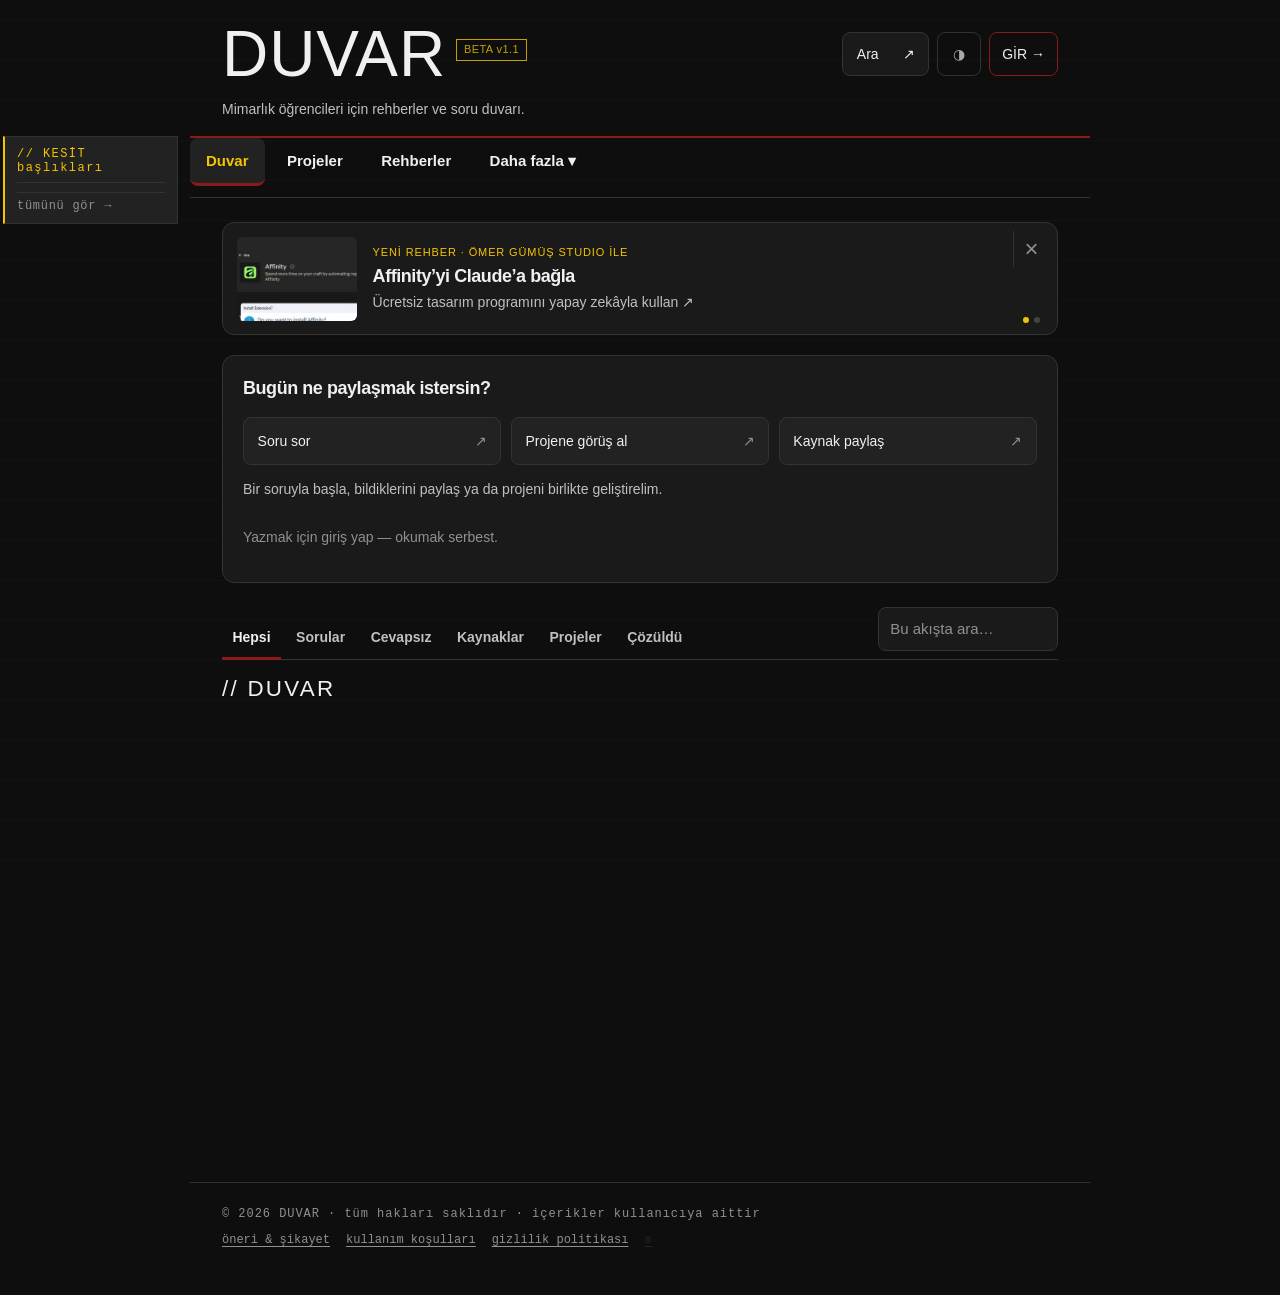
==== commit 94dfcd72: "Rotate home guide strip between guides every 10 seconds Pauses on hover/focus and when the tab is hi" ====
--- a/index.html
+++ b/index.html
@@ -49,7 +49,7 @@
 <noscript><link rel="stylesheet" href="https://fonts.googleapis.com/css2?family=Space+Mono:ital,wght@0,400;0,700;1,400&family=Bebas+Neue&family=Inter:wght@300;400;500&display=swap"></noscript>
 <script src="https://cdn.jsdelivr.net/npm/@supabase/supabase-js@2.117.2/dist/umd/supabase.js" integrity="sha384-Rj26LVGvoeRVR6+mwQmFfcR3QOBEwT+ZmuCWpuiqeTzJpCs0ER4ITAWGb4Hiy3Ok" crossorigin="anonymous"></script>
 <link rel="stylesheet" href="style.css?v=12">
-<link rel="stylesheet" href="site-refresh.css?v=1">
+<link rel="stylesheet" href="site-refresh.css?v=2">
 </head>
 <body>
 
@@ -262,11 +262,13 @@
   <!-- DUVAR -->
   <div id="section-duvar">
     <div class="project-heading"><div><p>STÜDYODAN DUVARA</p><h2>Birlikte geliştirelim.</h2><span>Projeni paylaş, farklı gözlerden görüş al.</span></div><button type="button" onclick="beginPost('proje')">Projeni paylaş ↗</button></div>
-    <div class="guide-strip" id="guideStrip">
-      <a href="/rehber/affinity-claude/"><img src="affinity-cover.jpg" alt="" width="144" height="96" loading="lazy"><span class="guide-copy"><span class="guide-strip-tag">YENİ REHBER · ÖMER GÜMÜŞ STUDIO İLE</span><strong>Affinity’yi Claude’a bağla</strong><span class="guide-summary">Ücretsiz tasarım programını yapay zekâyla kullan <span aria-hidden="true">↗</span></span></span></a>
+    <div class="guide-strip" id="guideStrip" aria-roledescription="döngü" aria-label="Rehberler">
+      <a href="/rehber/affinity-claude/" class="gs-slide"><img src="affinity-cover.jpg" alt="" width="144" height="96" loading="lazy"><span class="guide-copy"><span class="guide-strip-tag">YENİ REHBER · ÖMER GÜMÜŞ STUDIO İLE</span><strong>Affinity’yi Claude’a bağla</strong><span class="guide-summary">Ücretsiz tasarım programını yapay zekâyla kullan <span aria-hidden="true">↗</span></span></span></a>
+      <a href="/rehber/ekran-goruntusunden-render/" class="gs-slide" hidden><img src="guide-cover.jpg" alt="" width="144" height="96" loading="lazy"><span class="guide-copy"><span class="guide-strip-tag">İŞİN MUTFAĞI · REHBER</span><strong>Ekran görüntüsünden render’a</strong><span class="guide-summary">Süreci adım adım keşfet <span aria-hidden="true">↗</span></span></span></a>
+      <span class="gs-dots" aria-hidden="true"><i class="on"></i><i></i></span>
       <button type="button" id="guideStripClose" aria-label="Şeridi kapat">×</button>
     </div>
-    <script>(function(){var s=document.getElementById('guideStrip'),K='duvar_strip_affinity';try{if(localStorage.getItem(K)){s.hidden=true;return;}}catch(e){}document.getElementById('guideStripClose').addEventListener('click',function(){s.hidden=true;try{localStorage.setItem(K,'1');}catch(e){}});})();</script>
+    <script>(function(){var s=document.getElementById('guideStrip'),K='duvar_strip_v2';try{if(localStorage.getItem(K)){s.hidden=true;return;}}catch(e){}document.getElementById('guideStripClose').addEventListener('click',function(){s.hidden=true;try{localStorage.setItem(K,'1');}catch(e){}});var sl=s.querySelectorAll('.gs-slide'),d=s.querySelectorAll('.gs-dots i'),i=0,p=false;if(sl.length<2)return;s.addEventListener('mouseenter',function(){p=true});s.addEventListener('mouseleave',function(){p=false});s.addEventListener('focusin',function(){p=true});s.addEventListener('focusout',function(){p=false});setInterval(function(){if(p||document.hidden||s.hidden)return;sl[i].hidden=true;d[i].className='';i=(i+1)%sl.length;sl[i].hidden=false;d[i].className='on';},10000);})();</script>
     <div class="write-box locked" id="writeBox">
       <h2 class="composer-title">Bugün ne paylaşmak istersin?</h2>
       <div class="compose-choices" role="group" aria-label="Paylaşımını başlat"><button type="button" data-compose="soru" aria-pressed="false">Soru sor <span aria-hidden="true">↗</span></button><button type="button" data-compose="proje" aria-pressed="false">Projene görüş al <span aria-hidden="true">↗</span></button><button type="button" data-compose="kaynak" aria-pressed="false">Kaynak paylaş <span aria-hidden="true">↗</span></button></div>
--- a/site-refresh.css
+++ b/site-refresh.css
@@ -25,7 +25,13 @@
 .pill,.ekle-btn,.char-count,.draft-saved{font:400 14px/1.4 var(--ff-body)}
 #addPostBtn{font:600 15px/1.4 var(--ff-body);letter-spacing:0;border-radius:8px;min-height:44px;background:var(--red);color:#fff}
 .guide-strip{border:1px solid var(--border);border-radius:12px;background:var(--surface);padding:0;position:relative;margin-bottom:1.25rem}
-.guide-strip[hidden]{display:none}
+.guide-strip[hidden],.guide-strip>a[hidden]{display:none}
+.guide-strip>a{animation:gsIn .45s ease}
+@keyframes gsIn{from{opacity:0;transform:translateY(4px)}to{opacity:1;transform:none}}
+@media (prefers-reduced-motion:reduce){.guide-strip>a{animation:none}}
+.gs-dots{position:absolute;right:1.05rem;bottom:.7rem;display:flex;gap:5px}
+.gs-dots i{width:6px;height:6px;border-radius:50%;background:var(--border2)}
+.gs-dots i.on{background:var(--yellow)}
 .guide-strip>a{display:flex;align-items:center;gap:1rem;padding:.85rem 3rem .85rem .85rem;color:var(--text);text-decoration:none}
 .guide-strip img{width:120px;height:84px;object-fit:cover;border-radius:6px;flex-shrink:0}
 .guide-copy{display:grid;gap:.25rem}
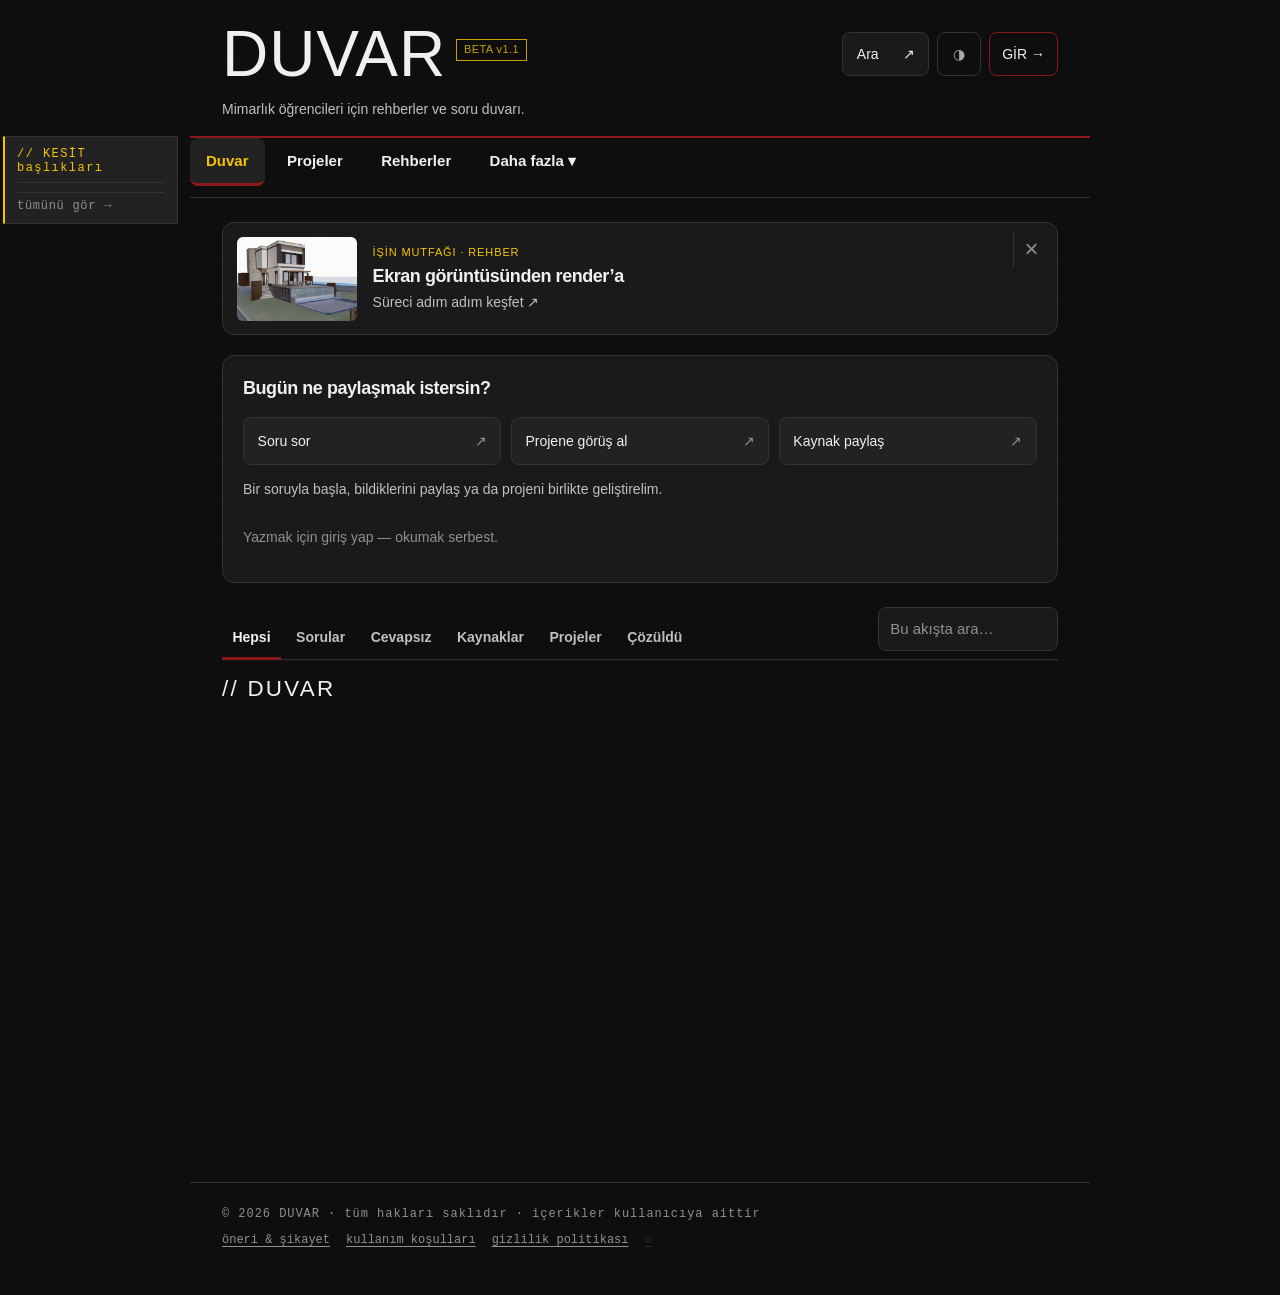
==== commit 8d5a113b: "Add faculty-recommended films, series, novels and architects Extend the model-making and resources g" ====
--- a/index.html
+++ b/index.html
@@ -49,7 +49,7 @@
 <noscript><link rel="stylesheet" href="https://fonts.googleapis.com/css2?family=Space+Mono:ital,wght@0,400;0,700;1,400&family=Bebas+Neue&family=Inter:wght@300;400;500&display=swap"></noscript>
 <script src="https://cdn.jsdelivr.net/npm/@supabase/supabase-js@2.117.2/dist/umd/supabase.js" integrity="sha384-Rj26LVGvoeRVR6+mwQmFfcR3QOBEwT+ZmuCWpuiqeTzJpCs0ER4ITAWGb4Hiy3Ok" crossorigin="anonymous"></script>
 <link rel="stylesheet" href="style.css?v=12">
-<link rel="stylesheet" href="site-refresh.css?v=2">
+<link rel="stylesheet" href="site-refresh.css?v=1">
 </head>
 <body>
 
@@ -262,13 +262,11 @@
   <!-- DUVAR -->
   <div id="section-duvar">
     <div class="project-heading"><div><p>STÜDYODAN DUVARA</p><h2>Birlikte geliştirelim.</h2><span>Projeni paylaş, farklı gözlerden görüş al.</span></div><button type="button" onclick="beginPost('proje')">Projeni paylaş ↗</button></div>
-    <div class="guide-strip" id="guideStrip" aria-roledescription="döngü" aria-label="Rehberler">
-      <a href="/rehber/affinity-claude/" class="gs-slide"><img src="affinity-cover.jpg" alt="" width="144" height="96" loading="lazy"><span class="guide-copy"><span class="guide-strip-tag">YENİ REHBER · ÖMER GÜMÜŞ STUDIO İLE</span><strong>Affinity’yi Claude’a bağla</strong><span class="guide-summary">Ücretsiz tasarım programını yapay zekâyla kullan <span aria-hidden="true">↗</span></span></span></a>
-      <a href="/rehber/ekran-goruntusunden-render/" class="gs-slide" hidden><img src="guide-cover.jpg" alt="" width="144" height="96" loading="lazy"><span class="guide-copy"><span class="guide-strip-tag">İŞİN MUTFAĞI · REHBER</span><strong>Ekran görüntüsünden render’a</strong><span class="guide-summary">Süreci adım adım keşfet <span aria-hidden="true">↗</span></span></span></a>
-      <span class="gs-dots" aria-hidden="true"><i class="on"></i><i></i></span>
+    <div class="guide-strip" id="guideStrip">
+      <a href="/rehber/ekran-goruntusunden-render/"><img src="guide-cover.jpg" alt="" width="144" height="96" loading="lazy"><span class="guide-copy"><span class="guide-strip-tag">İŞİN MUTFAĞI · REHBER</span><strong>Ekran görüntüsünden render’a</strong><span class="guide-summary">Süreci adım adım keşfet <span aria-hidden="true">↗</span></span></span></a>
       <button type="button" id="guideStripClose" aria-label="Şeridi kapat">×</button>
     </div>
-    <script>(function(){var s=document.getElementById('guideStrip'),K='duvar_strip_v2';try{if(localStorage.getItem(K)){s.hidden=true;return;}}catch(e){}document.getElementById('guideStripClose').addEventListener('click',function(){s.hidden=true;try{localStorage.setItem(K,'1');}catch(e){}});var sl=s.querySelectorAll('.gs-slide'),d=s.querySelectorAll('.gs-dots i'),i=0,p=false;if(sl.length<2)return;s.addEventListener('mouseenter',function(){p=true});s.addEventListener('mouseleave',function(){p=false});s.addEventListener('focusin',function(){p=true});s.addEventListener('focusout',function(){p=false});setInterval(function(){if(p||document.hidden||s.hidden)return;sl[i].hidden=true;d[i].className='';i=(i+1)%sl.length;sl[i].hidden=false;d[i].className='on';},10000);})();</script>
+    <script>(function(){var s=document.getElementById('guideStrip'),K='duvar_strip_render';try{if(localStorage.getItem(K)){s.hidden=true;return;}}catch(e){}document.getElementById('guideStripClose').addEventListener('click',function(){s.hidden=true;try{localStorage.setItem(K,'1');}catch(e){}});})();</script>
     <div class="write-box locked" id="writeBox">
       <h2 class="composer-title">Bugün ne paylaşmak istersin?</h2>
       <div class="compose-choices" role="group" aria-label="Paylaşımını başlat"><button type="button" data-compose="soru" aria-pressed="false">Soru sor <span aria-hidden="true">↗</span></button><button type="button" data-compose="proje" aria-pressed="false">Projene görüş al <span aria-hidden="true">↗</span></button><button type="button" data-compose="kaynak" aria-pressed="false">Kaynak paylaş <span aria-hidden="true">↗</span></button></div>
@@ -353,14 +351,8 @@
       <div class="guide-sub">Hoca tavsiyesi değil. <span>Aynı yoldan geçmiş öğrencilerden.</span> Tıkla, aç, oku.</div>
     </div>
     <div class="guide-grid">
-      <a class="guide-card" href="/rehber/affinity-claude/" style="display:block;text-decoration:none;border-color:var(--yellow)">
-        <span class="guide-card-num">// YENİ · Ömer Gümüş Studio ile</span>
-        <div class="guide-card-title">AFFİNİTY'Yİ CLAUDE'A BAĞLA</div>
-        <div class="guide-card-desc">Photoshop, Illustrator ve InDesign'ın yerine geçen ücretsiz programı kur, Claude'a bağla, paftanı yaptır. Rehberi aç →</div>
-        <span class="guide-card-tag">yapay zekâ</span>
-      </a>
       <a class="guide-card" href="/rehber/ekran-goruntusunden-render/" style="display:block;text-decoration:none;border-color:var(--red)">
-        <span class="guide-card-num">// adım adım</span>
+        <span class="guide-card-num">// YENİ · adım adım</span>
         <div class="guide-card-title">EKRAN GÖRÜNTÜSÜNDEN RENDER</div>
         <div class="guide-card-desc">ArchiCAD modelini kütlesini bozmadan yapay zekâyla render’a çevir. Rehberi aç →</div>
         <span class="guide-card-tag">yapay zekâ</span>
@@ -404,9 +396,13 @@
       <div class="guide-card">
         <span class="guide-card-num">// 004</span>
         <div class="guide-card-title">MAKET YAPIMI</div>
-        <div class="guide-card-desc">İlk maket hep berbat olur. Bu normal.</div>
+        <div class="guide-card-desc">Maket sunum aracı değil, düşünme aracıdır.</div>
         <span class="guide-card-tag">teknik</span>
         <div class="guide-card-expand"><ul>
+          <li><strong>Maket, fikrin malzemeyle karşılaştığı andır.</strong> Seçtiğin malzeme, problemi nasıl düşündüğünü belirler.</li>
+          <li><strong>Kırtasiyenin dışına çık.</strong> Hırdavatçı ve yapı marketlerini gez. Tel, metal parça, ahşap çıta, köpük, plastik atık da maket malzemesidir.</li>
+          <li><strong>Malzemeyle bir tektonik dil kur:</strong> <strong>Yüzey</strong> (mukavva) katlanır, kesilir, eksiltilir, kesişir, katmanlaşır. <strong>Doluluk</strong> (strafor) oyulur, hacimce eksiltilir, birim oluşturup istiflenir. <strong>Elastik</strong> malzeme (çorap gibi) çekilir, gerilir, sabitlenir; tek başına yapı kuramaz. <strong>Çubuk</strong> (tel, ahşap çubuk) çizgiseldir, birleşim detayı ister; çekme, basınç ve burkulmayla çalışır.</li>
+          <li><strong>Birleşimler rastgele olamaz.</strong> Yüzey yüzeyin üstüne yapıştırılmaz, köşe köşeye birleşim sorunludur, çubuk yüzeye yapıştırılmaz.</li>
           <li><strong>Keskin bıçak</strong> her şeyi çözer.</li>
           <li>Yapıştırmadan önce <strong>kuru monte et,</strong> gör, sonra yapıştır.</li>
           <li>Fotoğrafını <strong>gün ışığında</strong> çek.</li>
@@ -422,6 +418,14 @@
           <li><strong>Failed Architecture:</strong> Başarısız projelerden öğrenmek değerli.</li>
           <li><strong>Francis Ching — Form, Space & Order:</strong> Mutlaka oku.</li>
           <li>Pinterest — form, malzeme, ışık için ayrı board'lar oluştur.</li>
+          <li><strong>Divisare:</strong> Bir çeşit mimarlık atlası.</li>
+          <li><strong>archINFORM:</strong> Yapı ve mimar veri tabanı.</li>
+          <li><strong>Architizer:</strong> Güncel projeler. Çizim, kolaj ve sunum teknikleri için iyi yazılar var.</li>
+          <li><strong>Dezeen:</strong> Takip edilecek mimarlık dergilerinden.</li>
+          <li><strong>Archicage:</strong> Kolaj ve görselleştirme teknikleri.</li>
+          <li><strong>Terraviva Competitions:</strong> Yarışma kültürü ve pafta örnekleri.</li>
+          <li><strong>The Student Architect:</strong> Öğrenciler için benzer bir girişim.</li>
+          <li><strong>Okulların siteleri:</strong> AA School, Cooper Union, TU Delft, MIT ve UCL Bartlett yıl sonu öğrenci projelerini paylaşıyor. Dünyadaki mimarlık eğitimini buradan izle.</li>
         </ul></div>
       </div>
       <div class="guide-card">
@@ -482,6 +486,49 @@
           <li><strong>Lost in Translation</strong> (2003) — Tokyo'yu bir mekân olarak okuyan film. Yer duygusu nedir?</li>
           <li><strong>Her</strong> (2013) — Geleceğin kamusal alanı ve yalnızlık. Kentsel form ve yaşam üzerine.</li>
           <li><strong>Abstract: The Art of Design</strong> (Netflix, 2017) — Ilse Crawford bölümü başlangıç için ideal.</li>
+          <li><strong>Columbus</strong> (2017) — Kogonada. Indiana'daki modernist yapıların arasında geçen sakin bir film. Mimarinin insanı nasıl etkilediği üzerine.</li>
+          <li><strong>Parazit</strong> (2019) — Bong Joon-ho. Evin katları sınıf farkını anlatıyor. Bir kesit gibi okunuyor.</li>
+          <li><strong>Medianeras / Sidewalls</strong> (2011) — Gustavo Taretto. Buenos Aires apartmanlarında yalnızlık. Sağır cepheler ve açılan pencere.</li>
+          <li><strong>Synecdoche, New York</strong> (2008) — Charlie Kaufman. Bir yönetmen bir deponun içinde şehrin kopyasını kuruyor. Temsil ve gerçeklik.</li>
+          <li><strong>Blade Runner 2049</strong> (2017) — Denis Villeneuve. 1982 filminin devamı. Ölçek, boşluk ve ışıkla kurulan mekân.</li>
+          <li><strong>Manhattan</strong> (1979) — Woody Allen. New York'a siyah-beyaz bir aşk mektubu.</li>
+          <li><strong>The Cell</strong> (2000) — Tarsem Singh. Bir zihnin içinde kurulan gerçeküstü mekânlar.</li>
+          <li><strong>Mon Oncle</strong> (1958) — Jacques Tati. Modernist villa ile eski mahallenin karşılaştırması. Playtime'dan önce izle.</li>
+          <li><strong>Man with a Movie Camera</strong> (1929) — Dziga Vertov. Diyalogsuz, bir günün kent ritmi.</li>
+          <li><strong>Stalker</strong> (1979) — Andrei Tarkovsky. Terk edilmiş "Bölge". Harabe, su ve atmosfer.</li>
+          <li><strong>Last Year at Marienbad</strong> (1961) — Alain Resnais. Barok bir otelin koridorları ve bahçesi. Mekân ve bellek.</li>
+          <li><strong>Ex Machina</strong> (2014) — Alex Garland. Doğanın içine gömülü bir yapıda geçiyor. Cam, beton ve kapalılık.</li>
+          <li><strong>Children of Men</strong> (2006) — Alfonso Cuarón. Çöken bir Londra. Uzun planlarla kent.</li>
+          <li><strong>Inception</strong> (2010) — Christopher Nolan. Rüyada şehir kuran bir "mimar". Katlanan şehir sahnesi.</li>
+        </ul></div>
+      </div>
+      <div class="guide-card">
+        <span class="guide-card-num">// 010</span>
+        <div class="guide-card-title">DİZİLER</div>
+        <div class="guide-card-desc">Bütün bir dizi ya da birkaç bölüm. Mekânın hikâyeyi taşıdığı yapımlar.</div>
+        <span class="guide-card-tag">ilham</span>
+        <div class="guide-card-expand"><ul>
+          <li><strong>Severance</strong> (Apple TV+) — Bitmeyen koridorlar ve steril ofis. Mekân insanı nasıl şekillendirir?</li>
+          <li><strong>Altered Carbon</strong> (Netflix) — Dikey kent ve sınıf farkı.</li>
+          <li><strong>Westworld</strong> (HBO) — Tasarlanmış bir dünya ve onu tasarlayanlar.</li>
+          <li><strong>Dark</strong> (Netflix) — Mağara, orman ve küçük bir kasaba. Zamanın içinde aynı mekân.</li>
+          <li><strong>Black Mirror</strong> (Netflix) — "San Junipero" ve "Hated in the Nation" bölümleri.</li>
+          <li><strong>Years and Years</strong> (BBC) — Yakın gelecekte bir ailenin evi ve kenti.</li>
+          <li><strong>The Peripheral</strong> (Amazon) — İki farklı geleceğin Londrası ve kırsalı.</li>
+        </ul></div>
+      </div>
+      <div class="guide-card">
+        <span class="guide-card-num">// 011</span>
+        <div class="guide-card-title">KENTİ OKUYAN ROMANLAR</div>
+        <div class="guide-card-desc">Okunması şart bir liste değil. Mimarlıkla bağ kurabileceğin birkaç roman. Senin listen kendi merakınla oluşur.</div>
+        <span class="guide-card-tag">okuma</span>
+        <div class="guide-card-expand"><ul>
+          <li><strong>Açık Şehir</strong> — Teju Cole. New York'ta yürüyen bir anlatıcı, kentin katmanları.</li>
+          <li><strong>Gökdelen</strong> — J. G. Ballard. Bir apartmanın içinde çöken toplum.</li>
+          <li><strong>Şehir ve Şehir</strong> — China Miéville. Aynı yerde üst üste duran iki şehir.</li>
+          <li><strong>Biz</strong> — Yevgeni Zamyatin. Cam evlerde yaşanan bir distopya.</li>
+          <li><strong>Satürn'ün Halkaları</strong> — W. G. Sebald. Yürüyüş, harabe ve bellek.</li>
+          <li><strong>Kağıt Ev</strong> — Carlos María Domínguez. Kitaplardan yapılan bir ev.</li>
         </ul></div>
       </div>
     </div>
@@ -1033,7 +1080,7 @@
 </div>
 
 <script src="utils.js?v=4"></script>
-<script src="main.js?v=18"></script>
+<script src="main.js?v=19"></script>
 <script src="features.js?v=1"></script>
 </body>
 </html>
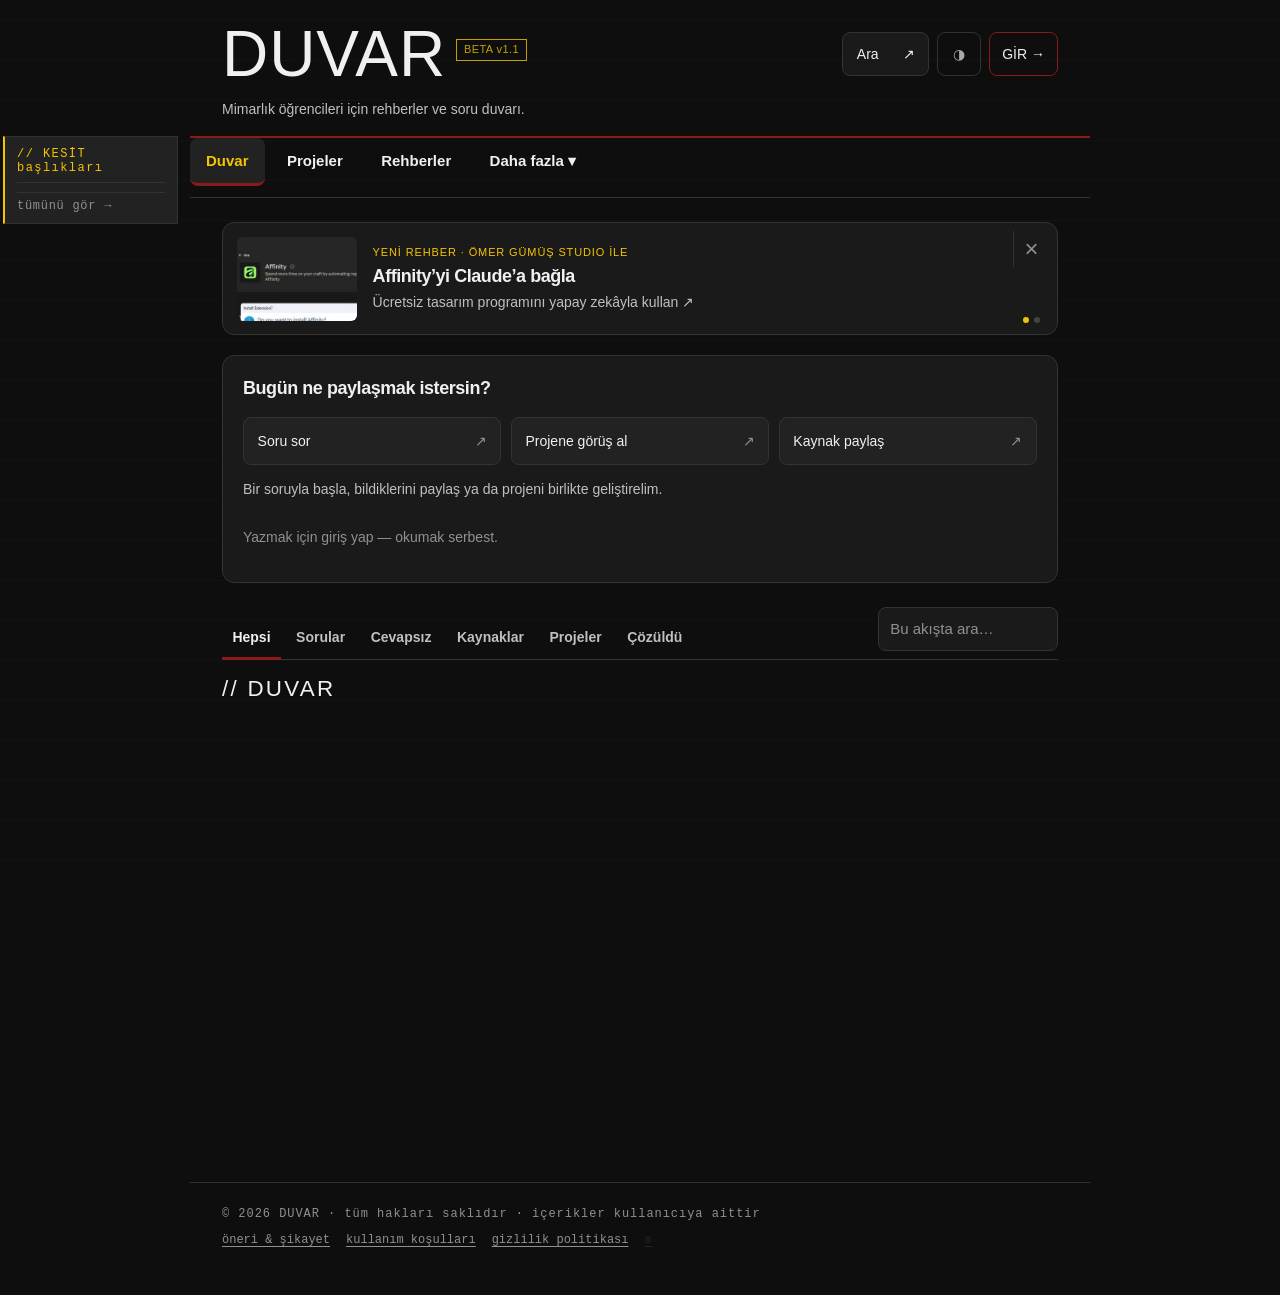
==== commit f1b916e4: "Merge pull request #22 from omerlutfi48-arch/hoca-onerileri Hoca önerileri: filmler, diziler, romanl" ====
--- a/index.html
+++ b/index.html
@@ -49,7 +49,7 @@
 <noscript><link rel="stylesheet" href="https://fonts.googleapis.com/css2?family=Space+Mono:ital,wght@0,400;0,700;1,400&family=Bebas+Neue&family=Inter:wght@300;400;500&display=swap"></noscript>
 <script src="https://cdn.jsdelivr.net/npm/@supabase/supabase-js@2.117.2/dist/umd/supabase.js" integrity="sha384-Rj26LVGvoeRVR6+mwQmFfcR3QOBEwT+ZmuCWpuiqeTzJpCs0ER4ITAWGb4Hiy3Ok" crossorigin="anonymous"></script>
 <link rel="stylesheet" href="style.css?v=12">
-<link rel="stylesheet" href="site-refresh.css?v=1">
+<link rel="stylesheet" href="site-refresh.css?v=2">
 </head>
 <body>
 
@@ -262,11 +262,13 @@
   <!-- DUVAR -->
   <div id="section-duvar">
     <div class="project-heading"><div><p>STÜDYODAN DUVARA</p><h2>Birlikte geliştirelim.</h2><span>Projeni paylaş, farklı gözlerden görüş al.</span></div><button type="button" onclick="beginPost('proje')">Projeni paylaş ↗</button></div>
-    <div class="guide-strip" id="guideStrip">
-      <a href="/rehber/ekran-goruntusunden-render/"><img src="guide-cover.jpg" alt="" width="144" height="96" loading="lazy"><span class="guide-copy"><span class="guide-strip-tag">İŞİN MUTFAĞI · REHBER</span><strong>Ekran görüntüsünden render’a</strong><span class="guide-summary">Süreci adım adım keşfet <span aria-hidden="true">↗</span></span></span></a>
+    <div class="guide-strip" id="guideStrip" aria-roledescription="döngü" aria-label="Rehberler">
+      <a href="/rehber/affinity-claude/" class="gs-slide"><img src="affinity-cover.jpg" alt="" width="144" height="96" loading="lazy"><span class="guide-copy"><span class="guide-strip-tag">YENİ REHBER · ÖMER GÜMÜŞ STUDIO İLE</span><strong>Affinity’yi Claude’a bağla</strong><span class="guide-summary">Ücretsiz tasarım programını yapay zekâyla kullan <span aria-hidden="true">↗</span></span></span></a>
+      <a href="/rehber/ekran-goruntusunden-render/" class="gs-slide" hidden><img src="guide-cover.jpg" alt="" width="144" height="96" loading="lazy"><span class="guide-copy"><span class="guide-strip-tag">İŞİN MUTFAĞI · REHBER</span><strong>Ekran görüntüsünden render’a</strong><span class="guide-summary">Süreci adım adım keşfet <span aria-hidden="true">↗</span></span></span></a>
+      <span class="gs-dots" aria-hidden="true"><i class="on"></i><i></i></span>
       <button type="button" id="guideStripClose" aria-label="Şeridi kapat">×</button>
     </div>
-    <script>(function(){var s=document.getElementById('guideStrip'),K='duvar_strip_render';try{if(localStorage.getItem(K)){s.hidden=true;return;}}catch(e){}document.getElementById('guideStripClose').addEventListener('click',function(){s.hidden=true;try{localStorage.setItem(K,'1');}catch(e){}});})();</script>
+    <script>(function(){var s=document.getElementById('guideStrip'),K='duvar_strip_v2';try{if(localStorage.getItem(K)){s.hidden=true;return;}}catch(e){}document.getElementById('guideStripClose').addEventListener('click',function(){s.hidden=true;try{localStorage.setItem(K,'1');}catch(e){}});var sl=s.querySelectorAll('.gs-slide'),d=s.querySelectorAll('.gs-dots i'),i=0,p=false;if(sl.length<2)return;s.addEventListener('mouseenter',function(){p=true});s.addEventListener('mouseleave',function(){p=false});s.addEventListener('focusin',function(){p=true});s.addEventListener('focusout',function(){p=false});setInterval(function(){if(p||document.hidden||s.hidden)return;sl[i].hidden=true;d[i].className='';i=(i+1)%sl.length;sl[i].hidden=false;d[i].className='on';},10000);})();</script>
     <div class="write-box locked" id="writeBox">
       <h2 class="composer-title">Bugün ne paylaşmak istersin?</h2>
       <div class="compose-choices" role="group" aria-label="Paylaşımını başlat"><button type="button" data-compose="soru" aria-pressed="false">Soru sor <span aria-hidden="true">↗</span></button><button type="button" data-compose="proje" aria-pressed="false">Projene görüş al <span aria-hidden="true">↗</span></button><button type="button" data-compose="kaynak" aria-pressed="false">Kaynak paylaş <span aria-hidden="true">↗</span></button></div>
@@ -351,8 +353,14 @@
       <div class="guide-sub">Hoca tavsiyesi değil. <span>Aynı yoldan geçmiş öğrencilerden.</span> Tıkla, aç, oku.</div>
     </div>
     <div class="guide-grid">
+      <a class="guide-card" href="/rehber/affinity-claude/" style="display:block;text-decoration:none;border-color:var(--yellow)">
+        <span class="guide-card-num">// YENİ · Ömer Gümüş Studio ile</span>
+        <div class="guide-card-title">AFFİNİTY'Yİ CLAUDE'A BAĞLA</div>
+        <div class="guide-card-desc">Photoshop, Illustrator ve InDesign'ın yerine geçen ücretsiz programı kur, Claude'a bağla, paftanı yaptır. Rehberi aç →</div>
+        <span class="guide-card-tag">yapay zekâ</span>
+      </a>
       <a class="guide-card" href="/rehber/ekran-goruntusunden-render/" style="display:block;text-decoration:none;border-color:var(--red)">
-        <span class="guide-card-num">// YENİ · adım adım</span>
+        <span class="guide-card-num">// adım adım</span>
         <div class="guide-card-title">EKRAN GÖRÜNTÜSÜNDEN RENDER</div>
         <div class="guide-card-desc">ArchiCAD modelini kütlesini bozmadan yapay zekâyla render’a çevir. Rehberi aç →</div>
         <span class="guide-card-tag">yapay zekâ</span>
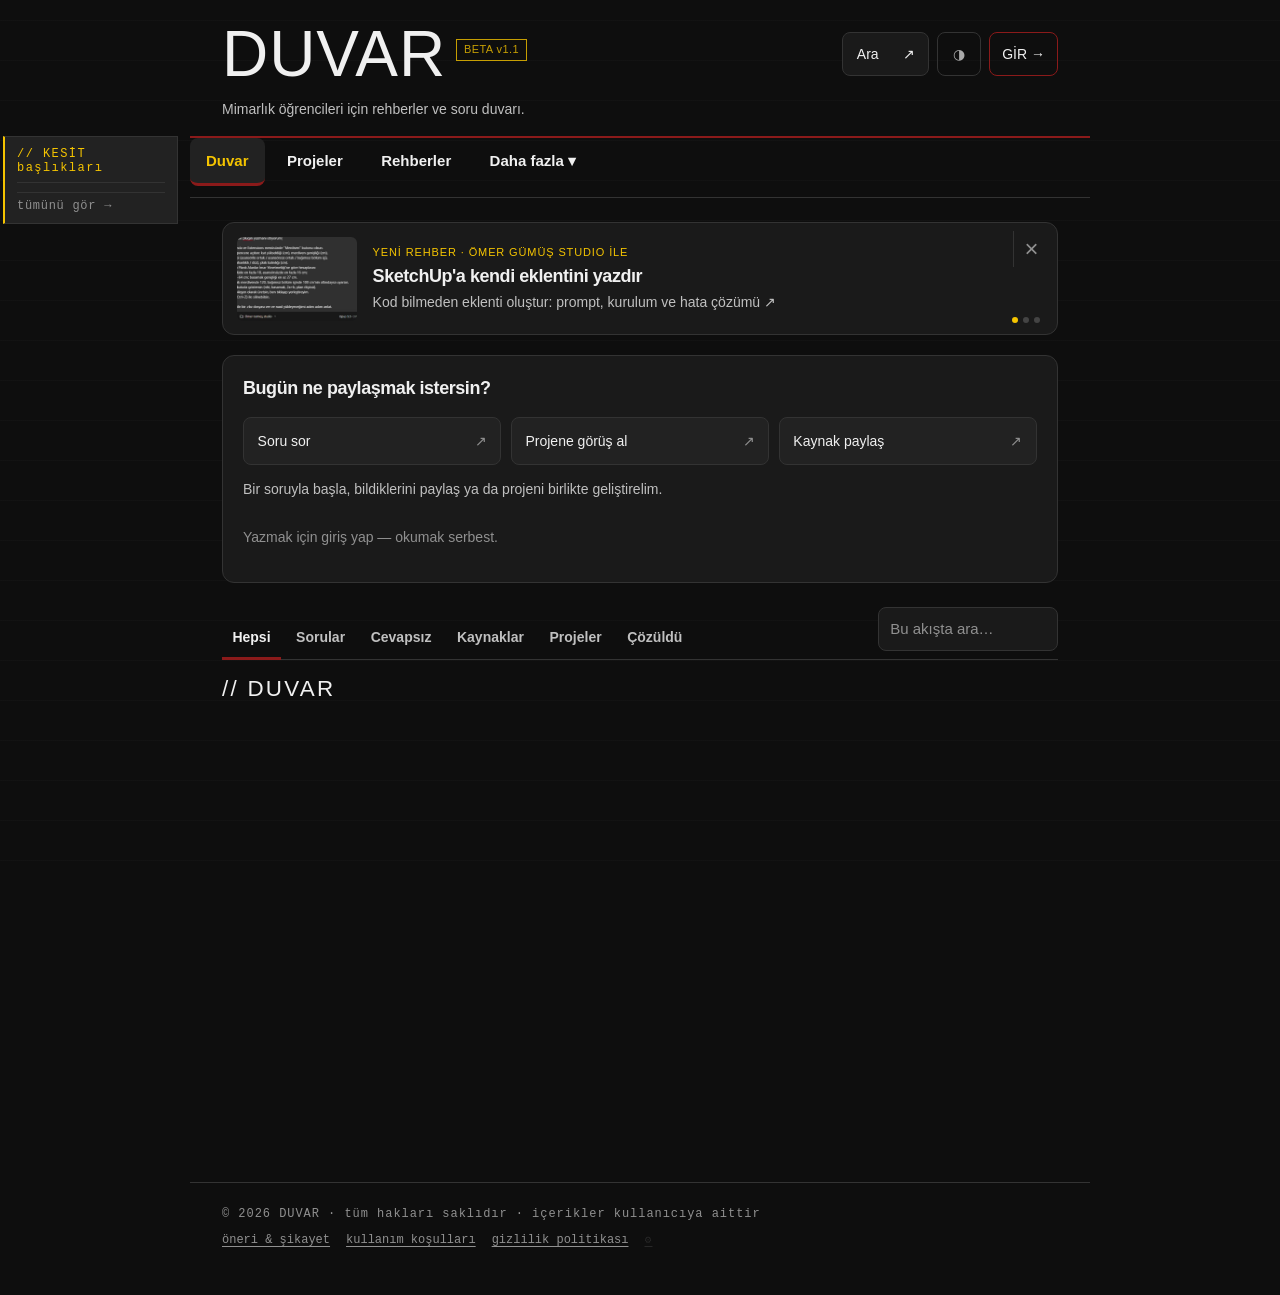
==== commit 89433fa9: "Add SketchUp plugin guide and homepage links" ====
--- a/index.html
+++ b/index.html
@@ -263,9 +263,10 @@
   <div id="section-duvar">
     <div class="project-heading"><div><p>STÜDYODAN DUVARA</p><h2>Birlikte geliştirelim.</h2><span>Projeni paylaş, farklı gözlerden görüş al.</span></div><button type="button" onclick="beginPost('proje')">Projeni paylaş ↗</button></div>
     <div class="guide-strip" id="guideStrip" aria-roledescription="döngü" aria-label="Rehberler">
-      <a href="/rehber/affinity-claude/" class="gs-slide"><img src="affinity-cover.jpg" alt="" width="144" height="96" loading="lazy"><span class="guide-copy"><span class="guide-strip-tag">YENİ REHBER · ÖMER GÜMÜŞ STUDIO İLE</span><strong>Affinity’yi Claude’a bağla</strong><span class="guide-summary">Ücretsiz tasarım programını yapay zekâyla kullan <span aria-hidden="true">↗</span></span></span></a>
+      <a href="/rehber/sketchup-eklenti/" class="gs-slide"><img src="sketchup-cover.jpg" alt="" width="144" height="96" loading="lazy"><span class="guide-copy"><span class="guide-strip-tag">YENİ REHBER · ÖMER GÜMÜŞ STUDIO İLE</span><strong>SketchUp'a kendi eklentini yazdır</strong><span class="guide-summary">Kod bilmeden eklenti oluştur: prompt, kurulum ve hata çözümü <span aria-hidden="true">↗</span></span></span></a>
+      <a href="/rehber/affinity-claude/" class="gs-slide" hidden><img src="affinity-cover.jpg" alt="" width="144" height="96" loading="lazy"><span class="guide-copy"><span class="guide-strip-tag">YENİ REHBER · ÖMER GÜMÜŞ STUDIO İLE</span><strong>Affinity’yi Claude’a bağla</strong><span class="guide-summary">Ücretsiz tasarım programını yapay zekâyla kullan <span aria-hidden="true">↗</span></span></span></a>
       <a href="/rehber/ekran-goruntusunden-render/" class="gs-slide" hidden><img src="guide-cover.jpg" alt="" width="144" height="96" loading="lazy"><span class="guide-copy"><span class="guide-strip-tag">İŞİN MUTFAĞI · REHBER</span><strong>Ekran görüntüsünden render’a</strong><span class="guide-summary">Süreci adım adım keşfet <span aria-hidden="true">↗</span></span></span></a>
-      <span class="gs-dots" aria-hidden="true"><i class="on"></i><i></i></span>
+      <span class="gs-dots" aria-hidden="true"><i class="on"></i><i></i><i></i></span>
       <button type="button" id="guideStripClose" aria-label="Şeridi kapat">×</button>
     </div>
     <script>(function(){var s=document.getElementById('guideStrip'),K='duvar_strip_v2';try{if(localStorage.getItem(K)){s.hidden=true;return;}}catch(e){}document.getElementById('guideStripClose').addEventListener('click',function(){s.hidden=true;try{localStorage.setItem(K,'1');}catch(e){}});var sl=s.querySelectorAll('.gs-slide'),d=s.querySelectorAll('.gs-dots i'),i=0,p=false;if(sl.length<2)return;s.addEventListener('mouseenter',function(){p=true});s.addEventListener('mouseleave',function(){p=false});s.addEventListener('focusin',function(){p=true});s.addEventListener('focusout',function(){p=false});setInterval(function(){if(p||document.hidden||s.hidden)return;sl[i].hidden=true;d[i].className='';i=(i+1)%sl.length;sl[i].hidden=false;d[i].className='on';},10000);})();</script>
@@ -353,6 +354,12 @@
       <div class="guide-sub">Hoca tavsiyesi değil. <span>Aynı yoldan geçmiş öğrencilerden.</span> Tıkla, aç, oku.</div>
     </div>
     <div class="guide-grid">
+      <a class="guide-card" href="/rehber/sketchup-eklenti/" style="display:block;text-decoration:none;border-color:var(--yellow)">
+        <span class="guide-card-num">// YENİ · Ömer Gümüş Studio ile</span>
+        <div class="guide-card-title">SKETCHUP'A KENDİ EKLENTİNİ YAZDIR</div>
+        <div class="guide-card-desc">Ruby bilmeden SketchUp eklentisi oluştur. Prompt, kurulum ve hata çözümünü gerçek ekran görüntüleriyle adım adım öğren. Rehberi aç →</div>
+        <span class="guide-card-tag">yapay zekâ</span>
+      </a>
       <a class="guide-card" href="/rehber/affinity-claude/" style="display:block;text-decoration:none;border-color:var(--yellow)">
         <span class="guide-card-num">// YENİ · Ömer Gümüş Studio ile</span>
         <div class="guide-card-title">AFFİNİTY'Yİ CLAUDE'A BAĞLA</div>
